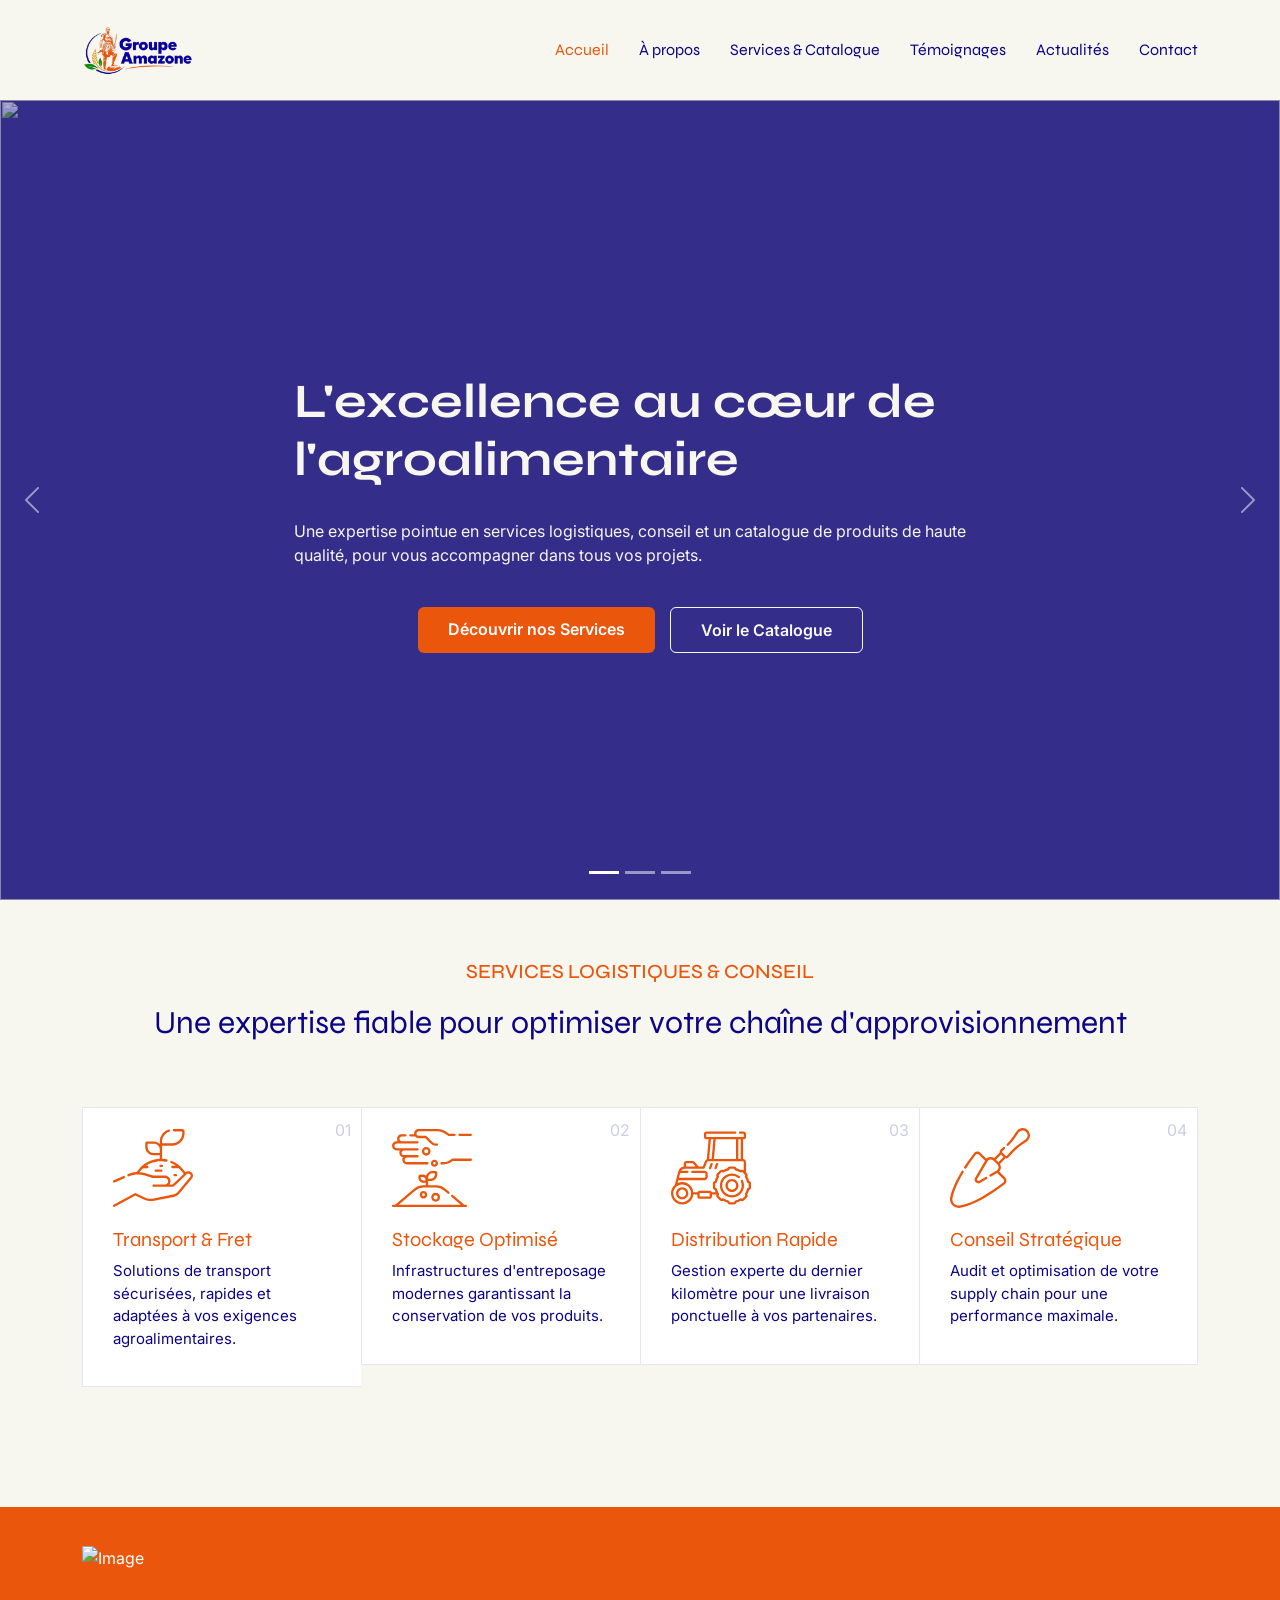
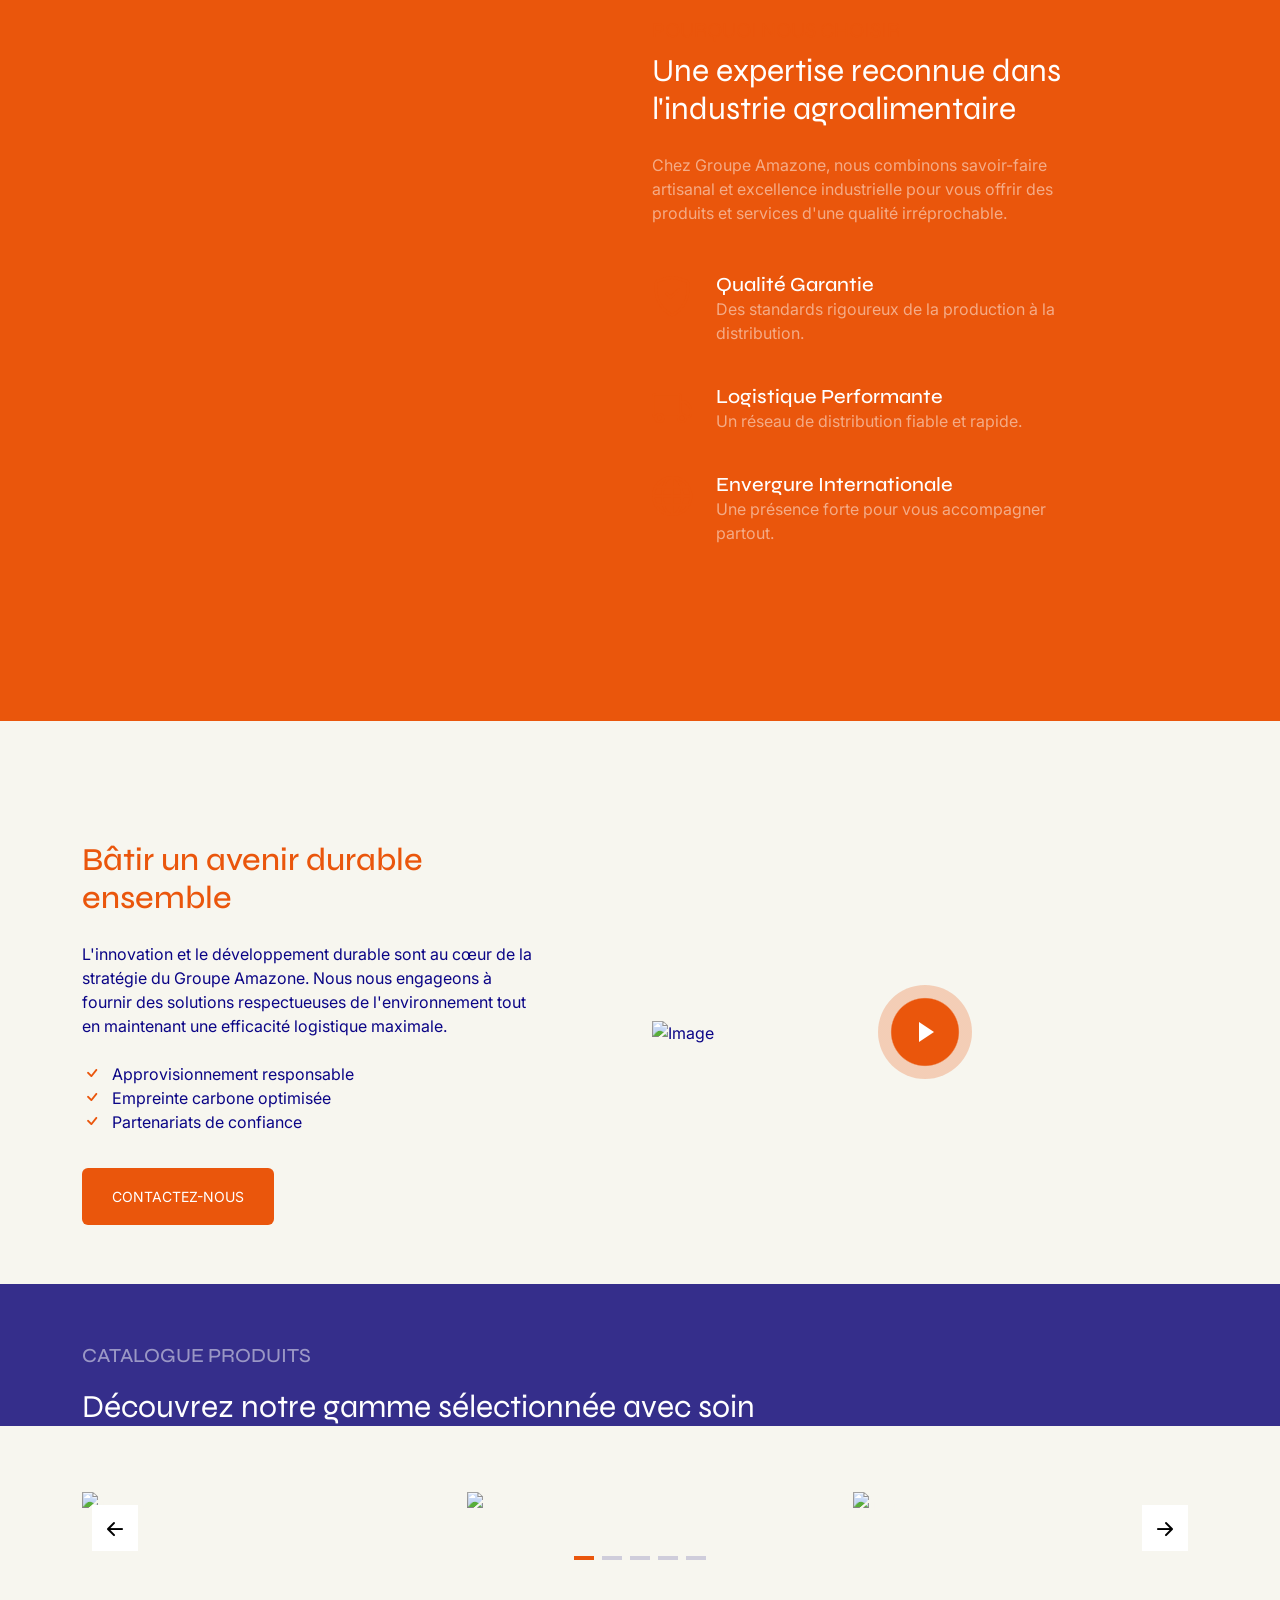
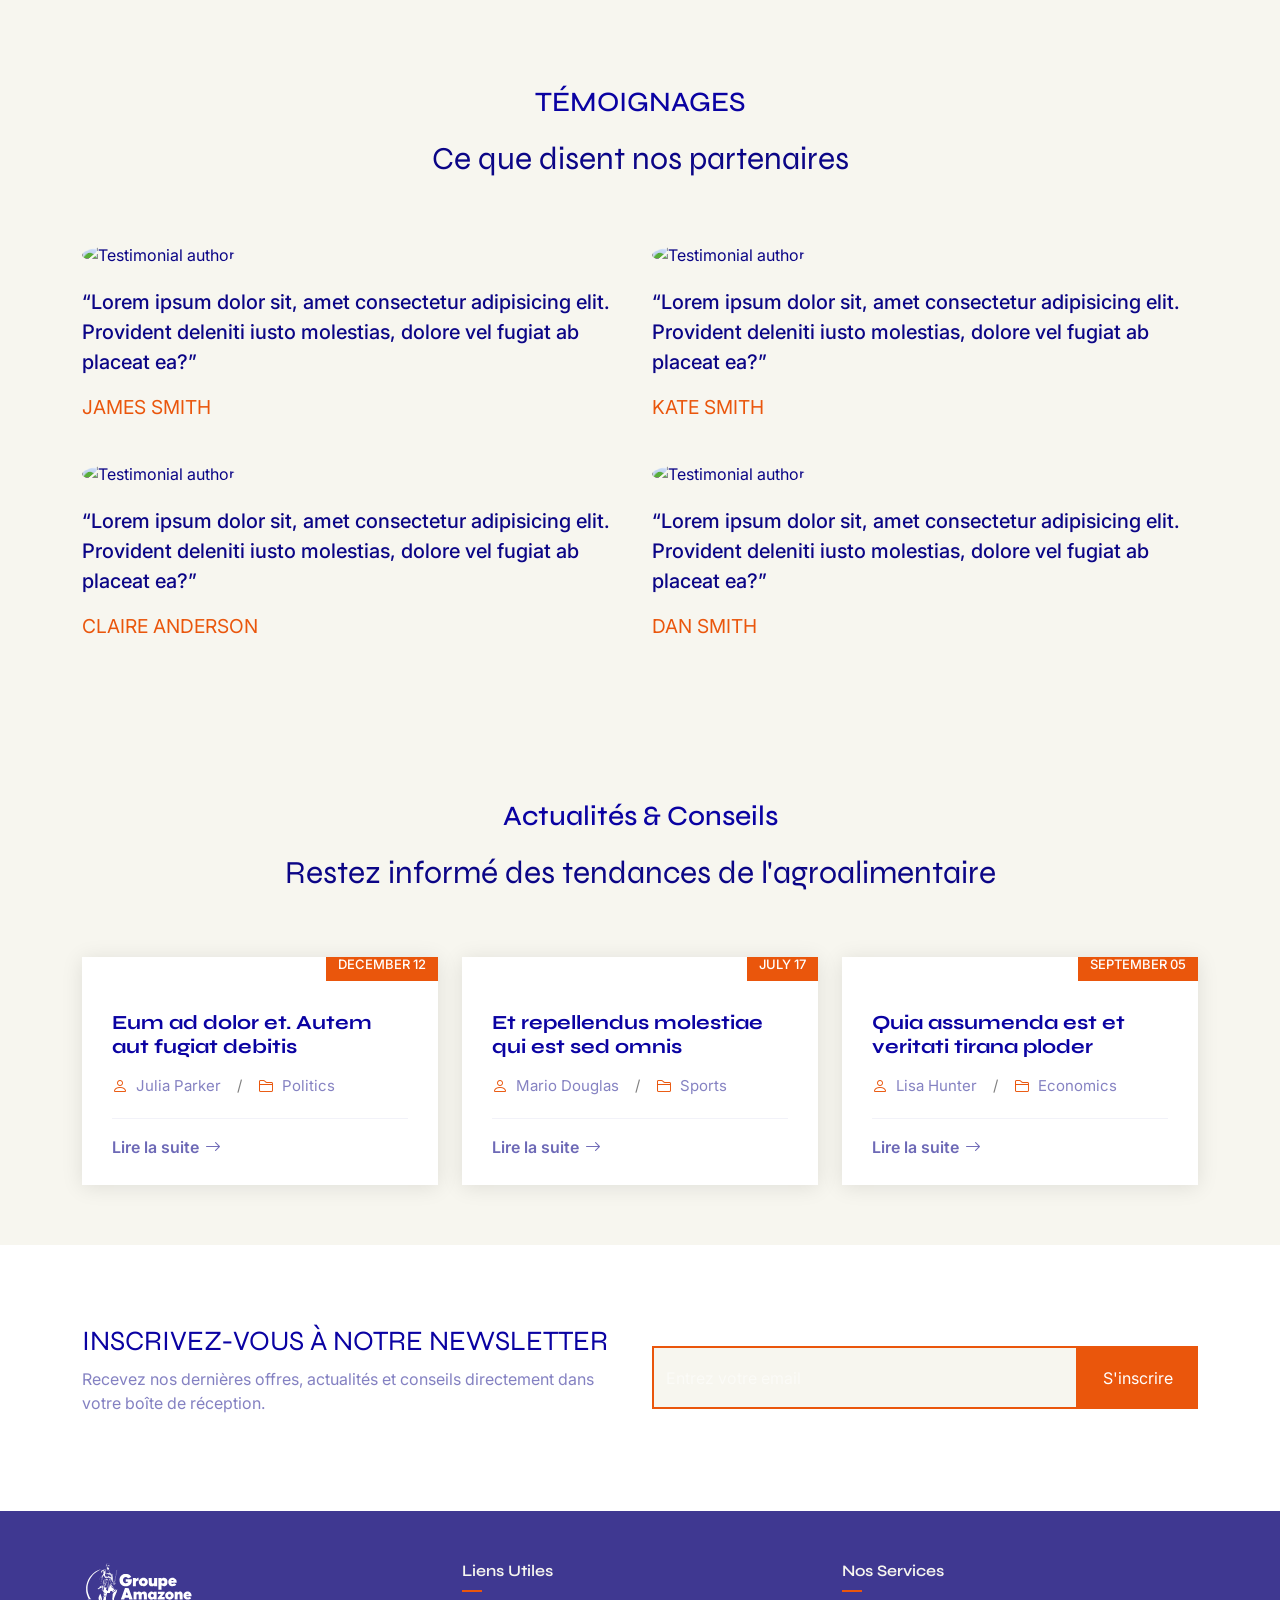
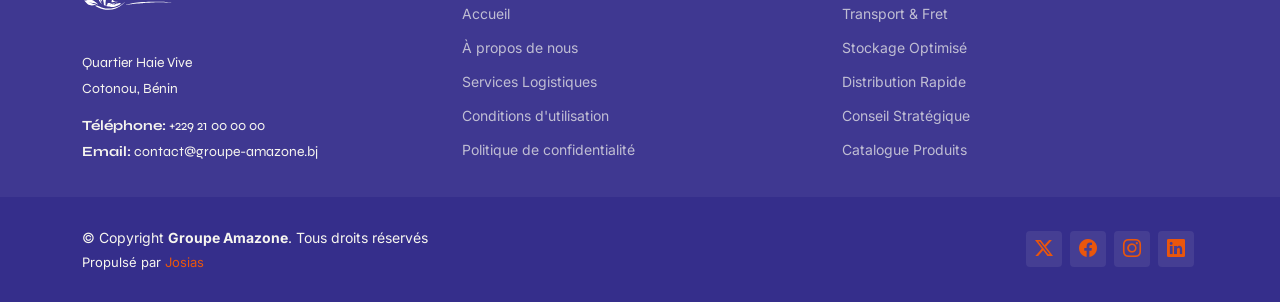
==== index.html @ eada0a4b "Déplacement des fichiers à la racine pour GitHub Pages" ====
<!DOCTYPE html>
<html lang="en">

<head>
  <meta charset="utf-8">
  <meta content="width=device-width, initial-scale=1.0" name="viewport">
  <title>Groupe Amazone</title>
  <meta name="description" content="Groupe Amazone - Vitrine institutionnelle">
  <meta name="keywords" content="agroalimentaire, logistique, conseil, catalogue">

  <!-- Favicons -->
  <link href="logoAmazone.jpeg" rel="icon">
  <link href="logoAmazone.jpeg" rel="apple-touch-icon">

  <!-- Fonts -->
  <link href="https://fonts.googleapis.com" rel="preconnect">
  <link href="https://fonts.gstatic.com" rel="preconnect" crossorigin>
  <link href="https://fonts.googleapis.com/css2?family=Inter:wght@300;400;500;600;700&family=Syne:wght@400;500;600;700;800&display=swap" rel="stylesheet">

  <!-- Vendor CSS Files -->
  <link href="assets/vendor/bootstrap/css/bootstrap.min.css" rel="stylesheet">
  <link href="assets/vendor/bootstrap-icons/bootstrap-icons.css" rel="stylesheet">
  <link href="assets/vendor/aos/aos.css" rel="stylesheet">
  <link href="assets/vendor/swiper/swiper-bundle.min.css" rel="stylesheet">
  <link href="assets/vendor/glightbox/css/glightbox.min.css" rel="stylesheet">

  <!-- Main CSS File -->
  <link href="assets/css/main.css" rel="stylesheet">

  <!-- =======================================================
  * Template Name: AgriCulture
  * Template URL: https://bootstrapmade.com/agriculture-bootstrap-website-template/
  * Updated: Aug 07 2024 with Bootstrap v5.3.3
  * Author: BootstrapMade.com
  * License: https://bootstrapmade.com/license/
  ======================================================== -->
</head>

<body class="index-page">

  <header id="header" class="header d-flex align-items-center position-relative">
    <div class="container-fluid container-xl position-relative d-flex align-items-center justify-content-between">

      <a href="index.html" class="logo d-flex align-items-center">
        <img src="logo.svg" alt="Groupe Amazone" style="max-height: 50px;">
      </a>

      <nav id="navmenu" class="navmenu">
        <ul>
          <li><a href="index.html" class="active">Accueil</a></li>
          <li><a href="about.html">À propos</a></li>
          <li><a href="services.html">Services & Catalogue</a></li>
          <li><a href="testimonials.html">Témoignages</a></li>
          <li><a href="blog.html">Actualités</a></li>
          <li><a href="contact.html">Contact</a></li>
        </ul>
        <i class="mobile-nav-toggle d-xl-none bi bi-list"></i>
      </nav>

    </div>
  </header>

  <main class="main">

    <!-- Hero Section -->
    <section id="hero" class="hero section dark-background">

      <div id="hero-carousel" class="carousel slide carousel-fade" data-bs-ride="carousel" data-bs-interval="5000">

        <div class="carousel-item active">
          <img src="https://loremflickr.com/1920/1080/agriculture,africa,farm?lock=1" alt="">
          <div class="carousel-container">
            <h2>L'excellence au cœur de l'agroalimentaire</h2>
            <p>Une expertise pointue en services logistiques, conseil et un catalogue de produits de haute qualité, pour vous accompagner dans tous vos projets.</p>
            <div class="d-flex mt-4" style="gap: 15px; justify-content: center;">
              <a href="#services" class="btn btn-primary" style="background-color: var(--accent-color); border: none; padding: 10px 30px; font-weight: 600;">Découvrir nos Services</a>
              <a href="#services-2" class="btn btn-outline-light" style="padding: 10px 30px; font-weight: 600;">Voir le Catalogue</a>
            </div>
          </div>
        </div><!-- End Carousel Item -->

        <div class="carousel-item">
          <img src="https://loremflickr.com/1920/1080/agriculture,benin,field?lock=2" alt="">
          <div class="carousel-container">
            <h2>Une logistique robuste et transparente</h2>
            <p>Nous assurons une chaîne logistique sans faille pour garantir la fiabilité de vos approvisionnements et rassurer vos partenaires.</p>
             <div class="d-flex mt-4" style="gap: 15px; justify-content: center;">
              <a href="#services" class="btn btn-primary" style="background-color: var(--accent-color); border: none; padding: 10px 30px; font-weight: 600;">Découvrir nos Services</a>
            </div>
          </div>
        </div><!-- End Carousel Item -->

        <div class="carousel-item">
          <img src="https://loremflickr.com/1920/1080/agriculture,tractor,africa?lock=3" alt="">
          <div class="carousel-container">
            <h2>Des produits certifiés et de qualité</h2>
            <p>Parcourez notre catalogue et découvrez notre gamme de produits industriels et artisanaux, pensés pour répondre à vos exigences.</p>
            <div class="d-flex mt-4" style="gap: 15px; justify-content: center;">
              <a href="#services-2" class="btn btn-outline-light" style="padding: 10px 30px; font-weight: 600;">Voir le Catalogue</a>
            </div>
          </div>
        </div><!-- End Carousel Item -->

        <a class="carousel-control-prev" href="#hero-carousel" role="button" data-bs-slide="prev">
          <span class="carousel-control-prev-icon bi bi-chevron-left" aria-hidden="true"></span>
        </a>

        <a class="carousel-control-next" href="#hero-carousel" role="button" data-bs-slide="next">
          <span class="carousel-control-next-icon bi bi-chevron-right" aria-hidden="true"></span>
        </a>

        <ol class="carousel-indicators"></ol>

      </div>

    </section><!-- /Hero Section -->

    <!-- Services Section -->
    <section id="services" class="services section">

      <!-- Section Title -->
      <div class="container section-title" data-aos="fade-up">
        <h2>SERVICES LOGISTIQUES & CONSEIL</h2>
        <p>Une expertise fiable pour optimiser votre chaîne d'approvisionnement</p>
      </div><!-- End Section Title -->
      <div class="content">
        <div class="container">
          <div class="row g-0">
            <div class="col-lg-3 col-md-6">
              <div class="service-item">
                <span class="number">01</span>
                <div class="service-item-icon">
                  <svg xmlns="http://www.w3.org/2000/svg" version="1.1" xmlns:xlink="http://www.w3.org/1999/xlink" width="80" height="80" x="0" y="0" viewBox="0 0 509.435 509.435" style="enable-background: new 0 0 512 512" xml:space="preserve" class="">
                    <g>
                      <path d="M7.506 347.639c.994 0 2.005-.199 2.976-.619l62.037-26.857a7.5 7.5 0 0 0 3.903-9.862 7.5 7.5 0 0 0-9.862-3.903L4.523 333.255a7.501 7.501 0 0 0 2.983 14.384zM500.883 283.197c-10.953-10.952-28.175-11.423-39.689-1.267l-10.034-13.307c-19.783-26.239-46.1-46.623-76.103-58.948a7.5 7.5 0 0 0-5.699 13.875c11.136 4.575 21.708 10.382 31.567 17.249h-22.621c-4.143 0-7.5 3.358-7.5 7.5s3.357 7.5 7.5 7.5h41.188a169.382 169.382 0 0 1 19.691 21.855l11.048 14.652-71.171 67.597h-19.48a35.772 35.772 0 0 0 6.775-20.976c0-19.837-16.139-35.975-35.976-35.975h-75.023l-48.33-15.005a160.871 160.871 0 0 0-37.992-6.934l2.533-3.359a169.852 169.852 0 0 1 19.67-21.855h27.398c4.143 0 7.5-3.358 7.5-7.5s-3.357-7.5-7.5-7.5h-8.848a165.125 165.125 0 0 1 38.01-19.73c28.992-10.532 60.376-12.89 90.754-6.821a7.498 7.498 0 0 0 8.824-5.885 7.5 7.5 0 0 0-5.885-8.824 184.517 184.517 0 0 0-28.616-3.4v-83.727h64.189c43.49 0 78.872-35.382 78.872-78.872V22.488c0-8.712-7.088-15.801-15.801-15.801h-51.729c-4.143 0-7.5 3.358-7.5 7.5s3.357 7.5 7.5 7.5h51.729c.441 0 .801.359.801.801v11.051c0 35.219-28.653 63.872-63.872 63.872h-64.189V85.559c0-28.082 18.793-53.262 45.701-61.234a7.5 7.5 0 1 0-4.261-14.382c-15.972 4.732-30.338 14.681-40.451 28.015-10.46 13.79-15.988 30.25-15.988 47.601v16.416c-9.59-9.839-22.97-15.965-37.762-15.965h-43.432c-6.193 0-11.232 5.039-11.232 11.232v23.629c0 29.093 23.669 52.762 52.763 52.762h39.663v22.475a183.375 183.375 0 0 0-55.199 10.86c-32.974 11.978-61.705 33.297-83.085 61.653l-9.313 12.351a161.07 161.07 0 0 0-54.289 12.692 7.5 7.5 0 0 0-3.949 9.844 7.498 7.498 0 0 0 9.844 3.949c31.858-13.616 67.62-15.458 100.696-5.188l49.416 15.343c.72.224 1.47.337 2.224.337h76.161c11.566 0 20.976 9.409 20.976 20.975s-9.409 20.976-20.976 20.976h-71.803c-4.143 0-7.5 3.358-7.5 7.5s3.357 7.5 7.5 7.5h123.477a7.5 7.5 0 0 0 5.165-2.062l83.48-79.289c5.56-5.279 14.158-5.167 19.577.252a13.957 13.957 0 0 1 .853 18.9l-80.942 97.046a37.161 37.161 0 0 1-21.112 12.581L259.57 448.474c-20.377 4.113-41.89 1.365-60.575-7.739l-53.332-25.982a7.507 7.507 0 0 0-6.884.162L3.903 488.665a7.5 7.5 0 0 0 7.197 13.161l131.475-71.888 49.849 24.285c21.631 10.538 46.53 13.72 70.114 8.957l129.506-26.146a52.209 52.209 0 0 0 29.663-17.677l80.942-97.046c9.682-11.61 8.923-28.426-1.766-39.114zM258.212 158.634c-20.822 0-37.763-16.94-37.763-37.762V101.01h39.664c20.822 0 37.762 16.94 37.762 37.762v19.861h-39.663z" fill="currentColor" opacity="1" data-original="currentColor"></path>
                      <path d="M319.171 240.778a7.5 7.5 0 0 0-7.5-7.5h-9.43c-4.143 0-7.5 3.358-7.5 7.5s3.357 7.5 7.5 7.5h9.43a7.5 7.5 0 0 0 7.5-7.5zM272.068 264.08c-4.143 0-7.5 3.358-7.5 7.5s3.357 7.5 7.5 7.5h34.888c4.143 0 7.5-3.358 7.5-7.5s-3.357-7.5-7.5-7.5zM400.305 307.996c4.143 0 7.5-3.358 7.5-7.5s-3.357-7.5-7.5-7.5h-8.172c-4.143 0-7.5 3.358-7.5 7.5s3.357 7.5 7.5 7.5z" fill="currentColor" opacity="1" data-original="currentColor"></path>
                    </g>
                  </svg>
                </div>
                <div class="service-item-content">
                  <h3 class="service-heading" style="color: var(--accent-color);">Transport & Fret</h3>
                  <p>
                    Solutions de transport sécurisées, rapides et adaptées à vos exigences agroalimentaires.
                  </p>
                </div>
              </div>
            </div>
            <div class="col-lg-3 col-md-6">
              <div class="service-item">
                <span class="number">02</span>
                <div class="service-item-icon">
                  <svg xmlns="http://www.w3.org/2000/svg" version="1.1" xmlns:xlink="http://www.w3.org/1999/xlink" width="80" height="80" x="0" y="0" viewBox="0 0 514.314 514.314" style="enable-background: new 0 0 512 512" xml:space="preserve" class="">
                    <g>
                      <path d="M434.176 51.297h72.639c4.143 0 7.5-3.358 7.5-7.5s-3.357-7.5-7.5-7.5h-72.639c-4.143 0-7.5 3.358-7.5 7.5s3.357 7.5 7.5 7.5zM117.994 54.791h30.852c5.47 6.605 13.729 10.82 22.955 10.82h42.865l35.886 35.886c8.246 8.246 19.209 12.787 30.869 12.787h8.32c4.143 0 7.5-3.358 7.5-7.5s-3.357-7.5-7.5-7.5h-8.32c-7.654 0-14.85-2.981-20.262-8.393l-38.083-38.083a7.5 7.5 0 0 0-5.304-2.197H171.8c-8.159 0-14.797-6.638-14.797-14.797s6.638-14.797 14.797-14.797h123.757a66.756 66.756 0 0 1 35.416 10.157l30.374 18.983a7.497 7.497 0 0 0 3.975 1.14h36.891c4.143 0 7.5-3.358 7.5-7.5s-3.357-7.5-7.5-7.5h-34.739l-28.551-17.843a81.742 81.742 0 0 0-43.365-12.437H171.801c-16.43 0-29.797 13.367-29.797 29.798 0 1.349.099 2.675.273 3.977h-24.283a7.5 7.5 0 1 0 0 14.999zM30.38 144.476h20.344a29.724 29.724 0 0 0-4.003 14.921c0 14.399 10.225 26.453 23.795 29.288a29.746 29.746 0 0 0-4.371 15.555c0 16.499 13.423 29.921 29.921 29.921h131.637a7.5 7.5 0 0 0 7.498-7.688 7.5 7.5 0 0 0-8.307-7.311H96.065c-8.228 0-14.921-6.694-14.921-14.921s6.693-14.921 14.921-14.921H163.9c4.143 0 7.5-3.358 7.5-7.5s-3.357-7.5-7.5-7.5H76.643c-8.228 0-14.922-6.694-14.922-14.921s6.694-14.921 14.922-14.921H163.9c4.143 0 7.5-3.358 7.5-7.5s-3.357-7.5-7.5-7.5H30.38c-8.228 0-14.921-6.694-14.921-14.921s6.693-14.921 14.921-14.921H163.9c4.143 0 7.5-3.358 7.5-7.5s-3.357-7.5-7.5-7.5H62.547c-8.228 0-14.921-6.694-14.921-14.921s6.693-14.921 14.921-14.921h23.485c4.143 0 7.5-3.358 7.5-7.5s-3.357-7.5-7.5-7.5H62.547c-16.498 0-29.921 13.423-29.921 29.921a29.719 29.719 0 0 0 4.003 14.921H30.38C13.882 84.636.459 98.059.459 114.557s13.423 29.919 29.921 29.919zM506.814 196.74H389.248a7.497 7.497 0 0 0-4.629 1.599l-5.613 4.403c-13.495 10.588-30.375 16.42-47.529 16.42h-12.272a7.5 7.5 0 0 0-8.309 7.5 7.5 7.5 0 0 0 7.5 7.5h13.081c20.496 0 40.664-6.967 56.788-19.618l3.574-2.804h114.976a7.5 7.5 0 1 0-.001-15z" fill="currentColor" opacity="1" data-original="currentColor" class=""></path>
                      <path d="M192.215 150.164c0 15.372 12.506 27.878 27.878 27.878s27.879-12.506 27.879-27.878-12.507-27.878-27.879-27.878-27.878 12.506-27.878 27.878zm40.757 0c0 7.101-5.777 12.878-12.879 12.878-7.101 0-12.878-5.777-12.878-12.878s5.777-12.878 12.878-12.878c7.101-.001 12.879 5.777 12.879 12.878zM273.049 203.771c-12.599 0-22.848 10.25-22.848 22.848s10.249 22.847 22.848 22.847 22.848-10.249 22.848-22.847-10.25-22.848-22.848-22.848zm0 30.695c-4.327 0-7.848-3.52-7.848-7.847s3.521-7.848 7.848-7.848 7.848 3.521 7.848 7.848-3.521 7.847-7.848 7.847zM474.178 493.298h-9.202l-73.199-62.323c-3.155-2.686-7.888-2.305-10.573.849s-2.305 7.887.849 10.572l59.785 50.902H43.105l108.164-92.092a77.855 77.855 0 0 1 50.423-18.558h81.558a77.851 77.851 0 0 1 50.423 18.558l24.029 20.458a7.498 7.498 0 0 0 10.573-.849 7.5 7.5 0 0 0-.849-10.572l-24.029-20.458a92.867 92.867 0 0 0-60.147-22.137h-51.158v-26.806h15.44c24.205 0 43.896-19.692 43.896-43.897v-8.808c0-6.785-5.52-12.305-12.305-12.305h-18.135c-19.99 0-36.891 13.437-42.174 31.749-5.716-4.945-13.156-7.947-21.29-7.947h-15.061c-6.942 0-12.591 5.648-12.591 12.592v7.399c0 17.97 14.619 32.589 32.589 32.589h14.629v15.433h-15.399a92.867 92.867 0 0 0-60.147 22.137L19.967 493.298H7.5c-4.143 0-7.5 3.358-7.5 7.5s3.357 7.5 7.5 7.5h466.678a7.5 7.5 0 0 0 0-15zM232.092 319.73c0-15.934 12.963-28.897 28.897-28.897h15.439v6.112c0 15.934-12.963 28.897-28.896 28.897h-15.44zm-16.978 17.485h-12.651c-9.698 0-17.589-7.89-17.589-17.589v-4.991h12.651c9.698 0 17.589 7.89 17.589 17.589z" fill="currentColor" opacity="1" data-original="currentColor" class=""></path>
                      <path d="M178.358 429.065c0 13.218 10.754 23.972 23.972 23.972s23.972-10.753 23.972-23.972-10.754-23.972-23.972-23.972-23.972 10.753-23.972 23.972zm32.944 0c0 4.947-4.024 8.972-8.972 8.972s-8.972-4.025-8.972-8.972 4.024-8.972 8.972-8.972 8.972 4.024 8.972 8.972zM252.23 445.536c0 15.706 12.777 28.484 28.483 28.484s28.484-12.778 28.484-28.484-12.778-28.484-28.484-28.484-28.483 12.778-28.483 28.484zm41.968 0c0 7.435-6.049 13.484-13.484 13.484s-13.483-6.049-13.483-13.484 6.049-13.484 13.483-13.484c7.435 0 13.484 6.049 13.484 13.484z" fill="currentColor" opacity="1" data-original="currentColor" class=""></path>
                    </g>
                  </svg>
                </div>
                <div class="service-item-content">
                  <h3 class="service-heading" style="color: var(--accent-color);">Stockage Optimisé</h3>
                  <p>
                    Infrastructures d'entreposage modernes garantissant la conservation de vos produits.
                  </p>
                </div>
              </div>
            </div>
            <div class="col-lg-3 col-md-6">
              <div class="service-item">
                <span class="number">03</span>
                <div class="service-item-icon">
                  <svg xmlns="http://www.w3.org/2000/svg" version="1.1" xmlns:xlink="http://www.w3.org/1999/xlink" width="80" height="80" x="0" y="0" viewBox="0 0 516.53 516.53" style="enable-background: new 0 0 512 512" xml:space="preserve" class="">
                    <g>
                      <path d="M504.085 341.447a113.617 113.617 0 0 0-11.524-27.805c3.866-6.212 3.104-14.506-2.288-19.897l-5.804-5.804v-67.388c0-10.907-8.398-19.878-19.066-20.817V73.099h4.012c8.301 0 15.054-6.753 15.054-15.054V37.599c0-8.301-6.753-15.054-15.054-15.054h-23.242a7.5 7.5 0 0 0 0 15l23.296.054-.054 20.5-241.554-.054.054-20.5H414.21a7.5 7.5 0 0 0 0-15H227.916c-8.301 0-15.054 6.753-15.054 15.054v20.446c0 8.301 6.753 15.054 15.054 15.054h14.719L231.27 201.13c-5.215 2.077-9.463 6.215-11.642 11.675l-14.014 35.128h-27.323l-24.417-28.857a16.73 16.73 0 0 0-12.795-5.936H99.071c-9.242 0-16.761 7.519-16.761 16.761v18.66a44.759 44.759 0 0 0-35.97 33.278L24.937 367.09C9.676 380.359 0 399.894 0 421.658c0 39.881 32.446 72.327 72.328 72.327 37.349 0 68.174-28.457 71.938-64.827h25.905v12.546c0 8.282 6.738 15.02 15.02 15.02h64.364c8.282 0 15.02-6.738 15.02-15.02v-12.546h29.374c-3.278 6.098-2.356 13.875 2.785 19.016l19.555 19.554a16 16 0 0 0 11.388 4.718c3.045 0 5.961-.839 8.506-2.431a113.556 113.556 0 0 0 27.808 11.525c1.662 7.123 8.064 12.445 15.686 12.445h27.655c7.602 0 13.99-5.293 15.672-12.441a113.582 113.582 0 0 0 27.814-11.525 15.986 15.986 0 0 0 8.514 2.427c4.302 0 8.346-1.675 11.388-4.717l19.555-19.555c5.396-5.396 6.156-13.7 2.29-19.901a113.607 113.607 0 0 0 11.522-27.801c7.123-1.662 12.445-8.064 12.445-15.686v-27.655c-.002-7.621-5.324-14.023-12.447-15.684zm-53.681-141.805h-15.681V73.099h15.681zM419.723 73.099v126.543h-142.46l11.233-126.543zm-146.286 0-11.233 126.543h-15.743l11.234-126.543zM99.071 228.14h42.008c.519 0 1.008.227 1.344.624l16.219 19.169H97.311v-18.032c0-.971.79-1.761 1.76-1.761zm-51.11 108.845h167.157c12.315 0 22.334-10.019 22.334-22.334v-16.152c0-12.315-10.019-22.334-22.334-22.334h-77.364a7.5 7.5 0 0 0 0 15h77.364c4.044 0 7.334 3.29 7.334 7.334v16.152c0 4.044-3.29 7.334-7.334 7.334H51.727l7.738-30.821h46.327a7.5 7.5 0 0 0 0-15h-40.76a29.774 29.774 0 0 1 24.779-13.231h120.886a7.5 7.5 0 0 0 6.966-4.721l15.897-39.849a5.883 5.883 0 0 1 5.49-3.721h224.51a5.916 5.916 0 0 1 5.91 5.91v52.522c-5.348-4.343-12.853-4.747-18.636-1.165a113.598 113.598 0 0 0-27.818-11.532c-1.662-7.123-8.063-12.445-15.685-12.445h-27.655c-7.602 0-13.99 5.294-15.672 12.441a113.583 113.583 0 0 0-27.818 11.527c-6.213-3.868-14.506-3.104-19.897 2.288l-19.555 19.555c-5.375 5.375-6.149 13.637-2.28 19.884a113.572 113.572 0 0 0-11.531 27.818c-7.123 1.662-12.445 8.063-12.445 15.685v27.655c0 7.602 5.293 13.99 12.441 15.672 1.242 4.67 2.784 9.24 4.603 13.699h-24.12c-2.277-5.402-7.626-9.204-13.847-9.204h-64.364c-6.221 0-11.569 3.802-13.847 9.204h-27.078c-3.764-36.371-34.589-64.828-71.938-64.828a71.896 71.896 0 0 0-28.994 6.086zm24.367 142c-31.61 0-57.328-25.717-57.328-57.327s25.717-57.328 57.328-57.328 57.327 25.717 57.327 57.328-25.717 57.327-57.327 57.327zm177.24-37.262h-.013l-64.384-.02.02-21.75 64.384.02zm251.962-56.937c0 .609-.496 1.105-1.189 1.105-4.816 0-8.956 3.287-10.065 7.992a98.695 98.695 0 0 1-12.139 29.288c-2.543 4.113-1.939 9.365 1.447 12.75l.084.084a1.105 1.105 0 0 1 0 1.562l-19.555 19.555a1.085 1.085 0 0 1-.781.323c-.208 0-.514-.056-.761-.303a3.326 3.326 0 0 0-.084-.084c-3.406-3.407-8.658-4.01-12.77-1.467a98.657 98.657 0 0 1-29.288 12.138c-4.706 1.11-7.992 5.25-7.992 10.15 0 .609-.496 1.105-1.104 1.105h-27.655c-.609 0-1.105-.496-1.105-1.189 0-4.816-3.287-8.956-7.992-10.066a98.69 98.69 0 0 1-29.287-12.137 10.35 10.35 0 0 0-5.455-1.561c-2.68 0-5.338 1.049-7.38 3.091a1.085 1.085 0 0 1-.781.323c-.208 0-.513-.056-.781-.324l-19.555-19.555c-.431-.431-.431-1.132.064-1.627 3.406-3.406 4.009-8.657 1.466-12.77a98.66 98.66 0 0 1-12.138-29.287c-1.11-4.706-5.25-7.992-10.15-7.992a1.107 1.107 0 0 1-1.105-1.105V357.13c0-.609.496-1.104 1.189-1.104 4.816 0 8.956-3.287 10.066-7.992a98.661 98.661 0 0 1 12.138-29.288c2.542-4.112 1.939-9.364-1.531-12.833a1.106 1.106 0 0 1 0-1.563l19.555-19.555c.431-.431 1.132-.431 1.626.064 3.407 3.408 8.658 4.011 12.77 1.467a98.666 98.666 0 0 1 29.288-12.138c4.706-1.11 7.992-5.25 7.992-10.15 0-.609.496-1.105 1.105-1.105h27.655c.609 0 1.104.496 1.104 1.189 0 4.816 3.287 8.956 7.992 10.066a98.664 98.664 0 0 1 29.288 12.139c4.113 2.543 9.365 1.939 12.833-1.531a1.107 1.107 0 0 1 1.563 0l19.555 19.555c.431.431.431 1.132-.062 1.625-3.408 3.406-4.012 8.658-1.468 12.771a98.666 98.666 0 0 1 12.138 29.288c1.11 4.706 5.25 7.992 10.066 7.992h.084c.609 0 1.105.496 1.105 1.104z" fill="currentColor" opacity="1" data-original="currentColor" class=""></path>
                      <path d="M454.895 335.721a7.5 7.5 0 0 0-3.834 9.889 62.412 62.412 0 0 1 5.335 25.349c0 34.678-28.213 62.891-62.891 62.891s-62.891-28.213-62.891-62.891c0-34.679 28.213-62.892 62.891-62.892a62.934 62.934 0 0 1 40.397 14.703 7.5 7.5 0 0 0 10.566-.923 7.5 7.5 0 0 0-.923-10.566 77.96 77.96 0 0 0-50.041-18.213c-42.949 0-77.891 34.942-77.891 77.892 0 42.949 34.942 77.891 77.891 77.891s77.891-34.942 77.891-77.891c0-10.895-2.224-21.46-6.611-31.403a7.5 7.5 0 0 0-9.889-3.836zM72.328 381.807c-21.974 0-39.851 17.877-39.851 39.851s17.877 39.851 39.851 39.851 39.851-17.877 39.851-39.851-17.878-39.851-39.851-39.851zm0 64.702c-13.703 0-24.851-11.148-24.851-24.851s11.148-24.851 24.851-24.851 24.851 11.148 24.851 24.851-11.149 24.851-24.851 24.851z" fill="currentColor" opacity="1" data-original="currentColor" class=""></path>
                      <path d="M393.504 328.829c-23.23 0-42.13 18.899-42.13 42.13 0 23.23 18.899 42.129 42.13 42.129s42.13-18.899 42.13-42.129-18.9-42.13-42.13-42.13zm0 69.26c-14.959 0-27.13-12.17-27.13-27.129s12.17-27.13 27.13-27.13 27.13 12.17 27.13 27.13c0 14.958-12.171 27.129-27.13 27.129zM249.861 265.585a7.487 7.487 0 0 0 2.663.491 7.503 7.503 0 0 0 7.013-4.838l9.438-24.841a7.5 7.5 0 0 0-14.022-5.328l-9.438 24.841a7.499 7.499 0 0 0 4.346 9.675zM285.384 265.585a7.487 7.487 0 0 0 2.663.491 7.502 7.502 0 0 0 7.012-4.838l9.439-24.841a7.5 7.5 0 0 0-4.347-9.675 7.5 7.5 0 0 0-9.675 4.347l-9.439 24.841a7.5 7.5 0 0 0 4.347 9.675z" fill="currentColor" opacity="1" data-original="currentColor" class=""></path>
                    </g>
                  </svg>
                </div>
                <div class="service-item-content">
                  <h3 class="service-heading" style="color: var(--accent-color);">Distribution Rapide</h3>
                  <p>
                    Gestion experte du dernier kilomètre pour une livraison ponctuelle à vos partenaires.
                  </p>
                </div>
              </div>
            </div>
            <div class="col-lg-3 col-md-6">
              <div class="service-item">
                <span class="number">04</span>
                <div class="service-item-icon">
                  <svg xmlns="http://www.w3.org/2000/svg" version="1.1" xmlns:xlink="http://www.w3.org/1999/xlink" width="80" height="80" x="0" y="0" viewBox="0 0 509.389 509.389" style="enable-background: new 0 0 512 512" xml:space="preserve" class="">
                    <g>
                      <path d="M495.69 14.267A46.636 46.636 0 0 0 458.364.766a46.637 46.637 0 0 0-34.257 20.05l-24.614 35.749a309.594 309.594 0 0 1-37.289 44.521 7.5 7.5 0 0 0 10.544 10.668 324.596 324.596 0 0 0 39.1-46.684l24.614-35.749a31.674 31.674 0 0 1 23.268-13.618 31.66 31.66 0 0 1 25.354 9.17 31.681 31.681 0 0 1 9.171 25.355 31.679 31.679 0 0 1-13.618 23.267l-35.75 24.615a324.066 324.066 0 0 0-59.859 53.246l-22.502 25.667a5.412 5.412 0 0 1-3.933 1.86c-1.518.071-2.966-.518-4.047-1.599l-21.873-21.872c-1.081-1.082-1.649-2.52-1.599-4.048s.711-2.925 1.86-3.933l15.802-13.854a7.5 7.5 0 0 0-9.889-11.279l-15.802 13.854a20.546 20.546 0 0 0-6.964 14.719 20.37 20.37 0 0 0 .64 5.69l-35.241 35.241c-7.726-5.323-17.119-7.656-26.65-6.449-8.734 1.104-16.614 5.058-22.612 11.157l-37.903-37.903a28.552 28.552 0 0 0-22.3-8.292 28.547 28.547 0 0 0-20.847 11.457c-23.749 31.972-43.447 60.009-60.222 85.713a7.5 7.5 0 0 0 6.275 11.6 7.495 7.495 0 0 0 6.288-3.402c16.606-25.447 36.135-53.239 59.7-84.966a13.562 13.562 0 0 1 9.903-5.441 13.585 13.585 0 0 1 10.595 3.939l39.789 39.789-63.489 107.398c-5.606 9.484-4.179 21.121 3.554 28.957 4.724 4.785 10.89 7.271 17.211 7.271 4.233-.001 8.536-1.115 12.519-3.399l40.792-24.114a7.499 7.499 0 1 0-7.632-12.912l-40.706 24.064c-4.745 2.723-9.055 1.038-11.506-1.446-1.129-1.144-4.561-5.302-1.318-10.787L239.37 211.63c3.736-6.32 10.058-10.474 17.342-11.395 7.292-.918 14.44 1.529 19.633 6.722l25.938 25.938c5.187 5.186 7.654 12.36 6.771 19.686-.878 7.28-4.911 13.598-10.99 17.288l-44.019 26.021a7.5 7.5 0 0 0 7.632 12.912l38.725-22.893 40.397 40.396a13.558 13.558 0 0 1 3.938 10.564 13.606 13.606 0 0 1-5.428 9.926c-54.818 40.993-97.27 69.301-137.646 91.785-50.099 27.898-95.647 45.713-139.25 54.462-13.202 2.648-26.235-1.337-35.759-10.935a40.033 40.033 0 0 1-10.799-36.472c10.129-48.517 33.232-101.845 70.63-163.033a7.501 7.501 0 0 0-12.799-7.823c-38.309 62.679-62.028 117.563-72.515 167.79-3.796 18.186 1.75 36.916 14.835 50.103 10.368 10.45 24.27 16.146 38.625 16.145 3.564 0 7.159-.352 10.732-1.068 45.149-9.06 92.12-27.398 143.597-56.063 40.984-22.823 83.956-51.469 139.331-92.878a28.597 28.597 0 0 0 11.407-20.864 28.554 28.554 0 0 0-8.292-22.245l-38.525-38.525c6.079-6.031 10.002-13.987 11.063-22.799 1.106-9.18-1.037-18.215-5.937-25.753l35.39-35.39a20.4 20.4 0 0 0 5.022.654 20.546 20.546 0 0 0 15.384-6.975l22.502-25.667a309.032 309.032 0 0 1 57.086-50.779l35.749-24.614a46.635 46.635 0 0 0 20.05-34.256 46.63 46.63 0 0 0-13.5-37.328zM340.732 184.685l-32.723 32.723-15.459-15.459 32.723-32.723z" fill="currentColor" opacity="1" data-original="currentColor"></path>
                    </g>
                  </svg>
                </div>
                <div class="service-item-content">
                  <h3 class="service-heading" style="color: var(--accent-color);">Conseil Stratégique</h3>
                  <p>
                    Audit et optimisation de votre supply chain pour une performance maximale.
                  </p>
                </div>
              </div>
            </div>
          </div>
        </div>
      </div>
    </section><!-- /Services Section -->

    <!-- About Section -->
    <section id="about" class="about section">

      <div class="content">
        <div class="container">
          <div class="row">
            <div class="col-lg-6 mb-4 mb-lg-0">
              <img src="https://loremflickr.com/600/800/agriculture,harvest,africa?lock=4" alt="Image " class="img-fluid img-overlap" data-aos="zoom-out">
            </div>
            <div class="col-lg-5 ml-auto" data-aos="fade-up" data-aos-delay="100">
              <h3 class="content-subtitle opacity-50" style="color: var(--accent-color);">Pourquoi Nous Choisir</h3>
              <h2 class="content-title mb-4">
                Une expertise reconnue dans l'industrie agroalimentaire
              </h2>
              <p class="opacity-50">
                Chez Groupe Amazone, nous combinons savoir-faire artisanal et excellence industrielle pour vous offrir des produits et services d'une qualité irréprochable.
              </p>

              <div class="row my-5">
                <div class="col-lg-12 d-flex align-items-start mb-4">
                  <i class="bi bi-shield-check me-4 display-6" style="color: var(--accent-color);"></i>
                  <div>
                    <h4 class="m-0 h5">Qualité Garantie</h4>
                    <p class="opacity-50">Des standards rigoureux de la production à la distribution.</p>
                  </div>
                </div>
                <div class="col-lg-12 d-flex align-items-start mb-4">
                  <i class="bi bi-truck me-4 display-6" style="color: var(--accent-color);"></i>
                  <div>
                    <h4 class="m-0 h5">Logistique Performante</h4>
                    <p class="opacity-50">Un réseau de distribution fiable et rapide.</p>
                  </div>
                </div>
                <div class="col-lg-12 d-flex align-items-start">
                  <i class="bi bi-globe me-4 display-6" style="color: var(--accent-color);"></i>
                  <div>
                    <h4 class="m-0 h5">Envergure Internationale</h4>
                    <p class="opacity-50">Une présence forte pour vous accompagner partout.</p>
                  </div>
                </div>
              </div>
            </div>
          </div>
        </div>
      </div>
    </section><!-- /About Section -->

    <!-- About 3 Section -->
    <section id="about-3" class="about-3 section">

      <div class="container">
        <div class="row gy-4 justify-content-between align-items-center">
          <div class="col-lg-6 order-lg-2 position-relative" data-aos="zoom-out">
            <img src="https://loremflickr.com/800/800/farmer,africa?lock=5" alt="Image" class="img-fluid">
            <a href="https://www.youtube.com/watch?v=Y7f98aduVJ8" class="glightbox pulsating-play-btn">
              <span class="play"><i class="bi bi-play-fill"></i></span>
            </a>
          </div>
          <div class="col-lg-5 order-lg-1" data-aos="fade-up" data-aos-delay="100">
            <h2 class="content-title mb-4">Bâtir un avenir durable ensemble</h2>
            <p class="mb-4">
              L'innovation et le développement durable sont au cœur de la stratégie du Groupe Amazone. Nous nous engageons à fournir des solutions respectueuses de l'environnement tout en maintenant une efficacité logistique maximale.
            </p>
            <ul class="list-unstyled list-check" style="color: var(--accent-color);">
              <li><span style="color: var(--default-color);">Approvisionnement responsable</span></li>
              <li><span style="color: var(--default-color);">Empreinte carbone optimisée</span></li>
              <li><span style="color: var(--default-color);">Partenariats de confiance</span></li>
            </ul>

            <p><a href="#" class="btn-cta">Contactez-nous</a></p>
          </div>
        </div>
      </div>
    </section><!-- /About 3 Section -->

    <!-- Services 2 Section -->
    <section id="services-2" class="services-2 section dark-background">
      <!-- Section Title -->
      <div class="container section-title" data-aos="fade-up">
        <h2>Catalogue Produits</h2>
        <p>Découvrez notre gamme sélectionnée avec soin</p>
      </div><!-- End Section Title -->

      <div class="services-carousel-wrap">
        <div class="container">
          <div class="swiper init-swiper">
            <script type="application/json" class="swiper-config">
              {
                "loop": true,
                "speed": 600,
                "autoplay": {
                  "delay": 5000
                },
                "slidesPerView": "auto",
                "pagination": {
                  "el": ".swiper-pagination",
                  "type": "bullets",
                  "clickable": true
                },
                "navigation": {
                  "nextEl": ".js-custom-next",
                  "prevEl": ".js-custom-prev"
                },
                "breakpoints": {
                  "320": {
                    "slidesPerView": 1,
                    "spaceBetween": 40
                  },
                  "1200": {
                    "slidesPerView": 3,
                    "spaceBetween": 40
                  }
                }
              }
            </script>
            <button class="navigation-prev js-custom-prev">
              <i class="bi bi-arrow-left-short"></i>
            </button>
            <button class="navigation-next js-custom-next">
              <i class="bi bi-arrow-right-short"></i>
            </button>
            <div class="swiper-wrapper">
              <div class="swiper-slide">
                <div class="service-item">
                  <div class="service-item-contents">
                    <a href="#">
                      <span class="service-item-category">Produit</span>
                      <h2 class="service-item-title">Céréales & Grains</h2>
                    </a>
                  </div>
                  <img src="https://loremflickr.com/800/800/agriculture,africa?lock=6" alt="Image" class="img-fluid">
                </div>
              </div>
              <div class="swiper-slide">
                <div class="service-item">
                  <div class="service-item-contents">
                    <a href="#">
                      <span class="service-item-category">Produit</span>
                      <h2 class="service-item-title">Légumes Frais</h2>
                    </a>
                  </div>
                  <img src="https://loremflickr.com/800/800/crops,africa?lock=7" alt="Image" class="img-fluid">
                </div>
              </div>
              <div class="swiper-slide">
                <div class="service-item">
                  <div class="service-item-contents">
                    <a href="#">
                      <span class="service-item-category">Produit</span>
                      <h2 class="service-item-title">Fruits de Saison</h2>
                    </a>
                  </div>
                  <img src="https://loremflickr.com/800/800/farm,benin?lock=8" alt="Image" class="img-fluid">
                </div>
              </div>

              <div class="swiper-slide">
                <div class="service-item">
                  <div class="service-item-contents">
                    <a href="#">
                      <span class="service-item-category">Produit</span>
                      <h2 class="service-item-title">Produits Laitiers</h2>
                    </a>
                  </div>
                  <img src="https://loremflickr.com/800/800/tractor,africa?lock=9" alt="Image" class="img-fluid">
                </div>
              </div>
              <div class="swiper-slide">
                <div class="service-item">
                  <div class="service-item-contents">
                    <a href="#">
                      <span class="service-item-category">Produit</span>
                      <h2 class="service-item-title">Produits Artisanaux</h2>
                    </a>
                  </div>
                  <img src="https://loremflickr.com/800/800/agriculture,benin?lock=10" alt="Image" class="img-fluid">
                </div>
              </div>
            </div>
            <div class="swiper-pagination"></div>
          </div>
        </div>
      </div>
    </section><!-- /Services 2 Section -->

    <!-- Testimonials Section -->
    <section class="testimonials-12 testimonials section" id="testimonials">
      <!-- Section Title -->
      <div class="container section-title" data-aos="fade-up">
        <h2>TÉMOIGNAGES</h2>
        <p>Ce que disent nos partenaires</p>
      </div><!-- End Section Title -->

      <div class="testimonial-wrap">
        <div class="container">
          <div class="row">
            <div class="col-md-6 mb-4 mb-md-4">
              <div class="testimonial">
                <img src="https://loremflickr.com/150/150/person,africa?lock=1" alt="Testimonial author">
                <blockquote>
                  <p>
                    “Lorem ipsum dolor sit, amet consectetur adipisicing
                    elit. Provident deleniti iusto molestias, dolore vel fugiat
                    ab placeat ea?”
                  </p>
                </blockquote>
                <p class="client-name">James Smith</p>
              </div>
            </div>
            <div class="col-md-6 mb-4 mb-md-4">
              <div class="testimonial">
                <img src="https://loremflickr.com/150/150/person,africa?lock=2" alt="Testimonial author">
                <blockquote>
                  <p>
                    “Lorem ipsum dolor sit, amet consectetur adipisicing
                    elit. Provident deleniti iusto molestias, dolore vel fugiat
                    ab placeat ea?”
                  </p>
                </blockquote>
                <p class="client-name">Kate Smith</p>
              </div>
            </div>
            <div class="col-md-6 mb-4 mb-md-4">
              <div class="testimonial">
                <img src="https://loremflickr.com/150/150/person,africa?lock=3" alt="Testimonial author">
                <blockquote>
                  <p>
                    “Lorem ipsum dolor sit, amet consectetur adipisicing
                    elit. Provident deleniti iusto molestias, dolore vel fugiat
                    ab placeat ea?”
                  </p>
                </blockquote>
                <p class="client-name">Claire Anderson</p>
              </div>
            </div>
            <div class="col-md-6 mb-4 mb-md-4">
              <div class="testimonial">
                <img src="https://loremflickr.com/150/150/person,africa?lock=4" alt="Testimonial author">
                <blockquote>
                  <p>
                    “Lorem ipsum dolor sit, amet consectetur adipisicing
                    elit. Provident deleniti iusto molestias, dolore vel fugiat
                    ab placeat ea?”
                  </p>
                </blockquote>
                <p class="client-name">Dan Smith</p>
              </div>
            </div>
          </div>
        </div>
      </div>
    </section><!-- /Testimonials Section -->

    <!-- Recent Posts Section -->
    <section id="recent-posts" class="recent-posts section">

      <!-- Section Title -->
      <div class="container section-title" data-aos="fade-up">
        <h2>Actualités & Conseils</h2>
        <p>Restez informé des tendances de l'agroalimentaire</p>
      </div><!-- End Section Title -->

      <div class="container">

        <div class="row gy-5">

          <div class="col-xl-4 col-md-6">
            <div class="post-item position-relative h-100" data-aos="fade-up" data-aos-delay="100">

              <div class="post-img position-relative overflow-hidden">
                <img src="https://loremflickr.com/800/600/agriculture,news,africa?lock=11" class="img-fluid" alt="">
                <span class="post-date">December 12</span>
              </div>

              <div class="post-content d-flex flex-column">

                <h3 class="post-title">Eum ad dolor et. Autem aut fugiat debitis</h3>

                <div class="meta d-flex align-items-center">
                  <div class="d-flex align-items-center">
                    <i class="bi bi-person"></i> <span class="ps-2">Julia Parker</span>
                  </div>
                  <span class="px-3 text-black-50">/</span>
                  <div class="d-flex align-items-center">
                    <i class="bi bi-folder2"></i> <span class="ps-2">Politics</span>
                  </div>
                </div>

                <hr>

                <a href="blog-details.html" class="readmore stretched-link"><span>Lire la suite</span><i class="bi bi-arrow-right"></i></a>

              </div>

            </div>
          </div><!-- End post item -->

          <div class="col-xl-4 col-md-6">
            <div class="post-item position-relative h-100" data-aos="fade-up" data-aos-delay="200">

              <div class="post-img position-relative overflow-hidden">
                <img src="https://loremflickr.com/800/600/farm,news,africa?lock=12" class="img-fluid" alt="">
                <span class="post-date">July 17</span>
              </div>

              <div class="post-content d-flex flex-column">

                <h3 class="post-title">Et repellendus molestiae qui est sed omnis</h3>

                <div class="meta d-flex align-items-center">
                  <div class="d-flex align-items-center">
                    <i class="bi bi-person"></i> <span class="ps-2">Mario Douglas</span>
                  </div>
                  <span class="px-3 text-black-50">/</span>
                  <div class="d-flex align-items-center">
                    <i class="bi bi-folder2"></i> <span class="ps-2">Sports</span>
                  </div>
                </div>

                <hr>

                <a href="blog-details.html" class="readmore stretched-link"><span>Lire la suite</span><i class="bi bi-arrow-right"></i></a>

              </div>

            </div>
          </div><!-- End post item -->

          <div class="col-xl-4 col-md-6" data-aos="fade-up" data-aos-delay="300">
            <div class="post-item position-relative h-100">

              <div class="post-img position-relative overflow-hidden">
                <img src="https://loremflickr.com/800/600/crops,news,africa?lock=13" class="img-fluid" alt="">
                <span class="post-date">September 05</span>
              </div>

              <div class="post-content d-flex flex-column">

                <h3 class="post-title">Quia assumenda est et veritati tirana ploder</h3>

                <div class="meta d-flex align-items-center">
                  <div class="d-flex align-items-center">
                    <i class="bi bi-person"></i> <span class="ps-2">Lisa Hunter</span>
                  </div>
                  <span class="px-3 text-black-50">/</span>
                  <div class="d-flex align-items-center">
                    <i class="bi bi-folder2"></i> <span class="ps-2">Economics</span>
                  </div>
                </div>

                <hr>

                <a href="blog-details.html" class="readmore stretched-link"><span>Lire la suite</span><i class="bi bi-arrow-right"></i></a>

              </div>

            </div>
          </div><!-- End post item -->

        </div>

      </div>

    </section><!-- /Recent Posts Section -->

    <!-- Call To Action Section -->
    <section id="call-to-action" class="call-to-action section light-background">

      <div class="content">
        <div class="container">
          <div class="row align-items-center">
            <div class="col-lg-6">
              <h3>Inscrivez-vous à notre Newsletter</h3>
              <p class="opacity-50">
                Recevez nos dernières offres, actualités et conseils directement dans votre boîte de réception.
              </p>
            </div>
            <div class="col-lg-6">
              <form action="forms/newsletter.php" class="form-subscribe php-email-form">
                <div class="form-group d-flex align-items-stretch">
                  <input type="email" name="email" class="form-control h-100" placeholder="Entrez votre email">
                  <input type="submit" class="btn btn-secondary px-4" value="S'inscrire">
                </div>
                <div class="loading">Chargement</div>
                <div class="error-message"></div>
                <div class="sent-message">
                  Message envoyé. Merci!
                </div>
              </form>
            </div>
          </div>
        </div>
      </div>
    </section><!-- /Call To Action Section -->

  </main>

  <footer id="footer" class="footer dark-background">

    <div class="footer-top">
      <div class="container">
        <div class="row gy-4">
          <div class="col-lg-4 col-md-6 footer-about">
            <a href="index.html" class="logo d-flex align-items-center">
              <img src="logo_white.svg" alt="Groupe Amazone" style="max-height: 50px;">
            </a>
            <div class="footer-contact pt-3">
              <p>Quartier Haie Vive</p>
              <p>Cotonou, Bénin</p>
              <p class="mt-3"><strong>Téléphone:</strong> <span>+229 21 00 00 00</span></p>
              <p><strong>Email:</strong> <span>contact@groupe-amazone.bj</span></p>
            </div>
          </div>

          <div class="col-lg-4 col-md-12 footer-links">
            <h4>Liens Utiles</h4>
            <ul>
              <li><a href="index.html">Accueil</a></li>
              <li><a href="about.html">À propos de nous</a></li>
              <li><a href="services.html">Services Logistiques</a></li>
              <li><a href="#">Conditions d'utilisation</a></li>
              <li><a href="#">Politique de confidentialité</a></li>
            </ul>
          </div>

          <div class="col-lg-4 col-md-12 footer-links">
            <h4>Nos Services</h4>
            <ul>
              <li><a href="services.html#services">Transport & Fret</a></li>
              <li><a href="services.html#services">Stockage Optimisé</a></li>
              <li><a href="services.html#services">Distribution Rapide</a></li>
              <li><a href="services.html#services">Conseil Stratégique</a></li>
              <li><a href="services.html#services-2">Catalogue Produits</a></li>
            </ul>
          </div>

        </div>
      </div>
    </div>

    <div class="copyright text-center">
      <div class="container d-flex flex-column flex-lg-row justify-content-center justify-content-lg-between align-items-center">

        <div class="d-flex flex-column align-items-center align-items-lg-start">
          <div>
            © Copyright <strong><span>Groupe Amazone</span></strong>. Tous droits réservés
          </div>
          <div class="credits">
            Propulsé par <a href="https://github.com/josias229/my-Portfolio-Josias">Josias</a>
          </div>
        </div>

        <div class="social-links order-first order-lg-last mb-3 mb-lg-0">
          <a href=""><i class="bi bi-twitter-x"></i></a>
          <a href=""><i class="bi bi-facebook"></i></a>
          <a href=""><i class="bi bi-instagram"></i></a>
          <a href=""><i class="bi bi-linkedin"></i></a>
        </div>

      </div>
    </div>

  </footer>

  <!-- Scroll Top -->
  <a href="#" id="scroll-top" class="scroll-top d-flex align-items-center justify-content-center"><i class="bi bi-arrow-up-short"></i></a>

  <!-- Preloader -->
  <div id="preloader"></div>

  <!-- Vendor JS Files -->
  <script src="assets/vendor/bootstrap/js/bootstrap.bundle.min.js"></script>
  <script src="assets/vendor/php-email-form/validate.js"></script>
  <script src="assets/vendor/aos/aos.js"></script>
  <script src="assets/vendor/swiper/swiper-bundle.min.js"></script>
  <script src="assets/vendor/glightbox/js/glightbox.min.js"></script>

  <!-- Main JS File -->
  <script src="assets/js/main.js"></script>

</body>

</html>
---- assets/css/main.css ----
/**
* Template Name: AgriCulture
* Template URL: https://bootstrapmade.com/agriculture-bootstrap-website-template/
* Updated: Aug 07 2024 with Bootstrap v5.3.3
* Author: BootstrapMade.com
* License: https://bootstrapmade.com/license/
*/

/*--------------------------------------------------------------
# Font & Color Variables
# Help: https://bootstrapmade.com/color-system/
--------------------------------------------------------------*/
/* Fonts */
:root {
  --default-font: "Inter", system-ui, -apple-system, "Segoe UI", Roboto, "Helvetica Neue", Arial, sans-serif;
  --heading-font: "Syne", sans-serif;
  --nav-font: "Syne", sans-serif;
}

/* Global Colors - The following color variables are used throughout the website. Updating them here will change the color scheme of the entire website */
:root { 
  --background-color: #f7f6ef; /* Crème */
  --default-color: #0b0586; /* Bleu profond */
  --heading-color: #0a02a2; /* Bleu profond */
  --accent-color: #ea560c; /* Orange vif */
  --surface-color: #ffffff; /* White for cards/boxes to stand out slightly from crème */
  --contrast-color: #ffffff; /* Contrast color for text */
}

/* Nav Menu Colors - The following color variables are used specifically for the navigation menu. They are separate from the global colors to allow for more customization options */
:root {
  --nav-color: #0b0586;  /* The default color of the main navmenu links */
  --nav-hover-color: #ea560c; /* Applied to main navmenu links when they are hovered over or active */
  --nav-mobile-background-color: #f7f6ef; /* Used as the background color for mobile navigation menu */
  --nav-dropdown-background-color: #ffffff; /* Used as the background color for dropdown items that appear when hovering over primary navigation items */
  --nav-dropdown-color: #0b0586; /* Used for navigation links of the dropdown items in the navigation menu. */
  --nav-dropdown-hover-color: #ea560c; /* Similar to --nav-hover-color, this color is applied to dropdown navigation links when they are hovered over. */
}

/* Color Presets - These classes override global colors when applied to any section or element, providing reuse of the sam color scheme. */

.light-background {
  --background-color: #ffffff;
  --surface-color: #f7f6ef;
}

.dark-background {
  --background-color: #352e8b; /* Indigo */
  --default-color: #f7f6ef; /* Crème */
  --heading-color: #f7f6ef; /* Crème */
  --accent-color: #ea560c; /* Orange */
  --surface-color: #0a02a2; /* Bleu très sombre */
  --contrast-color: #ffffff;
}

/* Smooth scroll */
:root {
  scroll-behavior: smooth;
}

/*--------------------------------------------------------------
# General Styling & Shared Classes
--------------------------------------------------------------*/
body {
  color: var(--default-color);
  background-color: var(--background-color);
  font-family: var(--default-font);
}

a {
  color: var(--accent-color);
  text-decoration: none;
  transition: 0.3s;
}

a:hover {
  color: color-mix(in srgb, var(--accent-color), transparent 25%);
  text-decoration: none;
}

h1,
h2,
h3,
h4,
h5,
h6 {
  color: var(--heading-color);
  font-family: var(--heading-font);
}

/* PHP Email Form Messages
------------------------------*/
.php-email-form .error-message {
  display: none;
  background: #df1529;
  color: #ffffff;
  text-align: left;
  padding: 15px;
  margin-bottom: 24px;
  font-weight: 600;
}

.php-email-form .sent-message {
  display: none;
  color: #ffffff;
  background: #059652;
  text-align: center;
  padding: 15px;
  margin-bottom: 24px;
  font-weight: 600;
}

.php-email-form .loading {
  display: none;
  background: var(--surface-color);
  text-align: center;
  padding: 15px;
  margin-bottom: 24px;
}

.php-email-form .loading:before {
  content: "";
  display: inline-block;
  border-radius: 50%;
  width: 24px;
  height: 24px;
  margin: 0 10px -6px 0;
  border: 3px solid var(--accent-color);
  border-top-color: var(--surface-color);
  animation: php-email-form-loading 1s linear infinite;
}

@keyframes php-email-form-loading {
  0% {
    transform: rotate(0deg);
  }

  100% {
    transform: rotate(360deg);
  }
}

/* Pulsating Play Button
------------------------------*/
.pulsating-play-btn {
  width: 94px;
  height: 94px;
  background: radial-gradient(var(--accent-color) 50%, color-mix(in srgb, var(--accent-color), transparent 75%) 52%);
  border-radius: 50%;
  display: block;
  position: relative;
  overflow: hidden;
}

.pulsating-play-btn:before {
  content: "";
  position: absolute;
  width: 120px;
  height: 120px;
  animation-delay: 0s;
  animation: pulsate-play-btn 2s;
  animation-direction: forwards;
  animation-iteration-count: infinite;
  animation-timing-function: steps;
  opacity: 1;
  border-radius: 50%;
  border: 5px solid color-mix(in srgb, var(--accent-color), transparent 30%);
  top: -15%;
  left: -15%;
  background: rgba(198, 16, 0, 0);
}

.pulsating-play-btn:after {
  content: "";
  position: absolute;
  left: 50%;
  top: 50%;
  transform: translateX(-40%) translateY(-50%);
  width: 0;
  height: 0;
  border-top: 10px solid transparent;
  border-bottom: 10px solid transparent;
  border-left: 15px solid #fff;
  z-index: 100;
  transition: all 400ms cubic-bezier(0.55, 0.055, 0.675, 0.19);
}

.pulsating-play-btn:hover:before {
  content: "";
  position: absolute;
  left: 50%;
  top: 50%;
  transform: translateX(-40%) translateY(-50%);
  width: 0;
  height: 0;
  border: none;
  border-top: 10px solid transparent;
  border-bottom: 10px solid transparent;
  border-left: 15px solid #fff;
  z-index: 200;
  animation: none;
  border-radius: 0;
}

.pulsating-play-btn:hover:after {
  border-left: 15px solid var(--accent-color);
  transform: scale(20);
}

@keyframes pulsate-play-btn {
  0% {
    transform: scale(0.6, 0.6);
    opacity: 1;
  }

  100% {
    transform: scale(1, 1);
    opacity: 0;
  }
}

/*--------------------------------------------------------------
# Global Header
--------------------------------------------------------------*/
.header {
  color: var(--default-color);
  background-color: var(--background-color);
  padding: 20px 0;
  transition: all 0.5s;
  z-index: 997;
}

.header .logo {
  line-height: 1;
}

.header .logo img {
  max-height: 32px;
  margin-right: 8px;
}

.header .logo h1 {
  font-size: 30px;
  margin: 0;
  font-weight: 700;
  color: var(--heading-color);
}

.scrolled .header {
  box-shadow: 0px 0 18px color-mix(in srgb, var(--default-color), transparent 85%);
}

/*--------------------------------------------------------------
# Navigation Menu
--------------------------------------------------------------*/
/* Navmenu - Desktop */
@media (min-width: 1200px) {
  .navmenu {
    padding: 0;
  }

  .navmenu ul {
    margin: 0;
    padding: 0;
    display: flex;
    list-style: none;
    align-items: center;
  }

  .navmenu li {
    position: relative;
  }

  .navmenu a,
  .navmenu a:focus {
    color: var(--nav-color);
    padding: 18px 15px;
    font-size: 16px;
    font-family: var(--nav-font);
    font-weight: 400;
    display: flex;
    align-items: center;
    justify-content: space-between;
    white-space: nowrap;
    transition: 0.3s;
  }

  .navmenu a i,
  .navmenu a:focus i {
    font-size: 12px;
    line-height: 0;
    margin-left: 5px;
    transition: 0.3s;
  }

  .navmenu li:last-child a {
    padding-right: 0;
  }

  .navmenu li:hover>a,
  .navmenu .active,
  .navmenu .active:focus {
    color: var(--nav-hover-color);
  }

  .navmenu .dropdown ul {
    margin: 0;
    padding: 10px 0;
    background: var(--nav-dropdown-background-color);
    display: block;
    position: absolute;
    visibility: hidden;
    left: 14px;
    top: 130%;
    opacity: 0;
    transition: 0.3s;
    border-radius: 4px;
    z-index: 99;
    box-shadow: 0px 0px 30px color-mix(in srgb, var(--default-color), transparent 85%);
  }

  .navmenu .dropdown ul li {
    min-width: 200px;
  }

  .navmenu .dropdown ul a {
    padding: 10px 20px;
    font-size: 15px;
    text-transform: none;
    color: var(--nav-dropdown-color);
  }

  .navmenu .dropdown ul a i {
    font-size: 12px;
  }

  .navmenu .dropdown ul a:hover,
  .navmenu .dropdown ul .active:hover,
  .navmenu .dropdown ul li:hover>a {
    color: var(--nav-dropdown-hover-color);
  }

  .navmenu .dropdown:hover>ul {
    opacity: 1;
    top: 100%;
    visibility: visible;
  }

  .navmenu .dropdown .dropdown ul {
    top: 0;
    left: -90%;
    visibility: hidden;
  }

  .navmenu .dropdown .dropdown:hover>ul {
    opacity: 1;
    top: 0;
    left: -100%;
    visibility: visible;
  }
}

/* Navmenu - Mobile */
@media (max-width: 1199px) {
  .mobile-nav-toggle {
    color: var(--nav-color);
    font-size: 28px;
    line-height: 0;
    margin-right: 10px;
    cursor: pointer;
    transition: color 0.3s;
  }

  .navmenu {
    padding: 0;
    z-index: 9997;
  }

  .navmenu ul {
    display: none;
    list-style: none;
    position: absolute;
    inset: 60px 20px 20px 20px;
    padding: 10px 0;
    margin: 0;
    border-radius: 6px;
    background-color: var(--nav-mobile-background-color);
    overflow-y: auto;
    transition: 0.3s;
    z-index: 9998;
    box-shadow: 0px 0px 30px color-mix(in srgb, var(--default-color), transparent 90%);
  }

  .navmenu a,
  .navmenu a:focus {
    color: var(--nav-dropdown-color);
    padding: 10px 20px;
    font-family: var(--nav-font);
    font-size: 17px;
    font-weight: 500;
    display: flex;
    align-items: center;
    justify-content: space-between;
    white-space: nowrap;
    transition: 0.3s;
  }

  .navmenu a i,
  .navmenu a:focus i {
    font-size: 12px;
    line-height: 0;
    margin-left: 5px;
    width: 30px;
    height: 30px;
    display: flex;
    align-items: center;
    justify-content: center;
    border-radius: 50%;
    transition: 0.3s;
    background-color: color-mix(in srgb, var(--accent-color), transparent 90%);
  }

  .navmenu a i:hover,
  .navmenu a:focus i:hover {
    background-color: var(--accent-color);
    color: var(--contrast-color);
  }

  .navmenu a:hover,
  .navmenu .active,
  .navmenu .active:focus {
    color: var(--nav-dropdown-hover-color);
  }

  .navmenu .active i,
  .navmenu .active:focus i {
    background-color: var(--accent-color);
    color: var(--contrast-color);
    transform: rotate(180deg);
  }

  .navmenu .dropdown ul {
    position: static;
    display: none;
    z-index: 99;
    padding: 10px 0;
    margin: 10px 20px;
    background-color: var(--nav-dropdown-background-color);
    border: 1px solid color-mix(in srgb, var(--default-color), transparent 90%);
    box-shadow: none;
    transition: all 0.5s ease-in-out;
  }

  .navmenu .dropdown ul ul {
    background-color: rgba(33, 37, 41, 0.1);
  }

  .navmenu .dropdown>.dropdown-active {
    display: block;
    background-color: rgba(33, 37, 41, 0.03);
  }

  .mobile-nav-active {
    overflow: hidden;
  }

  .mobile-nav-active .mobile-nav-toggle {
    color: #fff;
    position: absolute;
    font-size: 32px;
    top: 15px;
    right: 15px;
    margin-right: 0;
    z-index: 9999;
  }

  .mobile-nav-active .navmenu {
    position: fixed;
    overflow: hidden;
    inset: 0;
    background: rgba(33, 37, 41, 0.8);
    transition: 0.3s;
  }

  .mobile-nav-active .navmenu>ul {
    display: block;
  }
}

/*--------------------------------------------------------------
# Global Footer
--------------------------------------------------------------*/
.footer {
  color: var(--default-color);
  background-color: var(--background-color);
  font-size: 14px;
  position: relative;
}

.footer .footer-top {
  background-color: color-mix(in srgb, var(--background-color), white 5%);
  padding-top: 50px;
}

.footer .footer-about .logo {
  line-height: 1;
  margin-bottom: 25px;
}

.footer .footer-about .logo img {
  max-height: 40px;
  margin-right: 6px;
}

.footer .footer-about .logo span {
  color: var(--heading-color);
  font-family: var(--heading-font);
  font-size: 26px;
  font-weight: 700;
  letter-spacing: 1px;
}

.footer .footer-about p {
  font-size: 14px;
  font-family: var(--heading-font);
}

.footer h4 {
  font-size: 16px;
  font-weight: 600;
  position: relative;
  padding-bottom: 12px;
  margin-bottom: 15px;
}

.footer h4::after {
  content: "";
  position: absolute;
  display: block;
  width: 20px;
  height: 2px;
  background: var(--accent-color);
  bottom: 0;
  left: 0;
}

.footer .footer-links {
  margin-bottom: 30px;
}

.footer .footer-links ul {
  list-style: none;
  padding: 0;
  margin: 0;
}

.footer .footer-links ul i {
  padding-right: 2px;
  font-size: 12px;
  line-height: 0;
}

.footer .footer-links ul li {
  padding: 10px 0;
  display: flex;
  align-items: center;
}

.footer .footer-links ul li:first-child {
  padding-top: 0;
}

.footer .footer-links ul a {
  color: color-mix(in srgb, var(--default-color), transparent 30%);
  display: inline-block;
  line-height: 1;
}

.footer .footer-links ul a:hover {
  color: var(--accent-color);
}

.footer .footer-contact p {
  margin-bottom: 5px;
}

.footer .copyright {
  padding: 30px 0;
}

.footer .copyright p {
  margin-bottom: 0;
}

.footer .credits {
  margin-top: 5px;
  font-size: 13px;
}

.footer .social-links a {
  font-size: 18px;
  display: inline-block;
  background: color-mix(in srgb, var(--default-color), transparent 92%);
  color: var(--accent-color);
  line-height: 1;
  padding: 8px 0;
  margin-right: 4px;
  border-radius: 4px;
  text-align: center;
  width: 36px;
  height: 36px;
  transition: 0.3s;
}

.footer .social-links a:hover {
  color: var(--contrast-color);
  background: var(--accent-color);
  text-decoration: none;
}

/*--------------------------------------------------------------
# Preloader
--------------------------------------------------------------*/
#preloader {
  position: fixed;
  inset: 0;
  z-index: 999999;
  overflow: hidden;
  background: var(--background-color);
  transition: all 0.6s ease-out;
}

#preloader:before {
  content: "";
  position: fixed;
  top: calc(50% - 30px);
  left: calc(50% - 30px);
  border: 6px solid #ffffff;
  border-color: var(--accent-color) transparent var(--accent-color) transparent;
  border-radius: 50%;
  width: 60px;
  height: 60px;
  animation: animate-preloader 1.5s linear infinite;
}

@keyframes animate-preloader {
  0% {
    transform: rotate(0deg);
  }

  100% {
    transform: rotate(360deg);
  }
}

/*--------------------------------------------------------------
# Scroll Top Button
--------------------------------------------------------------*/
.scroll-top {
  position: fixed;
  visibility: hidden;
  opacity: 0;
  right: 15px;
  bottom: 15px;
  z-index: 99999;
  background-color: var(--accent-color);
  width: 40px;
  height: 40px;
  border-radius: 4px;
  transition: all 0.4s;
}

.scroll-top i {
  font-size: 24px;
  color: var(--contrast-color);
  line-height: 0;
}

.scroll-top:hover {
  background-color: color-mix(in srgb, var(--accent-color), transparent 20%);
  color: var(--contrast-color);
}

.scroll-top.active {
  visibility: visible;
  opacity: 1;
}

/*--------------------------------------------------------------
# Disable aos animation delay on mobile devices
--------------------------------------------------------------*/
@media screen and (max-width: 768px) {
  [data-aos-delay] {
    transition-delay: 0 !important;
  }
}

/*--------------------------------------------------------------
# Global Page Titles & Breadcrumbs
--------------------------------------------------------------*/
.page-title {
  color: var(--default-color);
  background-color: var(--background-color);
  background-size: cover;
  background-position: center;
  background-repeat: no-repeat;
  padding: 80px 0;
  text-align: center;
  position: relative;
}

.page-title:before {
  content: "";
  background-color: color-mix(in srgb, var(--background-color), transparent 50%);
  position: absolute;
  inset: 0;
}

.page-title h1 {
  font-size: 42px;
  font-weight: 700;
  margin-bottom: 10px;
}

.page-title .breadcrumbs ol {
  display: flex;
  flex-wrap: wrap;
  list-style: none;
  justify-content: center;
  padding: 0;
  margin: 0;
  font-size: 16px;
  font-weight: 400;
}

.page-title .breadcrumbs ol li+li {
  padding-left: 10px;
}

.page-title .breadcrumbs ol li+li::before {
  content: "/";
  display: inline-block;
  padding-right: 10px;
  color: color-mix(in srgb, var(--default-color), transparent 50%);
}

/*--------------------------------------------------------------
# Global Sections
--------------------------------------------------------------*/
section,
.section {
  color: var(--default-color);
  background-color: var(--background-color);
  padding: 60px 0;
  scroll-margin-top: 100px;
  overflow: clip;
}

@media (max-width: 1199px) {

  section,
  .section {
    scroll-margin-top: 66px;
  }
}

/*--------------------------------------------------------------
# Global Section Titles
--------------------------------------------------------------*/
.section-title {
  text-align: center;
  padding-bottom: 60px;
  position: relative;
}

.section-title h2 {
  font-size: 28px;
  font-weight: 500;
  margin-bottom: 15px;
}

.section-title p {
  margin-bottom: 0;
  font-family: var(--heading-font);
  font-size: 32px;
}

/*--------------------------------------------------------------
# Hero Section
--------------------------------------------------------------*/
.hero {
  padding: 0;
}

.hero .carousel {
  width: 100%;
  min-height: calc(100vh - 100px);
  padding: 0;
  margin: 0;
  background-color: var(--background-color);
  position: relative;
}

.hero img {
  position: absolute;
  inset: 0;
  display: block;
  width: 100%;
  height: 100%;
  object-fit: cover;
  z-index: 1;
}

.hero .carousel-item {
  position: absolute;
  inset: 0;
  background-size: cover;
  background-position: center;
  background-repeat: no-repeat;
  overflow: hidden;
}

.hero .carousel-item:before {
  content: "";
  background: color-mix(in srgb, var(--background-color), transparent 60%);
  position: absolute;
  inset: 0;
  z-index: 2;
}

.hero .carousel-container {
  position: absolute;
  inset: 90px 64px 64px 64px;
  display: flex;
  justify-content: center;
  align-items: center;
  flex-direction: column;
  z-index: 3;
}

.hero h2 {
  margin-bottom: 30px;
  font-size: 48px;
  font-weight: 700;
  animation: fadeInDown 1s both;
}

@media (max-width: 768px) {
  .hero h2 {
    font-size: 30px;
  }
}

.hero p {
  animation: fadeInDown 1s both 0.2s;
}

@media (min-width: 1024px) {

  .hero h2,
  .hero p {
    max-width: 60%;
  }
}

.hero .btn-get-started {
  color: var(--contrast-color);
  background: var(--accent-color);
  font-family: var(--heading-font);
  font-weight: 500;
  font-size: 15px;
  letter-spacing: 1px;
  display: inline-block;
  padding: 8px 32px;
  border-radius: 50px;
  transition: 0.5s;
  margin: 10px;
  animation: fadeInUp 1s both 0.4s;
}

.hero .btn-get-started:hover {
  background: color-mix(in srgb, var(--accent-color), transparent 20%);
}

.hero .carousel-control-prev,
.hero .carousel-control-next {
  width: 10%;
  transition: 0.3s;
  opacity: 0.5;
}

.hero .carousel-control-prev:focus,
.hero .carousel-control-next:focus {
  opacity: 0.5;
}

.hero .carousel-control-prev:hover,
.hero .carousel-control-next:hover {
  opacity: 0.9;
}

@media (min-width: 1024px) {

  .hero .carousel-control-prev,
  .hero .carousel-control-next {
    width: 5%;
  }
}

.hero .carousel-control-next-icon,
.hero .carousel-control-prev-icon {
  background: none;
  font-size: 32px;
  line-height: 1;
}

.hero .carousel-indicators {
  list-style: none;
}

.hero .carousel-indicators li {
  cursor: pointer;
}

@keyframes fadeInUp {
  from {
    opacity: 0;
    transform: translate3d(0, 100%, 0);
  }

  to {
    opacity: 1;
    transform: translate3d(0, 0, 0);
  }
}

@keyframes fadeInDown {
  from {
    opacity: 0;
    transform: translate3d(0, -100%, 0);
  }

  to {
    opacity: 1;
    transform: translate3d(0, 0, 0);
  }
}

/*--------------------------------------------------------------
# Services Section
--------------------------------------------------------------*/
.services .section-title h2 {
  color: var(--accent-color);
  font-size: 20px;
}

.services .content .service-item {
  background-color: var(--surface-color);
  padding: 20px 30px;
  border-top: 1px solid color-mix(in srgb, var(--default-color), transparent 90%);
  border-left: 1px solid color-mix(in srgb, var(--default-color), transparent 90%);
  position: relative;
}

.services .content .service-item .number {
  position: absolute;
  right: 10px;
  top: 10px;
  font-weight: 400;
  color: color-mix(in srgb, var(--default-color), transparent 80%);
}

.services .content .service-item .service-item-icon {
  position: relative;
  margin-bottom: 20px;
  color: var(--accent-color);
}

.services .content .service-item .service-item-icon img {
  width: 50px;
}

.services .content .service-item .service-item-icon:before {
  position: absolute;
  content: "";
  transform: rotate(45deg);
  z-index: -1;
  left: -20px;
  border-top: 40px solid transparent;
  border-bottom: 40px solid transparent;
  border-right: 40px solid var(--accent-color);
  display: none;
}

.services .content .service-item .service-item-icon>span {
  color: var(--default-color);
  font-size: 4rem;
}

.services .content .service-item .service-item-content .service-heading {
  font-size: 20px;
  color: var(--default-color);
  font-weight: 400;
}

.services .content .service-item .service-item-content p {
  font-size: 15px;
}

@media (min-width: 769px) {
  .services .content [class^=col-]:nth-child(4n+4) .service-item {
    border-right: 1px solid color-mix(in srgb, var(--default-color), transparent 90%);
  }

  .services .content [class^=col-]:nth-last-child(-n+4) .service-item {
    border-bottom: 1px solid color-mix(in srgb, var(--default-color), transparent 90%);
  }
}

@media (max-width: 768px) {
  .services .content [class^=col-]:nth-child(2n+2) .service-item {
    border-right: 1px solid color-mix(in srgb, var(--default-color), transparent 90%);
  }

  .services .content [class^=col-]:last-child .service-item,
  .services .content [class^=col-]:nth-last-child(2) .service-item {
    border-bottom: 1px solid color-mix(in srgb, var(--default-color), transparent 90%);
  }
}

@media (max-width: 576px) {
  .services .content [class^=col-] .service-item {
    border: 1px solid color-mix(in srgb, var(--default-color), transparent 90%);
    margin-bottom: 10px;
  }
}

/*--------------------------------------------------------------
# About Section
--------------------------------------------------------------*/
.about .section-title {
  margin-bottom: 60px;
}

.about .content {
  background: var(--accent-color);
  color: var(--contrast-color);
  padding: 7rem 0;
}

.about .content .img-overlap {
  margin-top: -150px;
}

.about p {
  color: var(--contrast-color);
}

.about .content-title {
  color: var(--contrast-color);
  font-weight: 300;
  text-align: left;
}

.about .content-title strong {
  font-weight: 700;
}

.about .content-subtitle {
  font-weight: 300;
  color: var(--contrast-color);
  text-transform: uppercase;
  font-size: 1.3rem;
}

/*--------------------------------------------------------------
# Services 2 Section
--------------------------------------------------------------*/
.services-2 {
  overflow: visible;
  margin-bottom: 200px;
}

.services-2 .section-title {
  text-align: left;
}

.services-2 .section-title h2 {
  color: color-mix(in srgb, var(--contrast-color), transparent 50%);
  text-transform: uppercase;
  font-size: 20px;
}

.services-2 .section-title p {
  color: var(--contrast-color);
}

.services-2 .services-carousel-wrap {
  position: relative;
  margin-bottom: -200px;
}

.services-2 .swiper-wrapper {
  height: auto;
}

.services-2 .service-item {
  position: relative;
  overflow: hidden;
}

.services-2 .service-item:before {
  content: "";
  background-color: color-mix(in srgb, var(--background-color), transparent 50%);
  top: 0;
  left: 0;
  right: 0;
  bottom: 0;
  position: absolute;
  opacity: 0;
  visibility: hidden;
  z-index: 1;
  transition: 0.3s all ease;
}

.services-2 .service-item img {
  transition: 0.5s all ease;
  transform: scale(1);
}

.services-2 .service-item .service-item-contents {
  z-index: 9;
  position: absolute;
  bottom: 20px;
  left: 20px;
  right: 20px;
  transition: 0.3s all ease;
  transform: translateY(100%);
  opacity: 0;
  visibility: hidden;
}

.services-2 .service-item .service-item-contents .service-item-category {
  color: var(--accent-color);
  text-transform: uppercase;
}

.services-2 .service-item .service-item-contents .service-item-title {
  color: var(--contrast-color);
  margin-bottom: 0;
}

.services-2 .service-item:hover:before {
  opacity: 1;
  visibility: visible;
}

.services-2 .service-item:hover .service-item-contents {
  transform: translateY(0%);
  opacity: 1;
  visibility: visible;
}

.services-2 .service-item:hover img {
  transform: scale(1.2);
}

.services-2 .navigation-prev,
.services-2 .navigation-next {
  position: absolute;
  top: 50%;
  transform: translateY(-50%);
  z-index: 9;
  width: 46px;
  height: 46px;
  background: var(--contrast-color);
  background-color: none;
  border: none;
  transition: 0.3s all ease;
}

.services-2 .navigation-prev i,
.services-2 .navigation-next i {
  font-size: 2rem;
}

.services-2 .navigation-prev:hover,
.services-2 .navigation-next:hover {
  background-color: var(--accent-color);
  color: var(--contrast-color);
}

.services-2 .navigation-prev {
  left: 10px;
}

.services-2 .navigation-next {
  right: 10px;
}

.services-2 .swiper {
  padding-bottom: 50px;
}

.services-2 .swiper-pagination {
  bottom: 0px;
}

.services-2 .swiper-pagination .swiper-pagination-bullet {
  border-radius: 0;
  width: 20px;
  height: 4px;
  background-color: color-mix(in srgb, var(--background-color), transparent 80%) !important;
  opacity: 1;
}

.services-2 .swiper-pagination .swiper-pagination-bullet-active {
  background-color: var(--accent-color) !important;
}

/*--------------------------------------------------------------
# Testimonials Section
--------------------------------------------------------------*/
.testimonials .testimonial img {
  width: 100px;
  height: 100px;
  border-radius: 50%;
  margin-bottom: 20px;
}

.testimonials .testimonial blockquote p {
  font-size: 20px;
  color: var(--default-color);
  font-weight: 500;
}

.testimonials .testimonial .client-name {
  text-transform: uppercase;
  font-size: 1.2rem;
  color: var(--accent-color);
}

/*--------------------------------------------------------------
# Recent Posts Section
--------------------------------------------------------------*/
.recent-posts .post-item {
  background: var(--surface-color);
  box-shadow: 0px 2px 20px rgba(0, 0, 0, 0.1);
  transition: 0.3s;
}

.recent-posts .post-item .post-img img {
  transition: 0.5s;
}

.recent-posts .post-item .post-date {
  position: absolute;
  right: 0;
  bottom: 0;
  background-color: var(--accent-color);
  color: var(--contrast-color);
  text-transform: uppercase;
  font-size: 13px;
  padding: 6px 12px;
  font-weight: 500;
}

.recent-posts .post-item .post-content {
  padding: 30px;
}

.recent-posts .post-item .post-title {
  color: var(--heading-color);
  font-size: 20px;
  font-weight: 700;
  transition: 0.3s;
  margin-bottom: 15px;
}

.recent-posts .post-item .meta i {
  font-size: 16px;
  color: var(--accent-color);
}

.recent-posts .post-item .meta span {
  font-size: 15px;
  color: color-mix(in srgb, var(--default-color), transparent 50%);
}

.recent-posts .post-item hr {
  color: color-mix(in srgb, var(--default-color), transparent 80%);
  margin: 20px 0;
}

.recent-posts .post-item .readmore {
  display: flex;
  align-items: center;
  font-weight: 600;
  line-height: 1;
  transition: 0.3s;
  color: color-mix(in srgb, var(--default-color), transparent 40%);
}

.recent-posts .post-item .readmore i {
  line-height: 0;
  margin-left: 6px;
  font-size: 16px;
}

.recent-posts .post-item:hover .post-title,
.recent-posts .post-item:hover .readmore {
  color: var(--accent-color);
}

.recent-posts .post-item:hover .post-img img {
  transform: scale(1.1);
}

/*--------------------------------------------------------------
# Call To Action Section
--------------------------------------------------------------*/
.call-to-action .content {
  padding: 20px 0;
}

.call-to-action .content h3 {
  font-weight: 300;
  text-transform: uppercase;
}

.call-to-action .content .form-subscribe .form-control {
  border: 2px solid var(--accent-color);
  background: var(--surface-color);
  border-radius: 0;
}

.call-to-action .content .form-subscribe input[type=email] {
  height: 63px !important;
  color: var(--default-color);
}

.call-to-action .content .form-subscribe input[type=email]:focus {
  box-shadow: none;
}

.call-to-action .content .form-subscribe input[type=email]::placeholder {
  color: color-mix(in srgb, var(--contrast-color), transparent 50%);
}

.call-to-action .content .loading,
.call-to-action .content .error-message,
.call-to-action .content .sent-message {
  margin-top: 15px;
}

.call-to-action .content .btn {
  color: var(--contrast-color);
  background-color: var(--accent-color);
  border: 1px solid var(--accent-color);
  border-radius: 0;
}

.call-to-action .content .btn:hover,
.call-to-action .content .btn:active,
.call-to-action .content .btn:focus {
  box-shadow: none;
  outline: none;
  background-color: var(--contrast-color);
  border: 1px solid var(--contrrast-color);
}

/*--------------------------------------------------------------
# About 3 Section
--------------------------------------------------------------*/
.about-3 .content-title {
  color: var(--accent-color);
  margin-bottom: 30px;
}

.about-3 .btn-cta {
  text-transform: uppercase;
  font-size: 14px;
  padding-top: 20px;
  padding-bottom: 20px;
  padding-left: 30px;
  padding-right: 30px;
  background-color: var(--accent-color);
  color: var(--contrast-color);
  border-radius: 6px;
}

.about-3 .list-check {
  margin-bottom: 50px;
}

.about-3 .list-check li {
  display: block;
  padding-left: 30px;
  position: relative;
}

.about-3 .list-check li:before {
  content: "\f26e";
  display: inline-block;
  font-family: "bootstrap-icons" !important;
  font-style: normal;
  font-weight: normal !important;
  font-variant: normal;
  text-transform: none;
  line-height: 1;
  vertical-align: -0.125em;
  -webkit-font-smoothing: antialiased;
  position: absolute;
  top: 0.1rem;
  font-size: 20px;
  left: 0;
  color: var(--accent-color);
}

.about-3 .pulsating-play-btn {
  position: absolute;
  left: calc(50% - 47px);
  top: calc(50% - 47px);
}

/*--------------------------------------------------------------
# Team Section
--------------------------------------------------------------*/
.team .person {
  position: relative;
}

.team .person figure {
  margin-bottom: 0;
  padding-bottom: 0;
  position: relative;
  overflow: hidden;
  margin-bottom: 30px;
}

.team .person img {
  transition: 0.3s all ease;
}

.team .person .person-contents {
  text-align: center;
}

.team .person .person-contents h3 {
  color: var(--heading-color);
  font-size: 24px;
}

.team .person .person-contents .position {
  color: var(--accent-color);
}

.team .person:hover img {
  transform: scale(1.05);
}

.team .person .social {
  position: absolute;
  bottom: 10px;
  left: 10px;
  z-index: 2;
}

.team .person .social a {
  display: block;
  margin-bottom: 10px;
  width: 40px;
  height: 40px;
  background: var(--contrast-color);
  position: relative;
}

.team .person .social a>span {
  position: absolute;
  top: 50%;
  left: 50%;
  transform: translate(-50%, -50%);
}

.team .person .social a:hover {
  background: var(--accent-color);
  color: var(--contrast-color);
}

/*--------------------------------------------------------------
# Blog Posts 2 Section
--------------------------------------------------------------*/
.blog-posts-2 article {
  background-color: var(--surface-color);
  box-shadow: 0px 2px 20px rgba(0, 0, 0, 0.1);
  transition: 0.3s;
  border-radius: 8px;
  overflow: hidden;
}

.blog-posts-2 .post-img img {
  transition: 0.5s;
}

.blog-posts-2 .post-content {
  padding: 30px;
}

.blog-posts-2 .post-title {
  font-size: 20px;
  line-height: 24px;
  color: var(--heading-color);
  font-weight: 600;
  transition: 0.3s;
  margin-bottom: 20px;
}

.blog-posts-2 .meta {
  position: relative;
  margin-top: -20px;
  padding: 0 30px;
}

.blog-posts-2 .meta i {
  font-size: 16px;
  color: var(--accent-color);
}

.blog-posts-2 .meta span {
  font-size: 15px;
  color: color-mix(in srgb, var(--default-color), transparent 40%);
}

.blog-posts-2 .meta .post-date {
  background-color: var(--accent-color);
  color: var(--contrast-color);
  font-size: 13px;
  padding: 6px 12px;
  text-align: center;
  margin-right: 15px;
  border-radius: 4px;
}

.blog-posts-2 .meta .post-date span {
  display: block;
  color: var(--contrast-color);
  font-weight: 700;
  font-size: 20px;
}

.blog-posts-2 .readmore {
  display: flex;
  align-items: center;
  font-weight: 400;
  line-height: 1;
  transition: 0.3s;
  color: color-mix(in srgb, var(--heading-color), transparent 20%);
}

.blog-posts-2 .readmore i {
  line-height: 0;
  margin-left: 6px;
  font-size: 16px;
}

.blog-posts-2 article:hover .post-title,
.blog-posts-2 article:hover .readmore {
  color: var(--accent-color);
}

.blog-posts-2 article:hover .post-img img {
  transform: scale(1.1);
}

/*--------------------------------------------------------------
# Blog Pagination Section
--------------------------------------------------------------*/
.blog-pagination {
  padding-top: 0;
  color: color-mix(in srgb, var(--default-color), transparent 40%);
}

.blog-pagination ul {
  display: flex;
  padding: 0;
  margin: 0;
  list-style: none;
}

.blog-pagination li {
  margin: 0 5px;
  transition: 0.3s;
}

.blog-pagination li a {
  color: color-mix(in srgb, var(--default-color), transparent 40%);
  padding: 7px 16px;
  display: flex;
  align-items: center;
  justify-content: center;
}

.blog-pagination li a.active,
.blog-pagination li a:hover {
  background: var(--accent-color);
  color: var(--contrast-color);
}

.blog-pagination li a.active a,
.blog-pagination li a:hover a {
  color: var(--contrast-color);
}

/*--------------------------------------------------------------
# Blog Details Section
--------------------------------------------------------------*/
.blog-details {
  padding-bottom: 30px;
}

.blog-details .article {
  background-color: var(--surface-color);
  padding: 30px;
  box-shadow: 0 4px 16px rgba(0, 0, 0, 0.1);
}

.blog-details .post-img {
  margin: -30px -30px 20px -30px;
  overflow: hidden;
}

.blog-details .title {
  color: var(--heading-color);
  font-size: 28px;
  font-weight: 700;
  padding: 0;
  margin: 30px 0;
}

.blog-details .content {
  margin-top: 20px;
}

.blog-details .content h3 {
  font-size: 22px;
  margin-top: 30px;
  font-weight: bold;
}

.blog-details .content blockquote {
  overflow: hidden;
  background-color: color-mix(in srgb, var(--default-color), transparent 95%);
  padding: 60px;
  position: relative;
  text-align: center;
  margin: 20px 0;
}

.blog-details .content blockquote p {
  color: var(--default-color);
  line-height: 1.6;
  margin-bottom: 0;
  font-style: italic;
  font-weight: 500;
  font-size: 22px;
}

.blog-details .content blockquote:after {
  content: "";
  position: absolute;
  left: 0;
  top: 0;
  bottom: 0;
  width: 3px;
  background-color: var(--accent-color);
  margin-top: 20px;
  margin-bottom: 20px;
}

.blog-details .meta-top {
  margin-top: 20px;
  color: color-mix(in srgb, var(--default-color), transparent 40%);
}

.blog-details .meta-top ul {
  display: flex;
  flex-wrap: wrap;
  list-style: none;
  align-items: center;
  padding: 0;
  margin: 0;
}

.blog-details .meta-top ul li+li {
  padding-left: 20px;
}

.blog-details .meta-top i {
  font-size: 16px;
  margin-right: 8px;
  line-height: 0;
  color: color-mix(in srgb, var(--default-color), transparent 40%);
}

.blog-details .meta-top a {
  color: color-mix(in srgb, var(--default-color), transparent 40%);
  font-size: 14px;
  display: inline-block;
  line-height: 1;
}

.blog-details .meta-bottom {
  padding-top: 10px;
  border-top: 1px solid color-mix(in srgb, var(--default-color), transparent 90%);
}

.blog-details .meta-bottom i {
  color: color-mix(in srgb, var(--default-color), transparent 40%);
  display: inline;
}

.blog-details .meta-bottom a {
  color: color-mix(in srgb, var(--default-color), transparent 40%);
  transition: 0.3s;
}

.blog-details .meta-bottom a:hover {
  color: var(--accent-color);
}

.blog-details .meta-bottom .cats {
  list-style: none;
  display: inline;
  padding: 0 20px 0 0;
  font-size: 14px;
}

.blog-details .meta-bottom .cats li {
  display: inline-block;
}

.blog-details .meta-bottom .tags {
  list-style: none;
  display: inline;
  padding: 0;
  font-size: 14px;
}

.blog-details .meta-bottom .tags li {
  display: inline-block;
}

.blog-details .meta-bottom .tags li+li::before {
  padding-right: 6px;
  color: var(--default-color);
  content: ",";
}

.blog-details .meta-bottom .share {
  font-size: 16px;
}

.blog-details .meta-bottom .share i {
  padding-left: 5px;
}

/*--------------------------------------------------------------
# Blog Comments Section
--------------------------------------------------------------*/
.blog-comments {
  padding: 10px 0;
}

.blog-comments .comments-count {
  font-weight: bold;
}

.blog-comments .comment {
  margin-top: 30px;
  position: relative;
}

.blog-comments .comment .comment-img {
  margin-right: 14px;
}

.blog-comments .comment .comment-img img {
  width: 60px;
}

.blog-comments .comment h5 {
  font-size: 16px;
  margin-bottom: 2px;
}

.blog-comments .comment h5 a {
  font-weight: bold;
  color: var(--default-color);
  transition: 0.3s;
}

.blog-comments .comment h5 a:hover {
  color: var(--accent-color);
}

.blog-comments .comment h5 .reply {
  padding-left: 10px;
  color: color-mix(in srgb, var(--default-color), transparent 20%);
}

.blog-comments .comment h5 .reply i {
  font-size: 20px;
}

.blog-comments .comment time {
  display: block;
  font-size: 14px;
  color: color-mix(in srgb, var(--default-color), transparent 40%);
  margin-bottom: 5px;
}

.blog-comments .comment.comment-reply {
  padding-left: 40px;
}

/*--------------------------------------------------------------
# Comment Form Section
--------------------------------------------------------------*/
.comment-form {
  padding-top: 10px;
}

.comment-form form {
  background-color: var(--surface-color);
  margin-top: 30px;
  padding: 30px;
  box-shadow: 0 4px 16px rgba(0, 0, 0, 0.1);
}

.comment-form form h4 {
  font-weight: bold;
  font-size: 22px;
}

.comment-form form p {
  font-size: 14px;
}

.comment-form form input {
  background-color: var(--surface-color);
  color: var(--default-color);
  border: 1px solid color-mix(in srgb, var(--default-color), transparent 70%);
  font-size: 14px;
  border-radius: 4px;
  padding: 10px 10px;
}

.comment-form form input:focus {
  color: var(--default-color);
  background-color: var(--surface-color);
  box-shadow: none;
  border-color: var(--accent-color);
}

.comment-form form input::placeholder {
  color: color-mix(in srgb, var(--default-color), transparent 50%);
}

.comment-form form textarea {
  background-color: var(--surface-color);
  color: var(--default-color);
  border: 1px solid color-mix(in srgb, var(--default-color), transparent 70%);
  border-radius: 4px;
  padding: 10px 10px;
  font-size: 14px;
  height: 120px;
}

.comment-form form textarea:focus {
  color: var(--default-color);
  box-shadow: none;
  border-color: var(--accent-color);
  background-color: var(--surface-color);
}

.comment-form form textarea::placeholder {
  color: color-mix(in srgb, var(--default-color), transparent 50%);
}

.comment-form form .form-group {
  margin-bottom: 25px;
}

.comment-form form .btn-primary {
  border-radius: 4px;
  padding: 10px 20px;
  border: 0;
  background-color: var(--accent-color);
  color: var(--contrast-color);
}

.comment-form form .btn-primary:hover {
  color: var(--contrast-color);
  background-color: color-mix(in srgb, var(--accent-color), transparent 20%);
}

/*--------------------------------------------------------------
# Contact Section
--------------------------------------------------------------*/
.contact {
  padding-top: 10px;
}

.contact .info {
  background-color: var(--surface-color);
  padding: 40px;
  box-shadow: 0px 2px 15px rgba(0, 0, 0, 0.1);
  overflow: hidden;
}

.contact .info h3 {
  font-weight: 600;
  font-size: 24px;
}

.contact .info p {
  color: color-mix(in srgb, var(--default-color), transparent 40%);
  margin-bottom: 30px;
  font-size: 15px;
}

.contact .info-item+.info-item {
  padding-top: 20px;
  margin-top: 20px;
  border-top: 1px solid color-mix(in srgb, var(--default-color), transparent 90%);
}

.contact .info-item i {
  font-size: 24px;
  color: var(--accent-color);
  transition: all 0.3s ease-in-out;
  margin-right: 20px;
}

.contact .info-item h4 {
  padding: 0;
  font-size: 18px;
  line-height: 24px;
  font-weight: 600;
  margin-bottom: 5px;
}

.contact .info-item p {
  padding: 0;
  margin-bottom: 0;
  font-size: 14px;
  color: color-mix(in srgb, var(--default-color), transparent 40%);
}

.contact .php-email-form {
  width: 100%;
}

.contact .php-email-form .form-group {
  padding-bottom: 8px;
}

.contact .php-email-form input[type=text],
.contact .php-email-form input[type=email],
.contact .php-email-form textarea {
  color: var(--default-color);
  background-color: var(--surface-color);
  border-radius: 0px;
  box-shadow: none;
  font-size: 14px;
  border-color: color-mix(in srgb, var(--default-color), transparent 80%);
}

.contact .php-email-form input[type=text]:focus,
.contact .php-email-form input[type=email]:focus,
.contact .php-email-form textarea:focus {
  border-color: var(--accent-color);
}

.contact .php-email-form input[type=text]::placeholder,
.contact .php-email-form input[type=email]::placeholder,
.contact .php-email-form textarea::placeholder {
  color: color-mix(in srgb, var(--default-color), transparent 70%);
}

.contact .php-email-form input[type=text],
.contact .php-email-form input[type=email] {
  height: 48px;
  padding: 10px 15px;
}

.contact .php-email-form textarea {
  padding: 10px 12px;
  height: 290px;
}

.contact .php-email-form button[type=submit] {
  background: var(--accent-color);
  color: var(--contrast-color);
  border: 0;
  padding: 13px 50px;
  transition: 0.4s;
  border-radius: 4px;
}

.contact .php-email-form button[type=submit]:hover {
  background: color-mix(in srgb, var(--accent-color) 90%, black 15%);
}

/*--------------------------------------------------------------
# Widgets
--------------------------------------------------------------*/
.widgets-container {
  margin: 60px 0 30px 0;
}

.widget-title {
  color: var(--heading-color);
  font-size: 20px;
  font-weight: 600;
  padding: 0 0 10px 0;
  margin: 0 0 20px 0;
  position: relative;
}

.widget-title:before {
  content: "";
  position: absolute;
  display: block;
  height: 2px;
  background: color-mix(in srgb, var(--default-color), transparent 90%);
  left: 0;
  right: 0;
  bottom: 1px;
}

.widget-title:after {
  content: "";
  position: absolute;
  display: block;
  width: 40px;
  height: 2px;
  background: var(--accent-color);
  left: 0;
  bottom: 1px;
}

.widget-item {
  margin-bottom: 40px;
}

.widget-item:last-child {
  margin-bottom: 0;
}

.recent-posts-widget .post-item {
  display: flex;
  margin-bottom: 15px;
}

.recent-posts-widget .post-item:last-child {
  margin-bottom: 0;
}

.recent-posts-widget .post-item img {
  width: 80px;
  margin-right: 15px;
}

.recent-posts-widget .post-item h4 {
  font-size: 15px;
  font-weight: bold;
  margin-bottom: 5px;
}

.recent-posts-widget .post-item h4 a {
  color: var(--default-color);
  transition: 0.3s;
}

.recent-posts-widget .post-item h4 a:hover {
  color: var(--accent-color);
}

.recent-posts-widget .post-item time {
  display: block;
  font-style: italic;
  font-size: 14px;
  color: color-mix(in srgb, var(--default-color), transparent 50%);
}

.categories-widget ul {
  list-style: none;
  padding: 0;
  margin: 0;
}

.categories-widget ul li {
  padding-bottom: 10px;
}

.categories-widget ul li:last-child {
  padding-bottom: 0;
}

.categories-widget ul a {
  color: color-mix(in srgb, var(--default-color), transparent 20%);
  transition: 0.3s;
}

.categories-widget ul a:hover {
  color: var(--accent-color);
}

.categories-widget ul a span {
  padding-left: 5px;
  color: color-mix(in srgb, var(--default-color), transparent 50%);
  font-size: 14px;
}

.blog-author-widget img {
  max-width: 120px;
  margin-right: 20px;
}

.blog-author-widget h4 {
  font-weight: 600;
  font-size: 24px;
  margin-bottom: 0px;
  padding: 0;
  color: color-mix(in srgb, var(--default-color), transparent 20%);
}

.blog-author-widget .social-links {
  margin: 5px 0;
}

.blog-author-widget .social-links a {
  color: color-mix(in srgb, var(--default-color), transparent 60%);
  margin-right: 5px;
  font-size: 18px;
}

.blog-author-widget .social-links a:hover {
  color: var(--accent-color);
}

.blog-author-widget p {
  font-style: italic;
  color: color-mix(in srgb, var(--default-color), transparent 30%);
  margin: 10px 0 0 0;
}

.search-widget form {
  background: var(--background-color);
  border: 1px solid color-mix(in srgb, var(--default-color), transparent 70%);
  padding: 3px 10px;
  position: relative;
  transition: 0.3s;
}

.search-widget form input[type=text] {
  border: 0;
  padding: 4px;
  border-radius: 4px;
  width: calc(100% - 40px);
  background-color: var(--background-color);
  color: var(--default-color);
}

.search-widget form input[type=text]:focus {
  outline: none;
}

.search-widget form button {
  background: var(--accent-color);
  color: var(--contrast-color);
  position: absolute;
  top: 0;
  right: 0;
  bottom: 0;
  border: 0;
  font-size: 16px;
  padding: 0 15px;
  margin: -1px;
  transition: 0.3s;
  border-radius: 0 4px 4px 0;
  line-height: 0;
}

.search-widget form button i {
  line-height: 0;
}

.search-widget form button:hover {
  background: color-mix(in srgb, var(--accent-color), transparent 20%);
}

.search-widget form:is(:focus-within) {
  border-color: var(--accent-color);
}

.recent-posts-widget-2 .post-item {
  display: flex;
  flex-direction: column;
  margin-bottom: 20px;
}

.recent-posts-widget-2 .post-item:last-child {
  margin-bottom: 0;
}

.recent-posts-widget-2 .post-item h4 {
  font-size: 16px;
  font-weight: 600;
  margin-bottom: 5px;
}

.recent-posts-widget-2 .post-item h4 a {
  color: var(--default-color);
  transition: 0.3s;
}

.recent-posts-widget-2 .post-item h4 a:hover {
  color: var(--accent-color);
}

.recent-posts-widget-2 .post-item time {
  display: block;
  font-style: italic;
  font-size: 14px;
  color: color-mix(in srgb, var(--default-color), transparent 50%);
}

.tags-widget ul {
  list-style: none;
  padding: 0;
  margin: 0;
}

.tags-widget ul li {
  display: inline-block;
}

.tags-widget ul a {
  color: color-mix(in srgb, var(--default-color), transparent 30%);
  font-size: 14px;
  padding: 6px 14px;
  margin: 0 6px 8px 0;
  border: 1px solid color-mix(in srgb, var(--default-color), transparent 60%);
  display: inline-block;
  transition: 0.3s;
}

.tags-widget ul a:hover {
  background: var(--accent-color);
  color: var(--contrast-color);
  border: 1px solid var(--accent-color);
}

.tags-widget ul a span {
  padding-left: 5px;
  color: color-mix(in srgb, var(--default-color), transparent 60%);
  font-size: 14px;
}
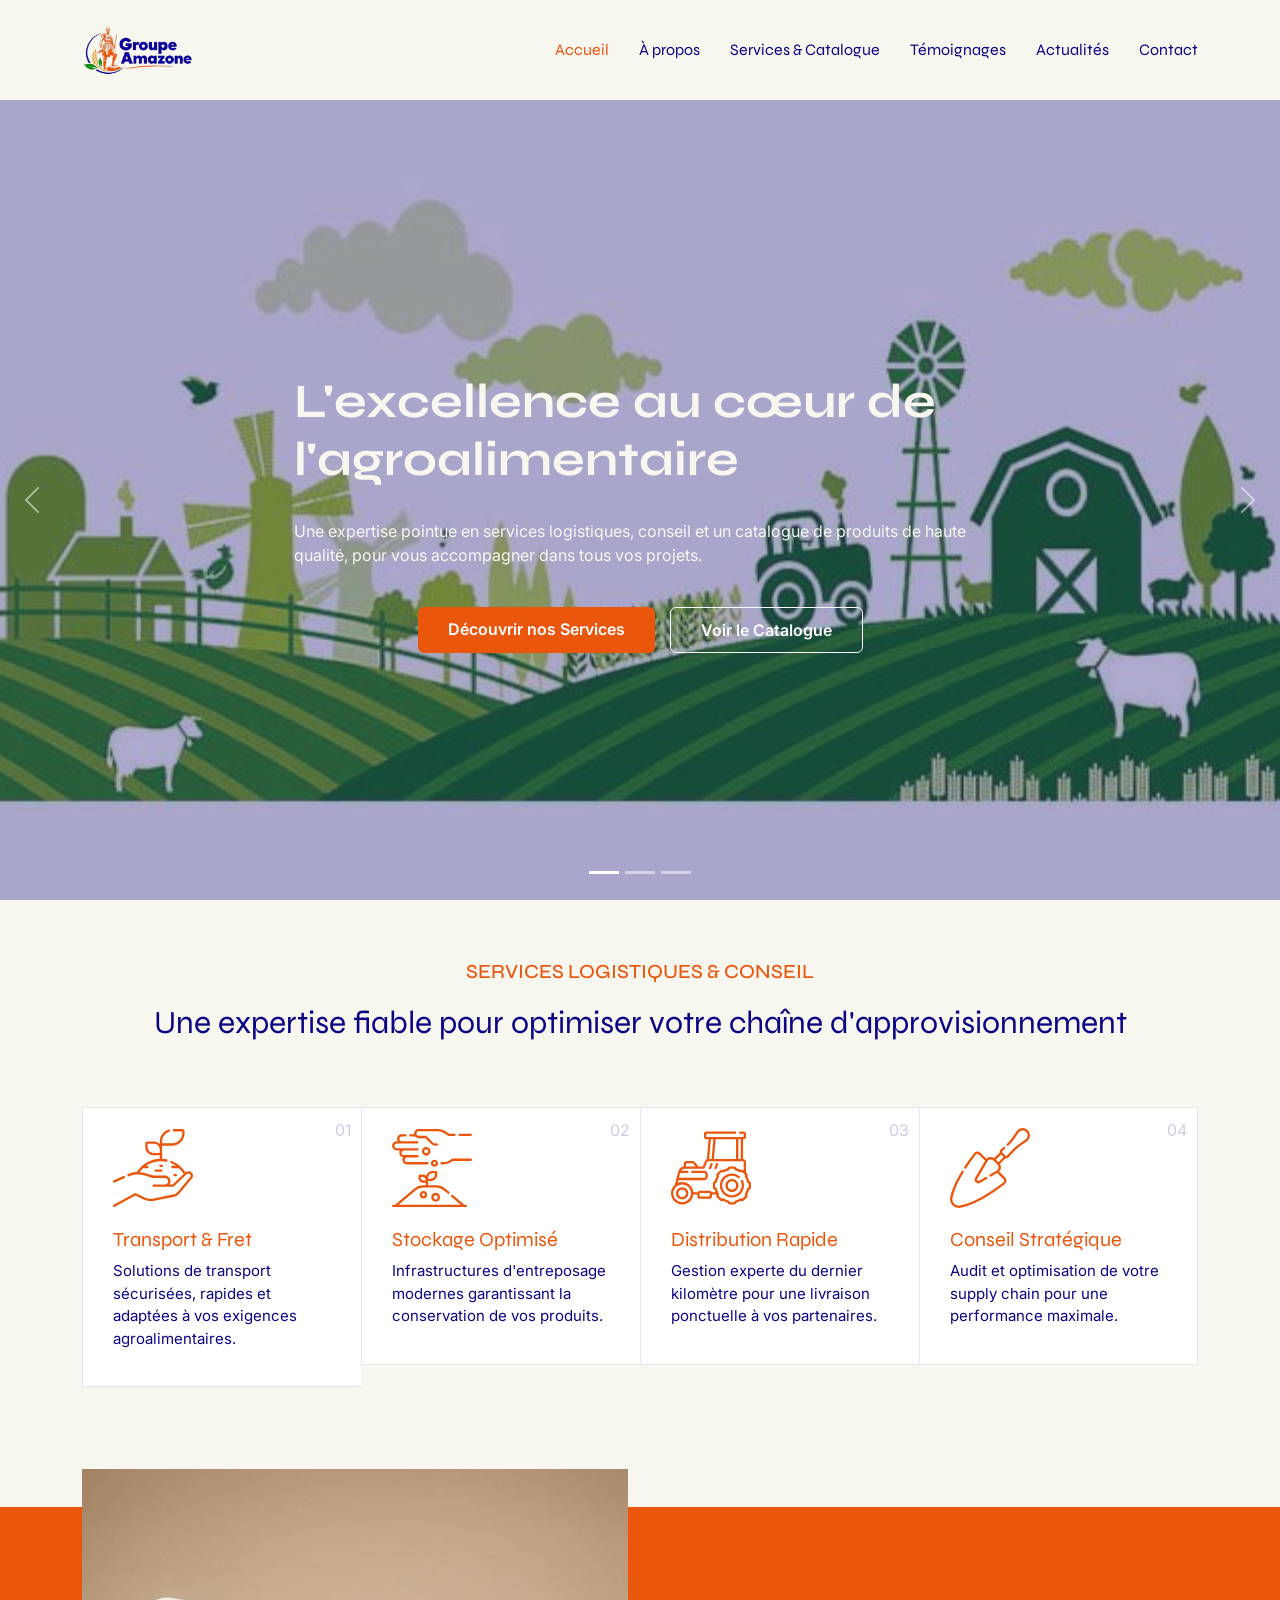
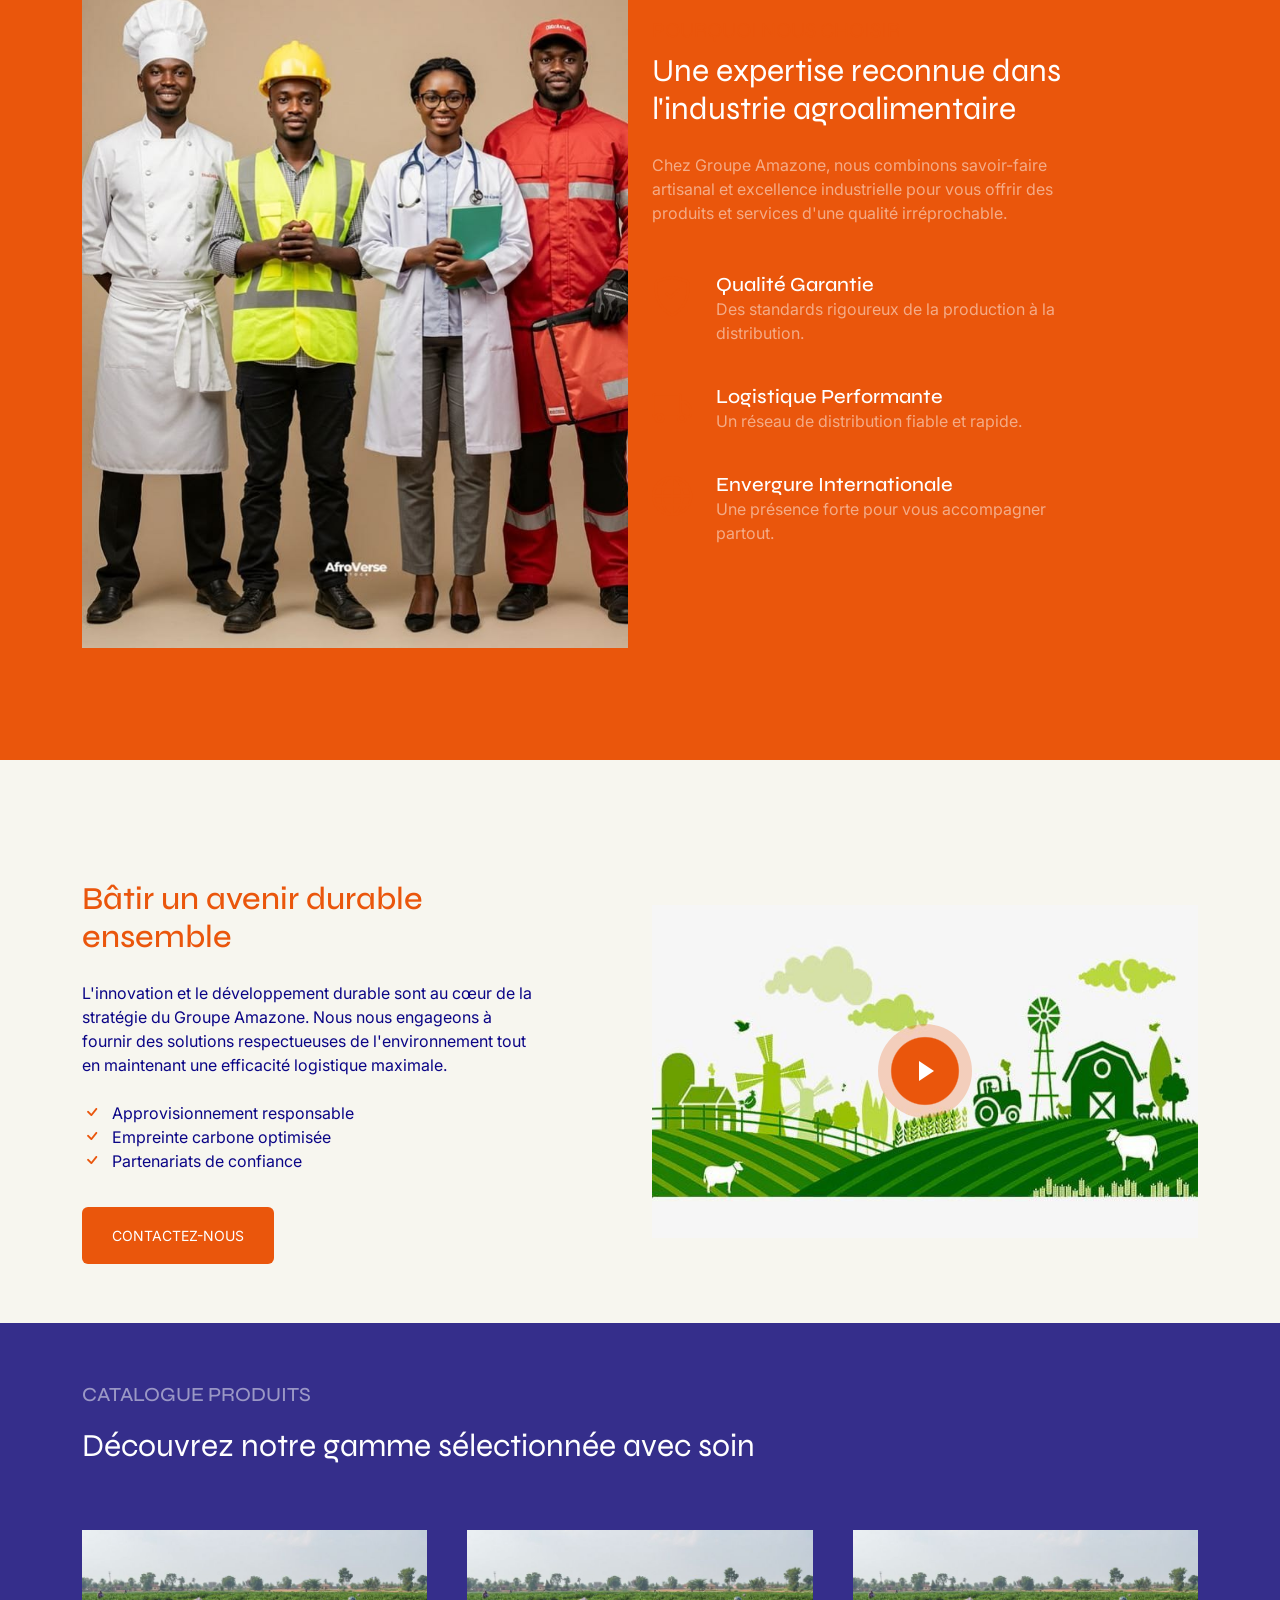
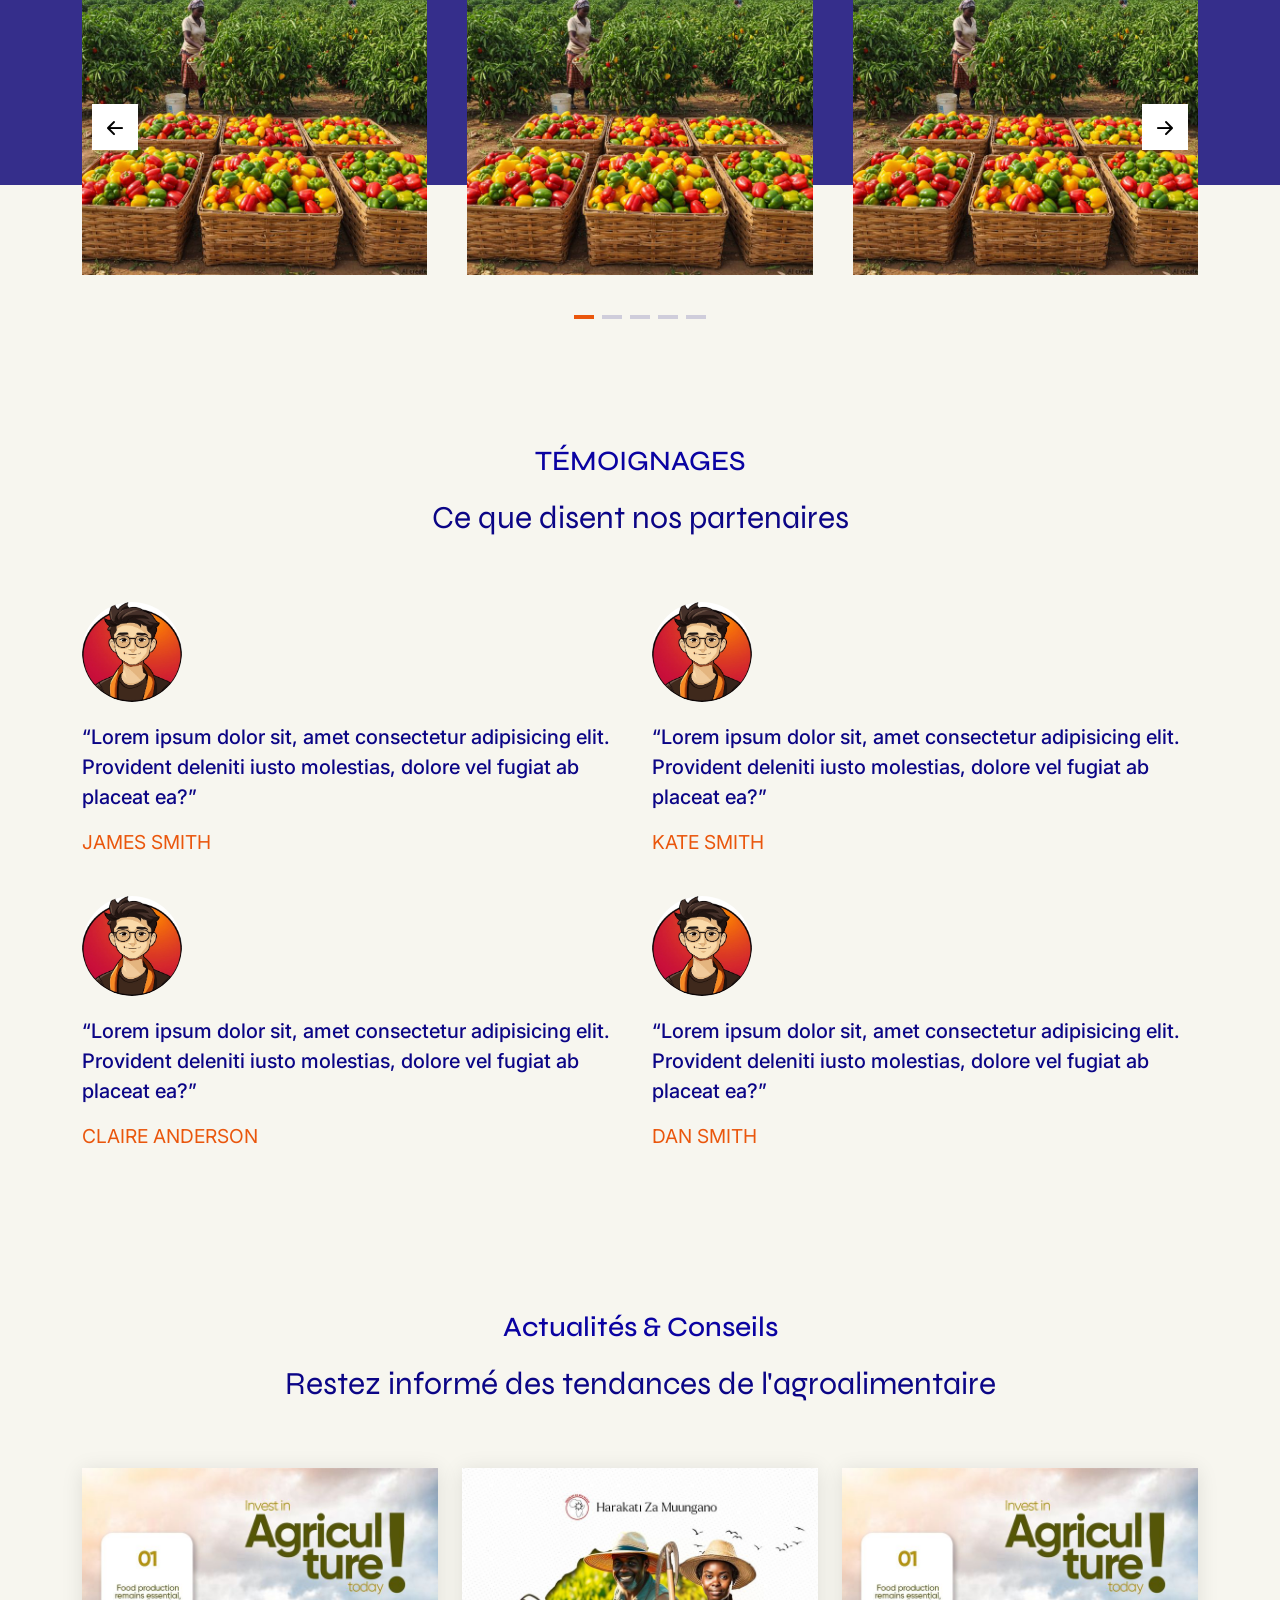
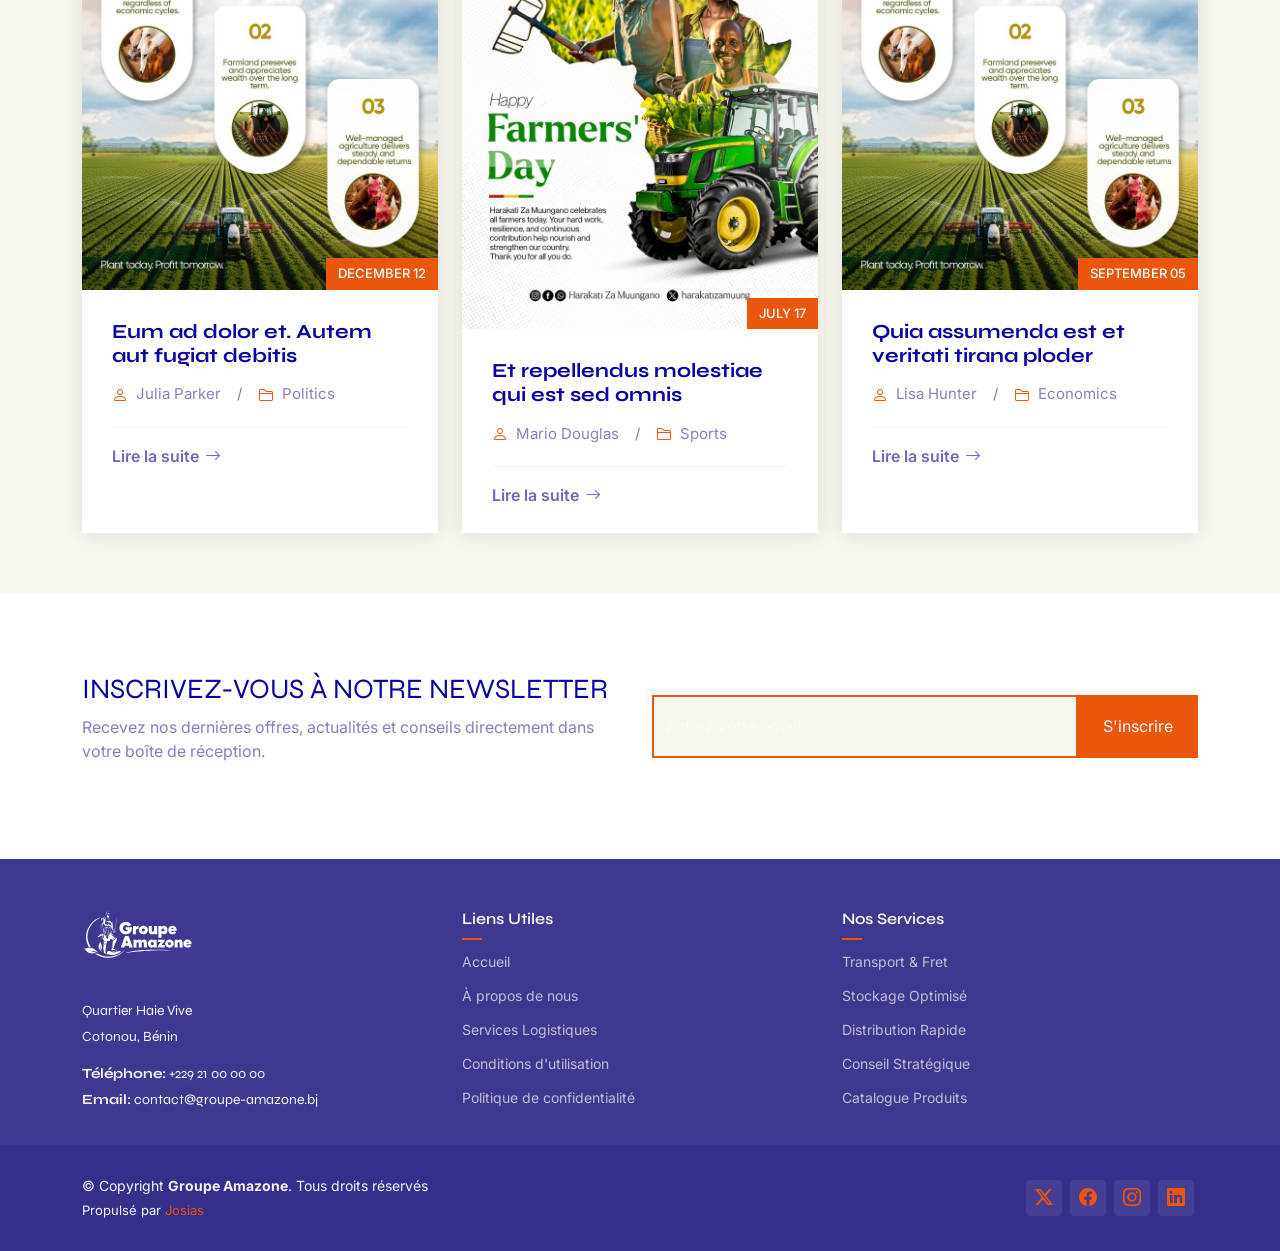
==== commit 3eb17bdc: "Mise à jour visuelle globale : harmonisation de la page services, ajout des assets locaux et personn" ====
--- a/index.html
+++ b/index.html
@@ -68,7 +68,7 @@
       <div id="hero-carousel" class="carousel slide carousel-fade" data-bs-ride="carousel" data-bs-interval="5000">
 
         <div class="carousel-item active">
-          <img src="https://loremflickr.com/1920/1080/agriculture,africa,farm?lock=1" alt="">
+          <img src="excellenceagro.jpg" alt="">
           <div class="carousel-container">
             <h2>L'excellence au cœur de l'agroalimentaire</h2>
             <p>Une expertise pointue en services logistiques, conseil et un catalogue de produits de haute qualité, pour vous accompagner dans tous vos projets.</p>
@@ -80,7 +80,7 @@
         </div><!-- End Carousel Item -->
 
         <div class="carousel-item">
-          <img src="https://loremflickr.com/1920/1080/agriculture,benin,field?lock=2" alt="">
+          <img src="logistique.jpg" alt="">
           <div class="carousel-container">
             <h2>Une logistique robuste et transparente</h2>
             <p>Nous assurons une chaîne logistique sans faille pour garantir la fiabilité de vos approvisionnements et rassurer vos partenaires.</p>
@@ -91,7 +91,7 @@
         </div><!-- End Carousel Item -->
 
         <div class="carousel-item">
-          <img src="https://loremflickr.com/1920/1080/agriculture,tractor,africa?lock=3" alt="">
+          <img src="produuitcertifié.jpg" alt="">
           <div class="carousel-container">
             <h2>Des produits certifiés et de qualité</h2>
             <p>Parcourez notre catalogue et découvrez notre gamme de produits industriels et artisanaux, pensés pour répondre à vos exigences.</p>
@@ -215,7 +215,7 @@
         <div class="container">
           <div class="row">
             <div class="col-lg-6 mb-4 mb-lg-0">
-              <img src="https://loremflickr.com/600/800/agriculture,harvest,africa?lock=4" alt="Image " class="img-fluid img-overlap" data-aos="zoom-out">
+              <img src="expertisereconnu.jpg" alt="Image " class="img-fluid img-overlap" data-aos="zoom-out">
             </div>
             <div class="col-lg-5 ml-auto" data-aos="fade-up" data-aos-delay="100">
               <h3 class="content-subtitle opacity-50" style="color: var(--accent-color);">Pourquoi Nous Choisir</h3>
@@ -261,8 +261,8 @@
       <div class="container">
         <div class="row gy-4 justify-content-between align-items-center">
           <div class="col-lg-6 order-lg-2 position-relative" data-aos="zoom-out">
-            <img src="https://loremflickr.com/800/800/farmer,africa?lock=5" alt="Image" class="img-fluid">
-            <a href="https://www.youtube.com/watch?v=Y7f98aduVJ8" class="glightbox pulsating-play-btn">
+            <img src="excellenceagro.jpg" alt="Image" class="img-fluid">
+            <a href="videobatir.mp4" class="glightbox pulsating-play-btn">
               <span class="play"><i class="bi bi-play-fill"></i></span>
             </a>
           </div>
@@ -338,7 +338,7 @@
                       <h2 class="service-item-title">Céréales & Grains</h2>
                     </a>
                   </div>
-                  <img src="https://loremflickr.com/800/800/agriculture,africa?lock=6" alt="Image" class="img-fluid">
+                  <img src="Produit1.jpg" alt="Image" class="img-fluid">
                 </div>
               </div>
               <div class="swiper-slide">
@@ -349,7 +349,7 @@
                       <h2 class="service-item-title">Légumes Frais</h2>
                     </a>
                   </div>
-                  <img src="https://loremflickr.com/800/800/crops,africa?lock=7" alt="Image" class="img-fluid">
+                  <img src="Produit1.jpg" alt="Image" class="img-fluid">
                 </div>
               </div>
               <div class="swiper-slide">
@@ -360,7 +360,7 @@
                       <h2 class="service-item-title">Fruits de Saison</h2>
                     </a>
                   </div>
-                  <img src="https://loremflickr.com/800/800/farm,benin?lock=8" alt="Image" class="img-fluid">
+                  <img src="Produit1.jpg" alt="Image" class="img-fluid">
                 </div>
               </div>
 
@@ -372,7 +372,7 @@
                       <h2 class="service-item-title">Produits Laitiers</h2>
                     </a>
                   </div>
-                  <img src="https://loremflickr.com/800/800/tractor,africa?lock=9" alt="Image" class="img-fluid">
+                  <img src="Produit1.jpg" alt="Image" class="img-fluid">
                 </div>
               </div>
               <div class="swiper-slide">
@@ -383,7 +383,7 @@
                       <h2 class="service-item-title">Produits Artisanaux</h2>
                     </a>
                   </div>
-                  <img src="https://loremflickr.com/800/800/agriculture,benin?lock=10" alt="Image" class="img-fluid">
+                  <img src="Produit1.jpg" alt="Image" class="img-fluid">
                 </div>
               </div>
             </div>
@@ -406,7 +406,7 @@
           <div class="row">
             <div class="col-md-6 mb-4 mb-md-4">
               <div class="testimonial">
-                <img src="https://loremflickr.com/150/150/person,africa?lock=1" alt="Testimonial author">
+                <img src="userdoe.jpg" alt="Testimonial author">
                 <blockquote>
                   <p>
                     “Lorem ipsum dolor sit, amet consectetur adipisicing
@@ -419,7 +419,7 @@
             </div>
             <div class="col-md-6 mb-4 mb-md-4">
               <div class="testimonial">
-                <img src="https://loremflickr.com/150/150/person,africa?lock=2" alt="Testimonial author">
+                <img src="userdoe.jpg" alt="Testimonial author">
                 <blockquote>
                   <p>
                     “Lorem ipsum dolor sit, amet consectetur adipisicing
@@ -432,7 +432,7 @@
             </div>
             <div class="col-md-6 mb-4 mb-md-4">
               <div class="testimonial">
-                <img src="https://loremflickr.com/150/150/person,africa?lock=3" alt="Testimonial author">
+                <img src="userdoe.jpg" alt="Testimonial author">
                 <blockquote>
                   <p>
                     “Lorem ipsum dolor sit, amet consectetur adipisicing
@@ -445,7 +445,7 @@
             </div>
             <div class="col-md-6 mb-4 mb-md-4">
               <div class="testimonial">
-                <img src="https://loremflickr.com/150/150/person,africa?lock=4" alt="Testimonial author">
+                <img src="userdoe.jpg" alt="Testimonial author">
                 <blockquote>
                   <p>
                     “Lorem ipsum dolor sit, amet consectetur adipisicing
@@ -478,7 +478,7 @@
             <div class="post-item position-relative h-100" data-aos="fade-up" data-aos-delay="100">
 
               <div class="post-img position-relative overflow-hidden">
-                <img src="https://loremflickr.com/800/600/agriculture,news,africa?lock=11" class="img-fluid" alt="">
+                <img src="blog.jpg" class="img-fluid" alt="">
                 <span class="post-date">December 12</span>
               </div>
 
@@ -509,7 +509,7 @@
             <div class="post-item position-relative h-100" data-aos="fade-up" data-aos-delay="200">
 
               <div class="post-img position-relative overflow-hidden">
-                <img src="https://loremflickr.com/800/600/farm,news,africa?lock=12" class="img-fluid" alt="">
+                <img src="blog2.jpg" class="img-fluid" alt="">
                 <span class="post-date">July 17</span>
               </div>
 
@@ -540,7 +540,7 @@
             <div class="post-item position-relative h-100">
 
               <div class="post-img position-relative overflow-hidden">
-                <img src="https://loremflickr.com/800/600/crops,news,africa?lock=13" class="img-fluid" alt="">
+                <img src="blog.jpg" class="img-fluid" alt="">
                 <span class="post-date">September 05</span>
               </div>
 
--- a/assets/css/main.css
+++ b/assets/css/main.css
@@ -633,23 +633,23 @@
 #preloader:before {
   content: "";
   position: fixed;
-  top: calc(50% - 30px);
-  left: calc(50% - 30px);
-  border: 6px solid #ffffff;
-  border-color: var(--accent-color) transparent var(--accent-color) transparent;
-  border-radius: 50%;
-  width: 60px;
-  height: 60px;
-  animation: animate-preloader 1.5s linear infinite;
+  top: calc(50% - 40px);
+  left: calc(50% - 40px);
+  width: 80px;
+  height: 80px;
+  background: url('../../logo.svg') no-repeat center center;
+  background-size: contain;
+  animation: animate-preloader 1.2s ease-in-out infinite alternate;
 }
 
 @keyframes animate-preloader {
   0% {
-    transform: rotate(0deg);
-  }
-
+    transform: scale(0.8);
+    opacity: 0.6;
+  }
   100% {
-    transform: rotate(360deg);
+    transform: scale(1.1);
+    opacity: 1;
   }
 }
 
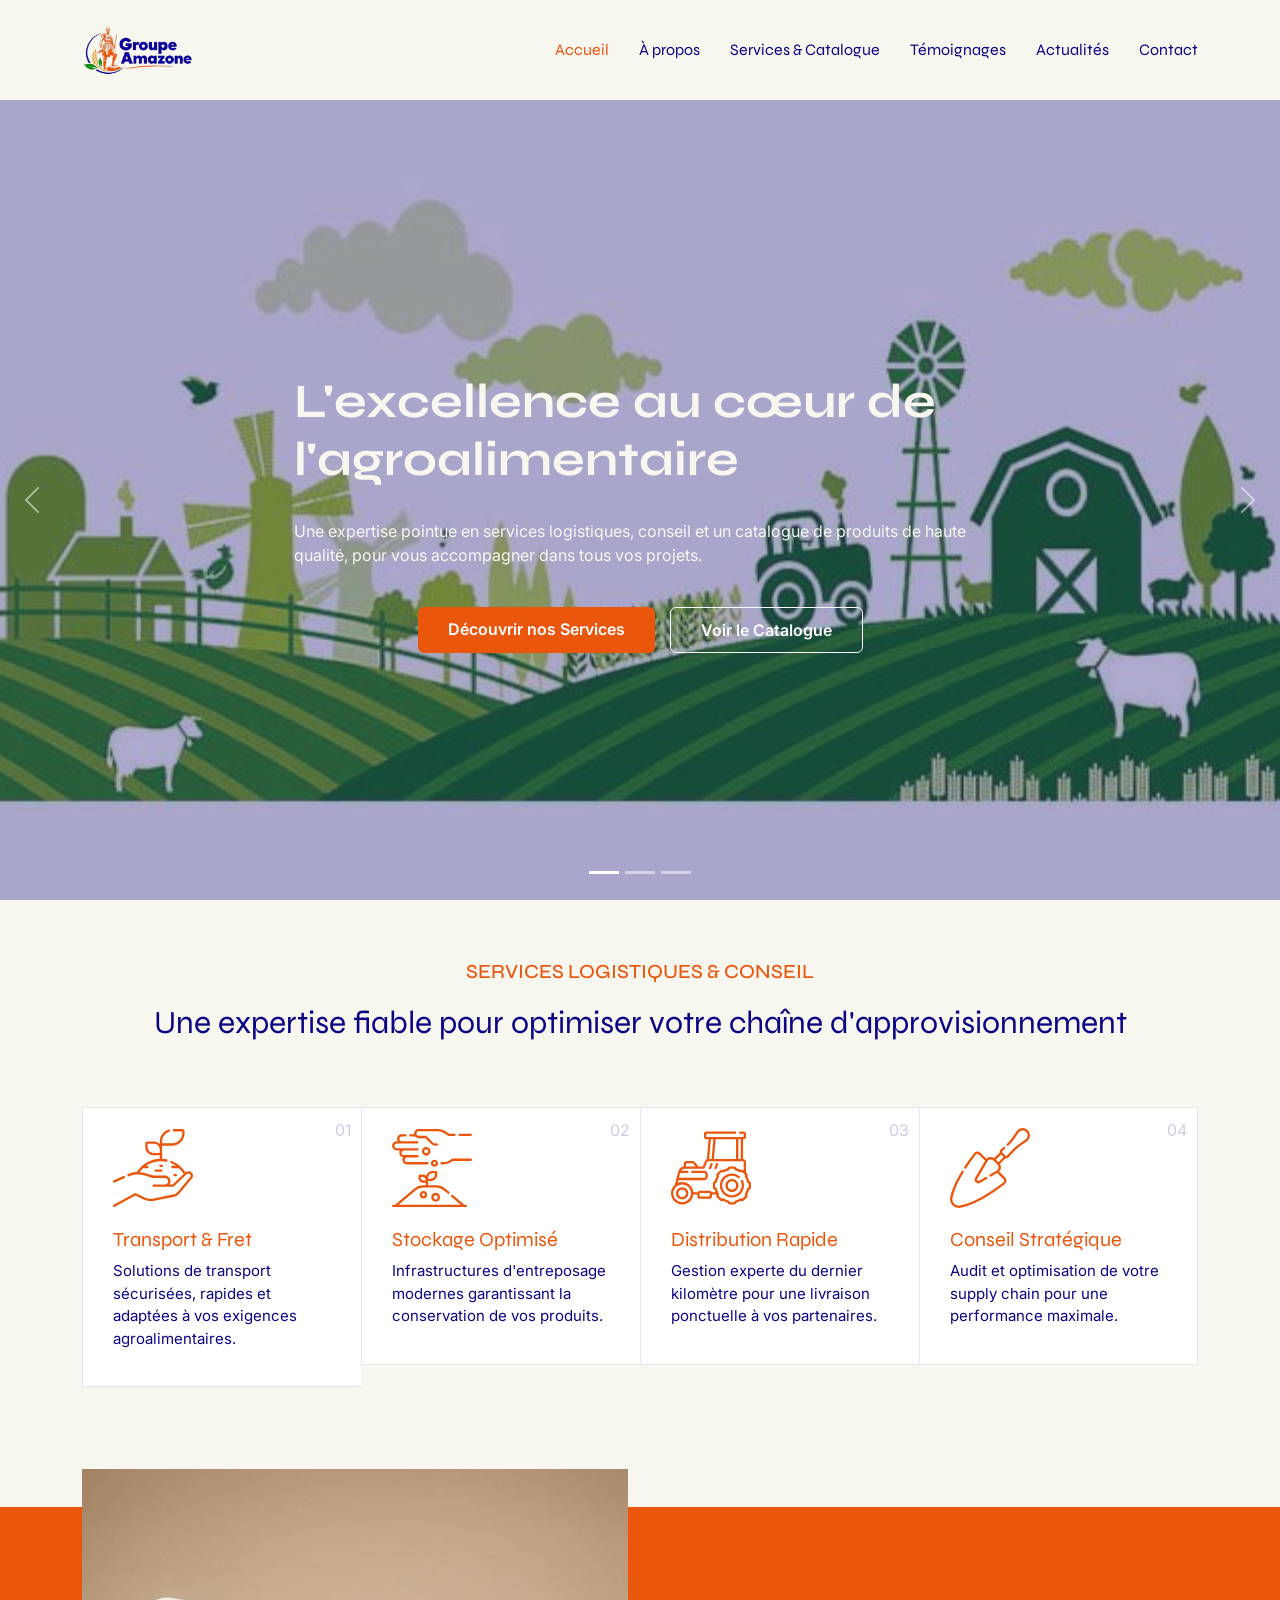
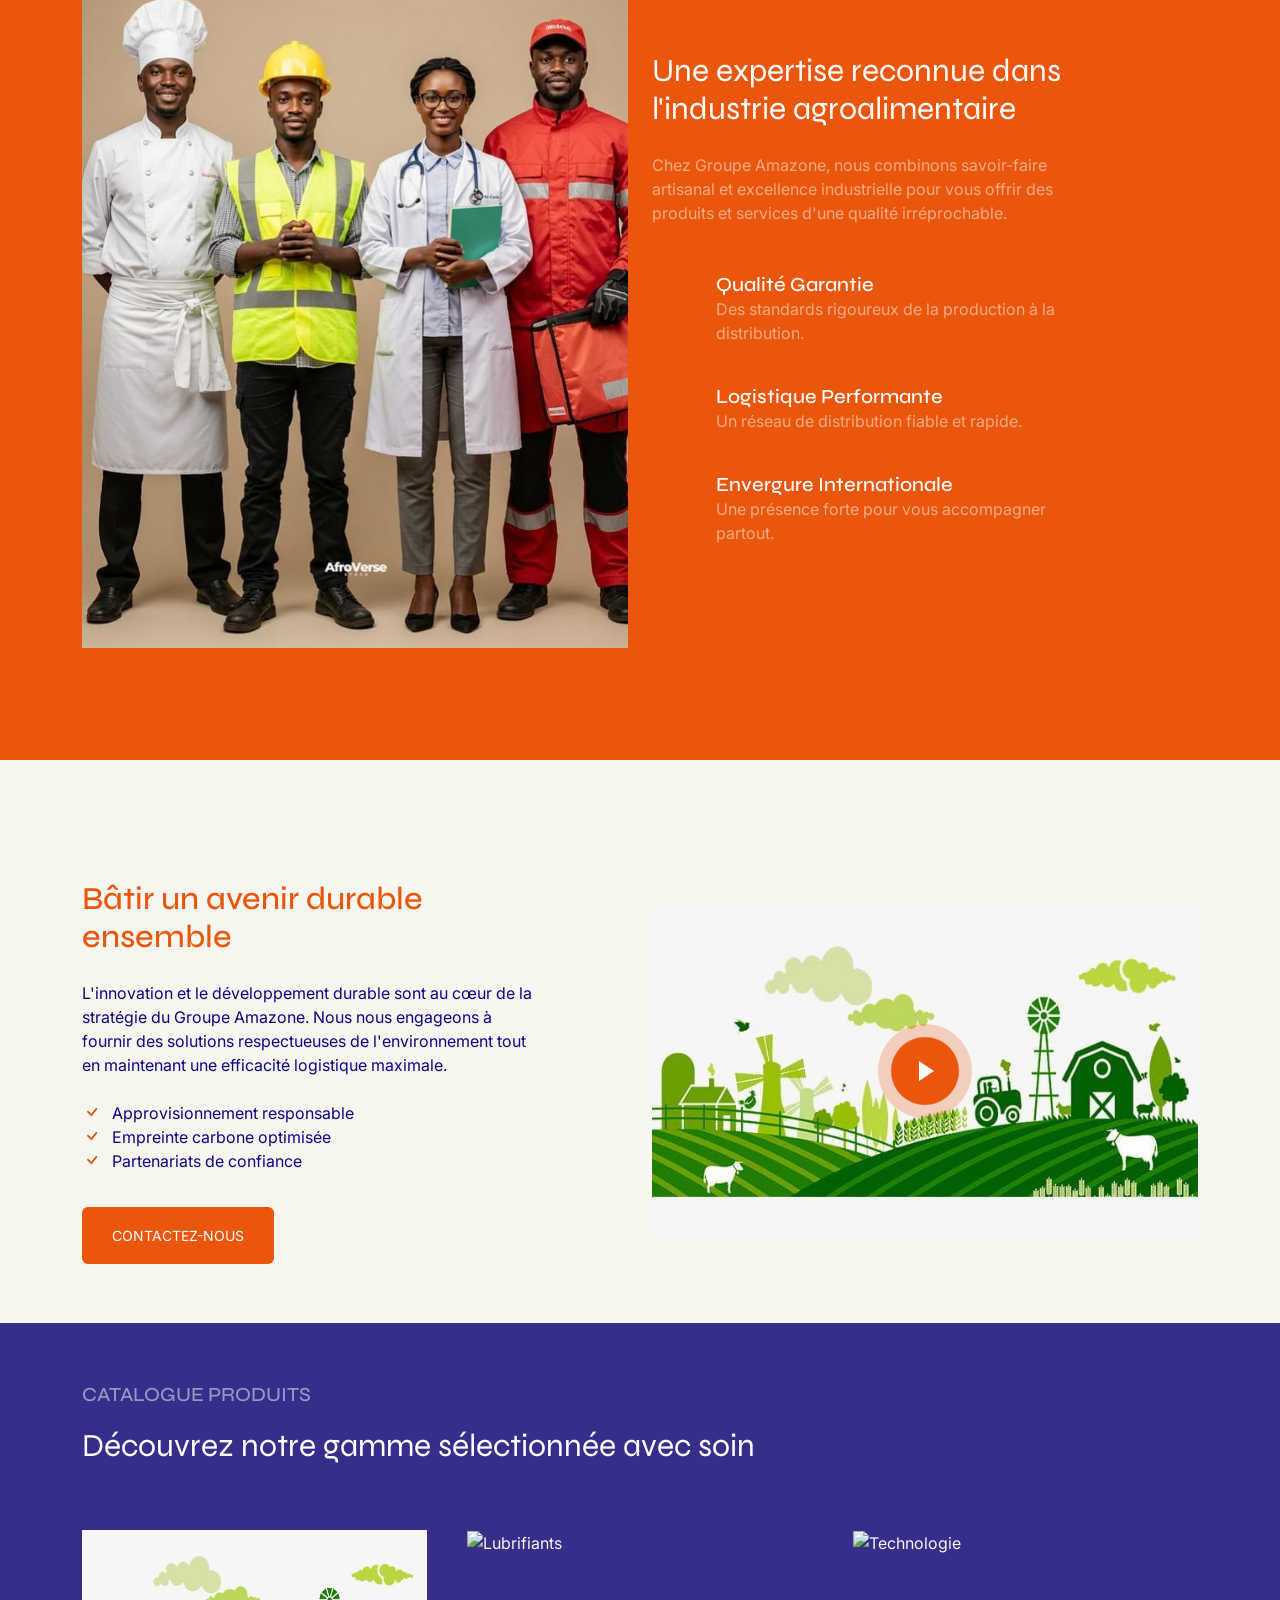
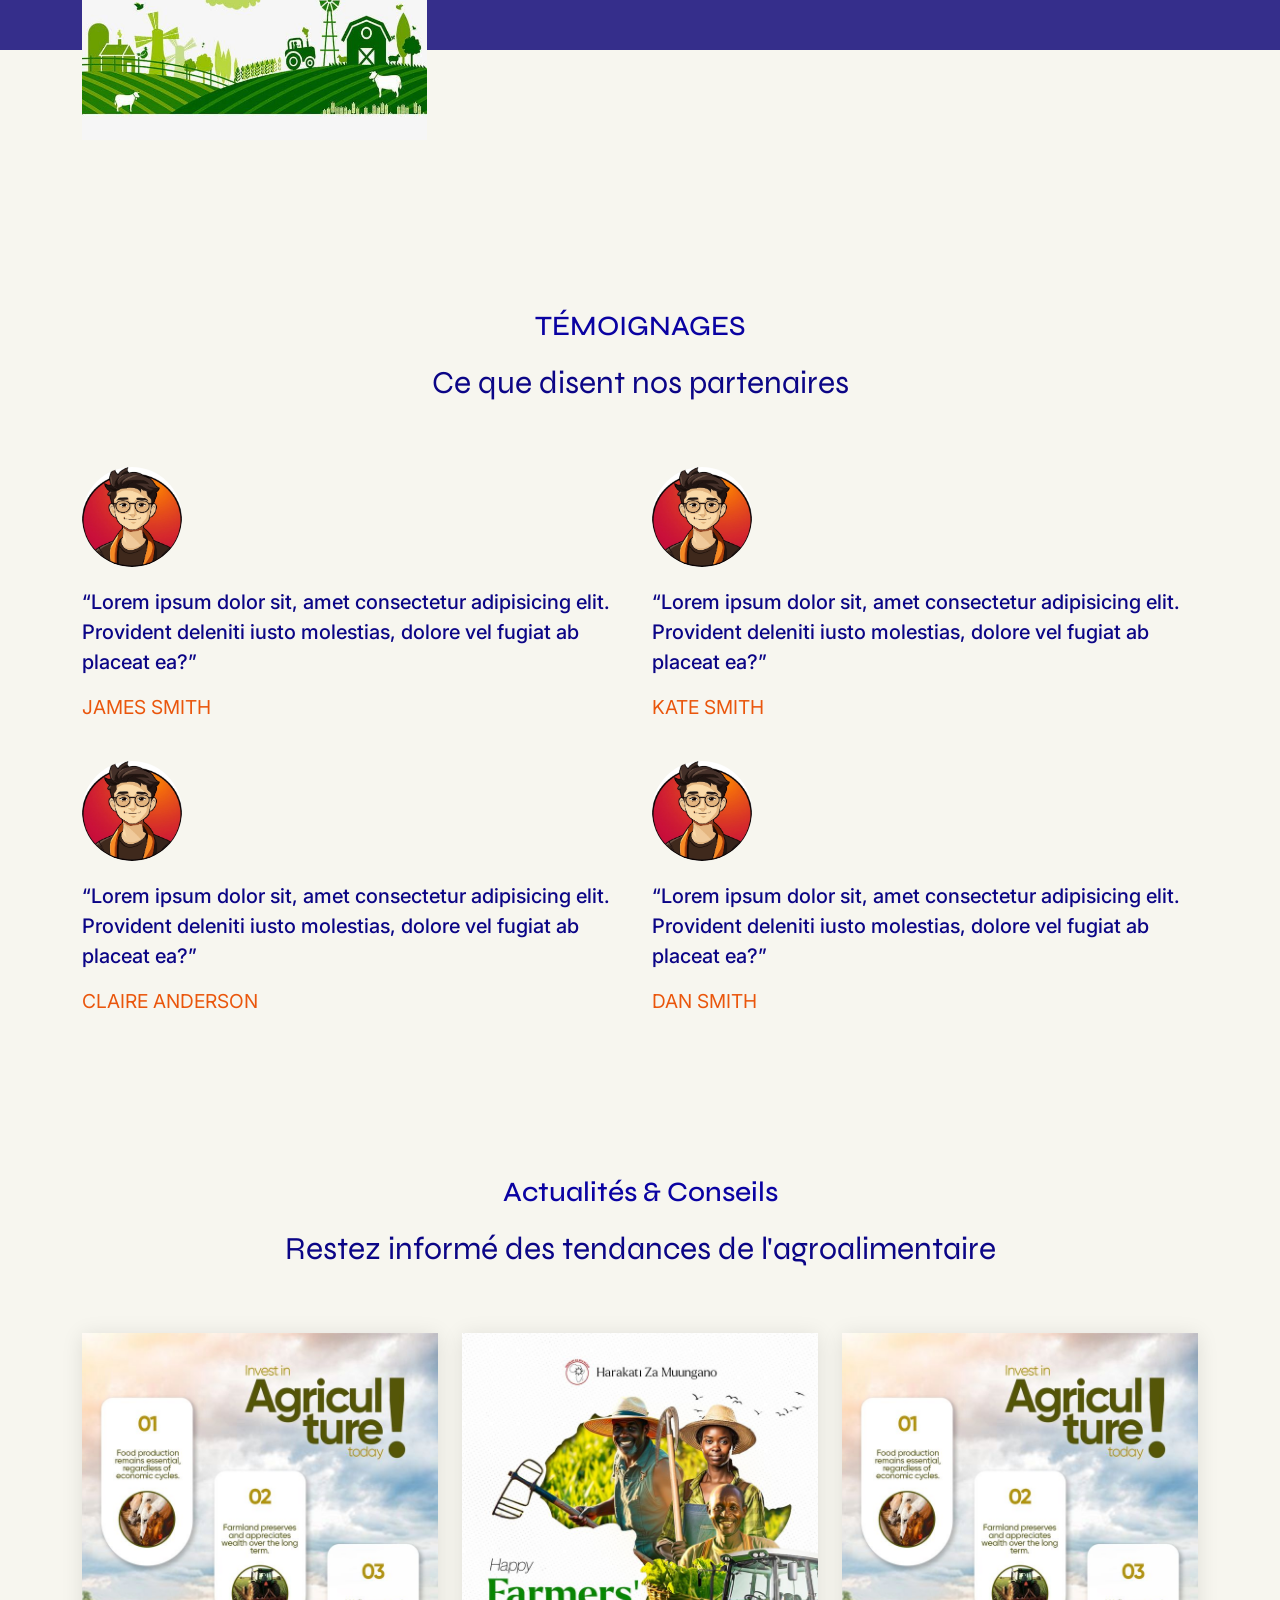
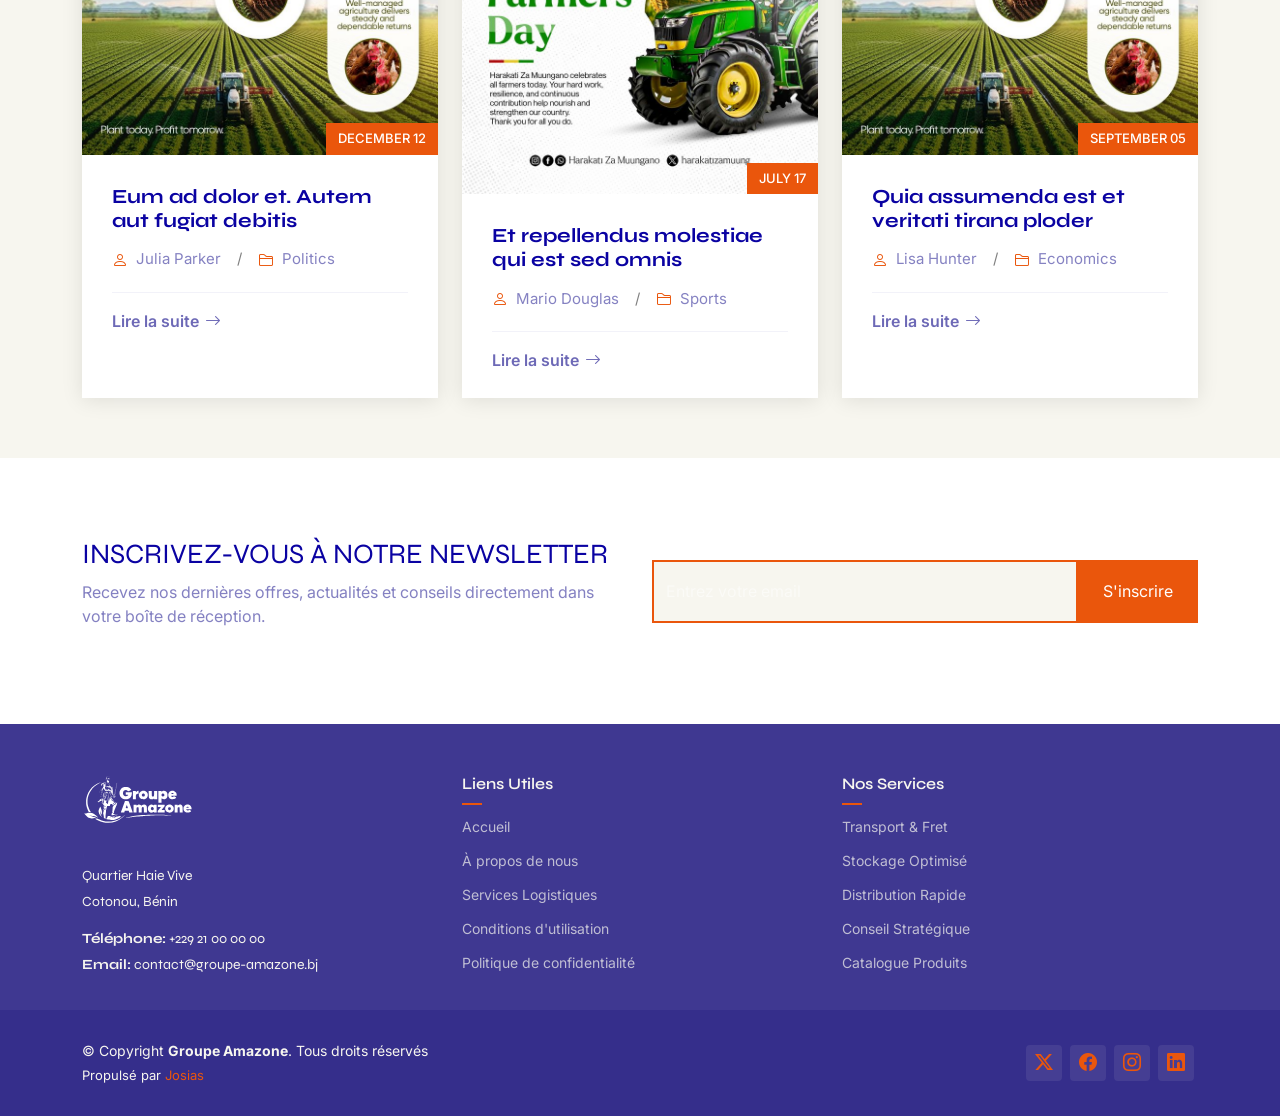
==== commit d4adb76a: "Mise à jour du carrousel et de la section catalogue avec les 3 domaines (Agroalimentaire, Lubrifiant" ====
--- a/index.html
+++ b/index.html
@@ -68,7 +68,7 @@
       <div id="hero-carousel" class="carousel slide carousel-fade" data-bs-ride="carousel" data-bs-interval="5000">
 
         <div class="carousel-item active">
-          <img src="excellenceagro.jpg" alt="">
+          <img src="excellenceagro.jpg" alt="Agroalimentaire">
           <div class="carousel-container">
             <h2>L'excellence au cœur de l'agroalimentaire</h2>
             <p>Une expertise pointue en services logistiques, conseil et un catalogue de produits de haute qualité, pour vous accompagner dans tous vos projets.</p>
@@ -80,21 +80,21 @@
         </div><!-- End Carousel Item -->
 
         <div class="carousel-item">
-          <img src="logistique.jpg" alt="">
+          <img src="https://images.unsplash.com/photo-1581091226825-a6a2a5aee158?q=80&w=1200&auto=format&fit=crop" alt="Lubrifiants">
           <div class="carousel-container">
-            <h2>Une logistique robuste et transparente</h2>
-            <p>Nous assurons une chaîne logistique sans faille pour garantir la fiabilité de vos approvisionnements et rassurer vos partenaires.</p>
+            <h2>Commercialisation de lubrifiants de qualité</h2>
+            <p>Des huiles et lubrifiants performants pour répondre aux exigences de vos moteurs et équipements industriels.</p>
              <div class="d-flex mt-4" style="gap: 15px; justify-content: center;">
-              <a href="#services" class="btn btn-primary" style="background-color: var(--accent-color); border: none; padding: 10px 30px; font-weight: 600;">Découvrir nos Services</a>
+              <a href="#services-2" class="btn btn-primary" style="background-color: var(--accent-color); border: none; padding: 10px 30px; font-weight: 600;">Voir le Catalogue</a>
             </div>
           </div>
         </div><!-- End Carousel Item -->
 
         <div class="carousel-item">
-          <img src="produuitcertifié.jpg" alt="">
+          <img src="https://images.unsplash.com/photo-1451187580459-43490279c0fa?q=80&w=1200&auto=format&fit=crop" alt="Technologie">
           <div class="carousel-container">
-            <h2>Des produits certifiés et de qualité</h2>
-            <p>Parcourez notre catalogue et découvrez notre gamme de produits industriels et artisanaux, pensés pour répondre à vos exigences.</p>
+            <h2>Solutions technologiques innovantes</h2>
+            <p>Des équipements et des solutions à la pointe de la technologie pour optimiser vos processus et accompagner votre croissance.</p>
             <div class="d-flex mt-4" style="gap: 15px; justify-content: center;">
               <a href="#services-2" class="btn btn-outline-light" style="padding: 10px 30px; font-weight: 600;">Voir le Catalogue</a>
             </div>
@@ -334,56 +334,33 @@
                 <div class="service-item">
                   <div class="service-item-contents">
                     <a href="#">
-                      <span class="service-item-category">Produit</span>
-                      <h2 class="service-item-title">Céréales & Grains</h2>
+                      <span class="service-item-category">Domaine</span>
+                      <h2 class="service-item-title">Agroalimentaire</h2>
                     </a>
                   </div>
-                  <img src="Produit1.jpg" alt="Image" class="img-fluid">
+                  <img src="excellenceagro.jpg" alt="Agroalimentaire" class="img-fluid">
                 </div>
               </div>
               <div class="swiper-slide">
                 <div class="service-item">
                   <div class="service-item-contents">
                     <a href="#">
-                      <span class="service-item-category">Produit</span>
-                      <h2 class="service-item-title">Légumes Frais</h2>
+                      <span class="service-item-category">Domaine</span>
+                      <h2 class="service-item-title">Lubrifiants</h2>
                     </a>
                   </div>
-                  <img src="Produit1.jpg" alt="Image" class="img-fluid">
+                  <img src="https://images.unsplash.com/photo-1581091226825-a6a2a5aee158?q=80&w=1200&auto=format&fit=crop" alt="Lubrifiants" class="img-fluid">
                 </div>
               </div>
               <div class="swiper-slide">
                 <div class="service-item">
                   <div class="service-item-contents">
                     <a href="#">
-                      <span class="service-item-category">Produit</span>
-                      <h2 class="service-item-title">Fruits de Saison</h2>
+                      <span class="service-item-category">Domaine</span>
+                      <h2 class="service-item-title">Technologie</h2>
                     </a>
                   </div>
-                  <img src="Produit1.jpg" alt="Image" class="img-fluid">
-                </div>
-              </div>
-
-              <div class="swiper-slide">
-                <div class="service-item">
-                  <div class="service-item-contents">
-                    <a href="#">
-                      <span class="service-item-category">Produit</span>
-                      <h2 class="service-item-title">Produits Laitiers</h2>
-                    </a>
-                  </div>
-                  <img src="Produit1.jpg" alt="Image" class="img-fluid">
-                </div>
-              </div>
-              <div class="swiper-slide">
-                <div class="service-item">
-                  <div class="service-item-contents">
-                    <a href="#">
-                      <span class="service-item-category">Produit</span>
-                      <h2 class="service-item-title">Produits Artisanaux</h2>
-                    </a>
-                  </div>
-                  <img src="Produit1.jpg" alt="Image" class="img-fluid">
+                  <img src="https://images.unsplash.com/photo-1451187580459-43490279c0fa?q=80&w=1200&auto=format&fit=crop" alt="Technologie" class="img-fluid">
                 </div>
               </div>
             </div>
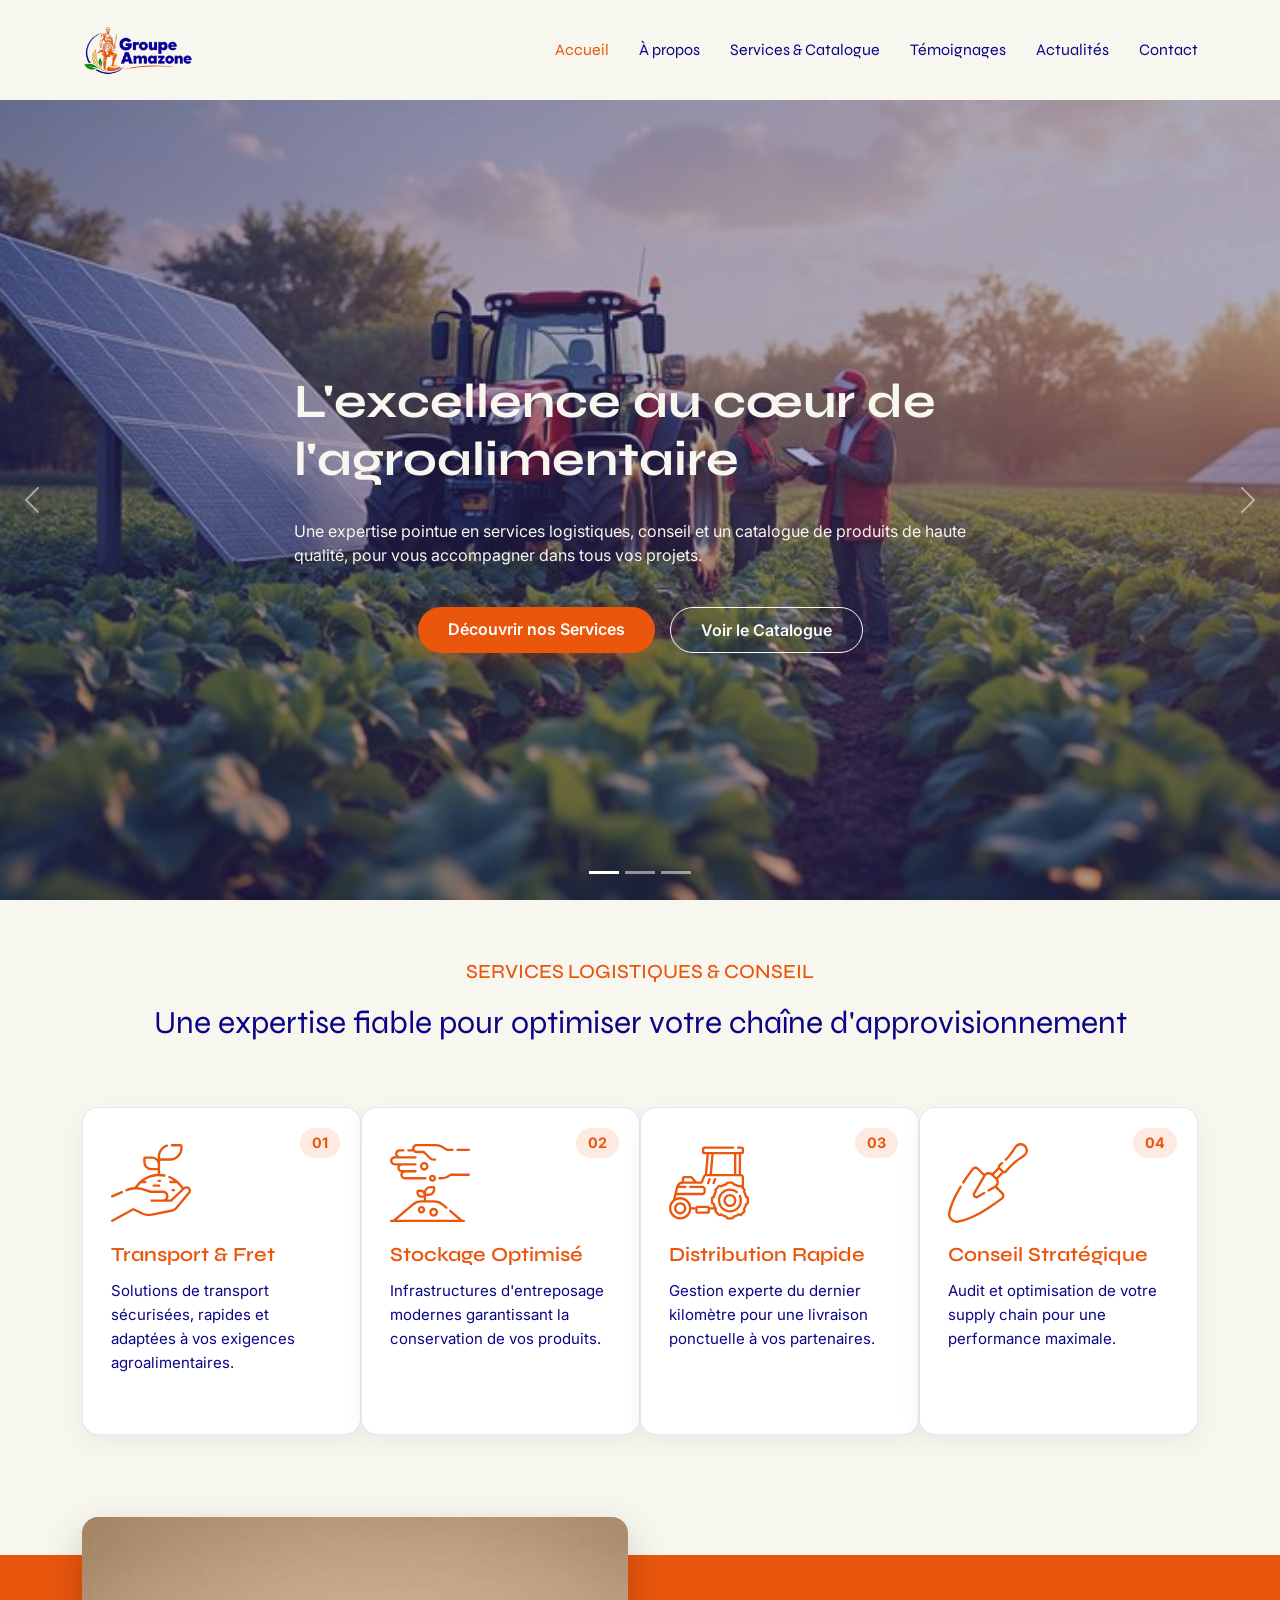
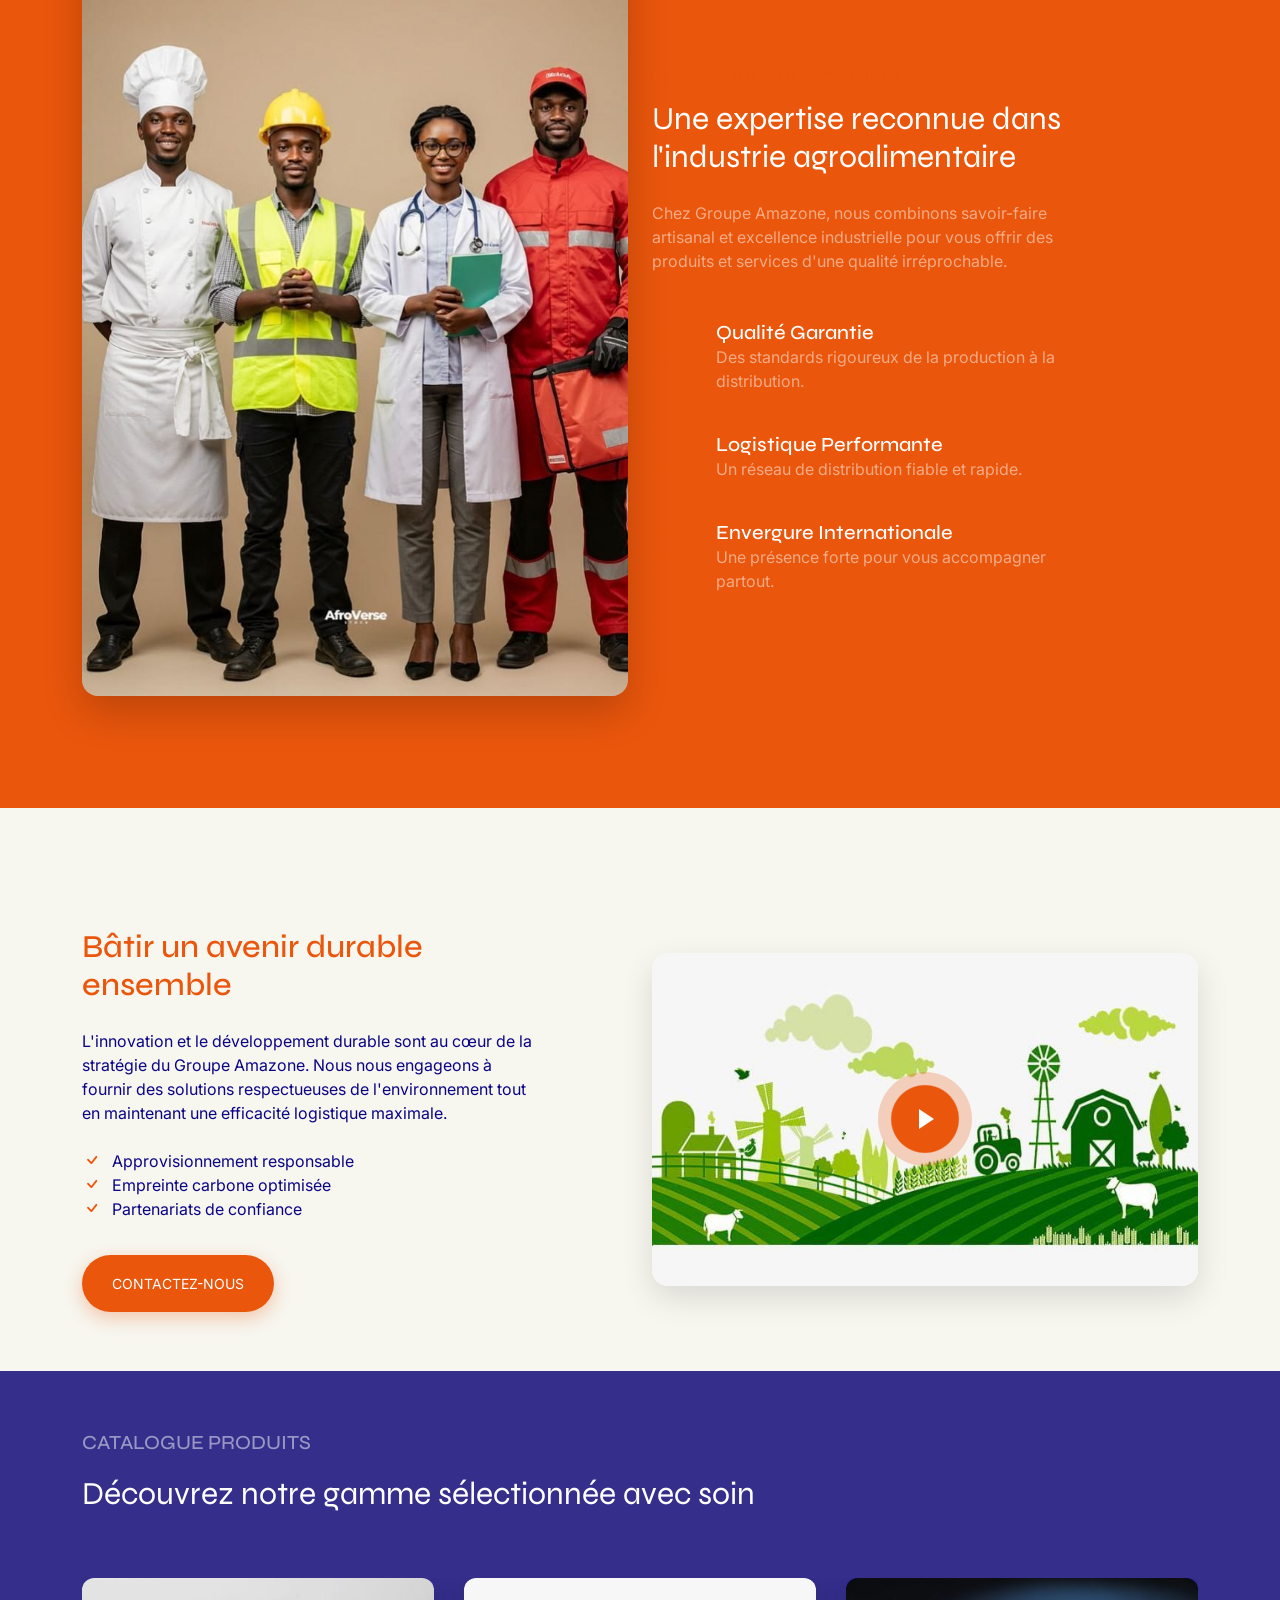
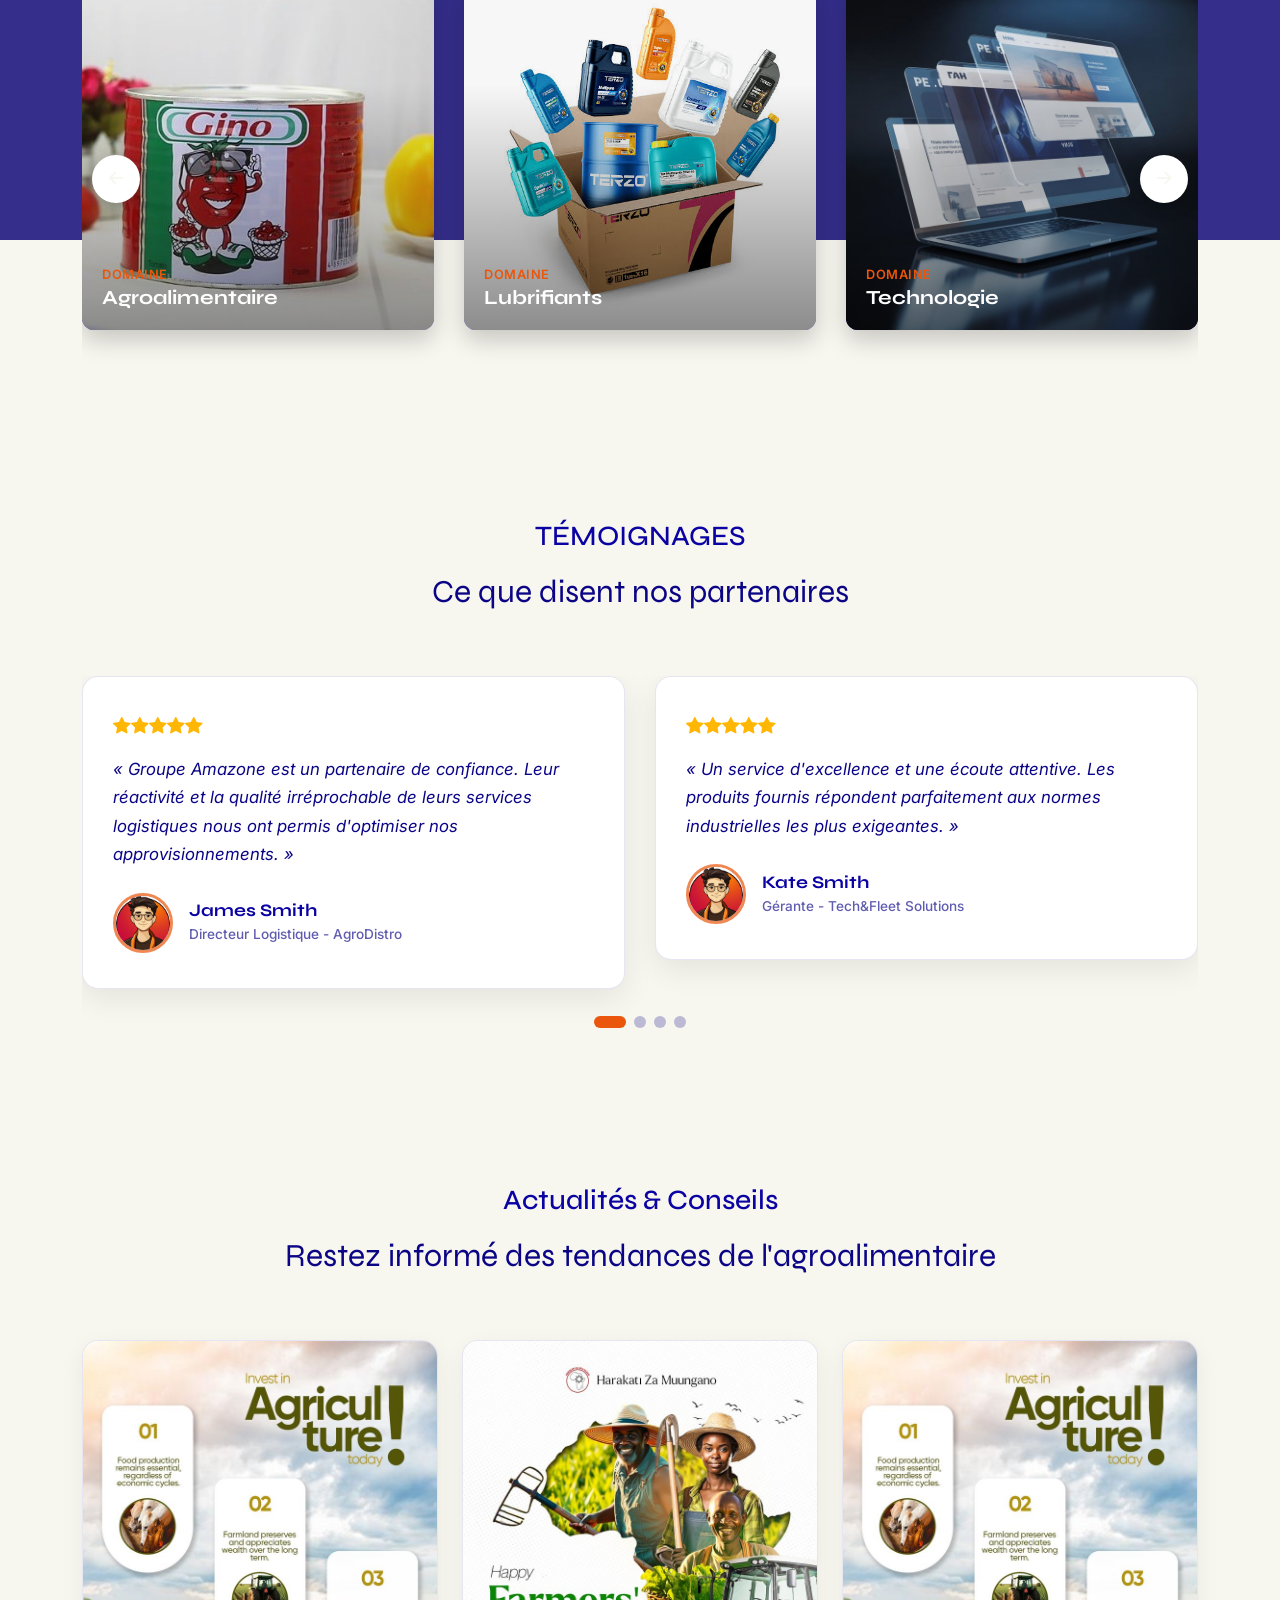
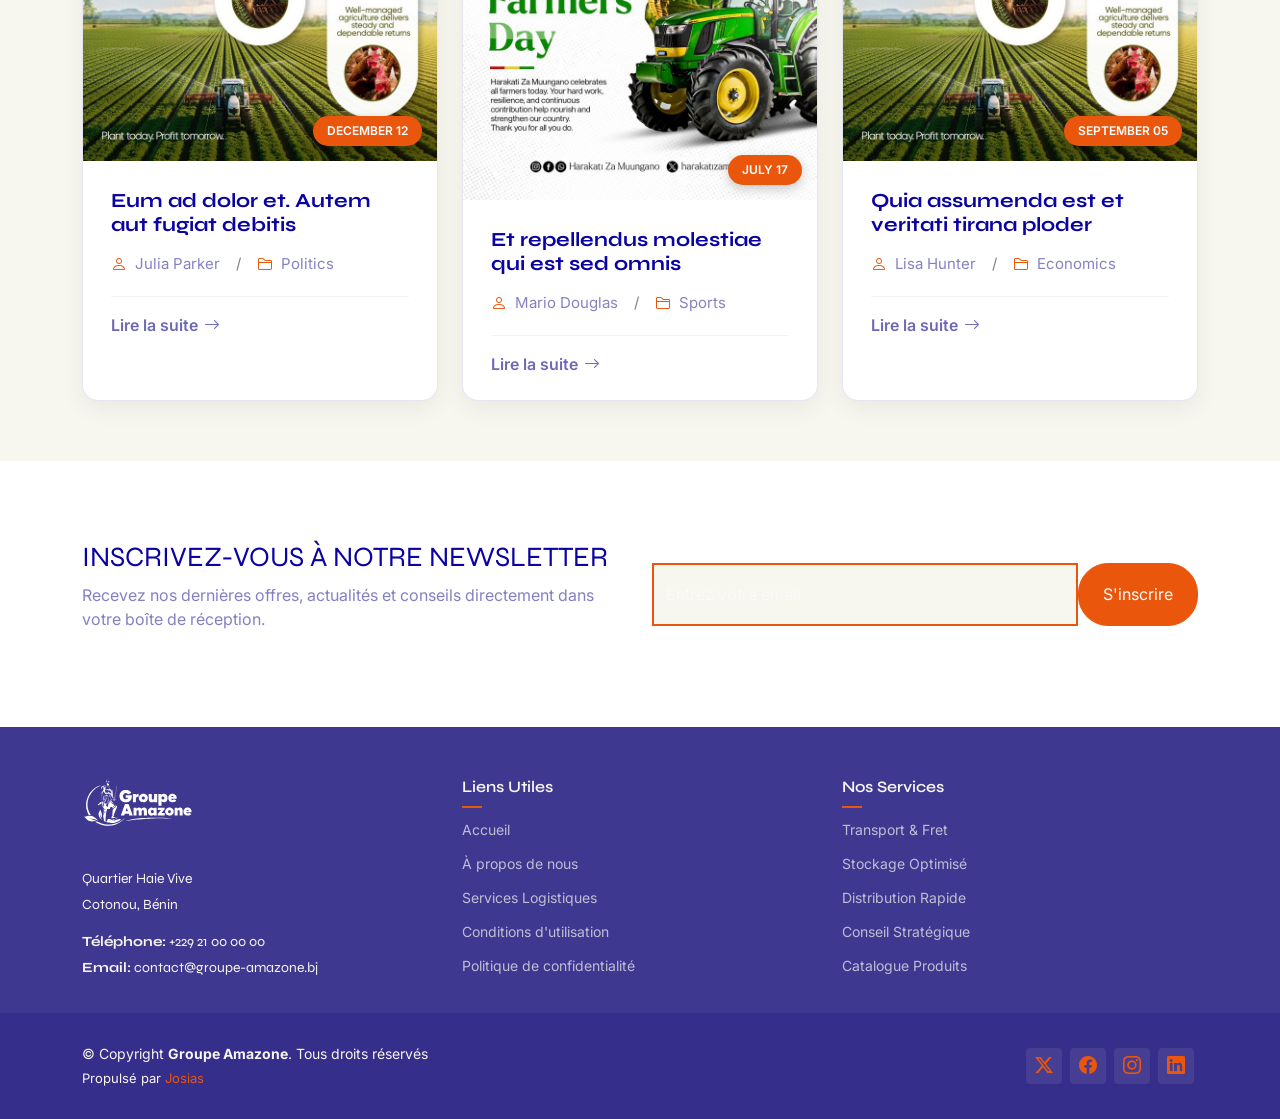
==== commit 05bc72b3: "feat: design moderne, carrousel temoignages et catalogue produits complet" ====
--- a/index.html
+++ b/index.html
@@ -15,7 +15,9 @@
   <!-- Fonts -->
   <link href="https://fonts.googleapis.com" rel="preconnect">
   <link href="https://fonts.gstatic.com" rel="preconnect" crossorigin>
-  <link href="https://fonts.googleapis.com/css2?family=Inter:wght@300;400;500;600;700&family=Syne:wght@400;500;600;700;800&display=swap" rel="stylesheet">
+  <link
+    href="https://fonts.googleapis.com/css2?family=Inter:wght@300;400;500;600;700&family=Syne:wght@400;500;600;700;800&display=swap"
+    rel="stylesheet">
 
   <!-- Vendor CSS Files -->
   <link href="assets/vendor/bootstrap/css/bootstrap.min.css" rel="stylesheet">
@@ -68,35 +70,44 @@
       <div id="hero-carousel" class="carousel slide carousel-fade" data-bs-ride="carousel" data-bs-interval="5000">
 
         <div class="carousel-item active">
-          <img src="excellenceagro.jpg" alt="Agroalimentaire">
+          <img src="agro.jpg" alt="Agroalimentaire">
           <div class="carousel-container">
             <h2>L'excellence au cœur de l'agroalimentaire</h2>
-            <p>Une expertise pointue en services logistiques, conseil et un catalogue de produits de haute qualité, pour vous accompagner dans tous vos projets.</p>
+            <p>Une expertise pointue en services logistiques, conseil et un catalogue de produits de haute qualité, pour
+              vous accompagner dans tous vos projets.</p>
             <div class="d-flex mt-4" style="gap: 15px; justify-content: center;">
-              <a href="#services" class="btn btn-primary" style="background-color: var(--accent-color); border: none; padding: 10px 30px; font-weight: 600;">Découvrir nos Services</a>
-              <a href="#services-2" class="btn btn-outline-light" style="padding: 10px 30px; font-weight: 600;">Voir le Catalogue</a>
+              <a href="#services" class="btn btn-primary"
+                style="background-color: var(--accent-color); border: none; padding: 10px 30px; font-weight: 600;">Découvrir
+                nos Services</a>
+              <a href="#services-2" class="btn btn-outline-light" style="padding: 10px 30px; font-weight: 600;">Voir le
+                Catalogue</a>
             </div>
           </div>
         </div><!-- End Carousel Item -->
 
         <div class="carousel-item">
-          <img src="https://images.unsplash.com/photo-1581091226825-a6a2a5aee158?q=80&w=1200&auto=format&fit=crop" alt="Lubrifiants">
+          <img src="lubrifiantterzo.jpg" alt="Lubrifiants">
           <div class="carousel-container">
             <h2>Commercialisation de lubrifiants de qualité</h2>
-            <p>Des huiles et lubrifiants performants pour répondre aux exigences de vos moteurs et équipements industriels.</p>
-             <div class="d-flex mt-4" style="gap: 15px; justify-content: center;">
-              <a href="#services-2" class="btn btn-primary" style="background-color: var(--accent-color); border: none; padding: 10px 30px; font-weight: 600;">Voir le Catalogue</a>
+            <p>Des huiles et lubrifiants performants pour répondre aux exigences de vos moteurs et équipements
+              industriels.</p>
+            <div class="d-flex mt-4" style="gap: 15px; justify-content: center;">
+              <a href="#services-2" class="btn btn-primary"
+                style="background-color: var(--accent-color); border: none; padding: 10px 30px; font-weight: 600;">Voir
+                le Catalogue</a>
             </div>
           </div>
         </div><!-- End Carousel Item -->
 
         <div class="carousel-item">
-          <img src="https://images.unsplash.com/photo-1451187580459-43490279c0fa?q=80&w=1200&auto=format&fit=crop" alt="Technologie">
+          <img src="solutiontech.jpg" alt="Technologie">
           <div class="carousel-container">
             <h2>Solutions technologiques innovantes</h2>
-            <p>Des équipements et des solutions à la pointe de la technologie pour optimiser vos processus et accompagner votre croissance.</p>
+            <p>Des équipements et des solutions à la pointe de la technologie pour optimiser vos processus et
+              accompagner votre croissance.</p>
             <div class="d-flex mt-4" style="gap: 15px; justify-content: center;">
-              <a href="#services-2" class="btn btn-outline-light" style="padding: 10px 30px; font-weight: 600;">Voir le Catalogue</a>
+              <a href="#services-2" class="btn btn-outline-light" style="padding: 10px 30px; font-weight: 600;">Voir le
+                Catalogue</a>
             </div>
           </div>
         </div><!-- End Carousel Item -->
@@ -130,10 +141,16 @@
               <div class="service-item">
                 <span class="number">01</span>
                 <div class="service-item-icon">
-                  <svg xmlns="http://www.w3.org/2000/svg" version="1.1" xmlns:xlink="http://www.w3.org/1999/xlink" width="80" height="80" x="0" y="0" viewBox="0 0 509.435 509.435" style="enable-background: new 0 0 512 512" xml:space="preserve" class="">
+                  <svg xmlns="http://www.w3.org/2000/svg" version="1.1" xmlns:xlink="http://www.w3.org/1999/xlink"
+                    width="80" height="80" x="0" y="0" viewBox="0 0 509.435 509.435"
+                    style="enable-background: new 0 0 512 512" xml:space="preserve" class="">
                     <g>
-                      <path d="M7.506 347.639c.994 0 2.005-.199 2.976-.619l62.037-26.857a7.5 7.5 0 0 0 3.903-9.862 7.5 7.5 0 0 0-9.862-3.903L4.523 333.255a7.501 7.501 0 0 0 2.983 14.384zM500.883 283.197c-10.953-10.952-28.175-11.423-39.689-1.267l-10.034-13.307c-19.783-26.239-46.1-46.623-76.103-58.948a7.5 7.5 0 0 0-5.699 13.875c11.136 4.575 21.708 10.382 31.567 17.249h-22.621c-4.143 0-7.5 3.358-7.5 7.5s3.357 7.5 7.5 7.5h41.188a169.382 169.382 0 0 1 19.691 21.855l11.048 14.652-71.171 67.597h-19.48a35.772 35.772 0 0 0 6.775-20.976c0-19.837-16.139-35.975-35.976-35.975h-75.023l-48.33-15.005a160.871 160.871 0 0 0-37.992-6.934l2.533-3.359a169.852 169.852 0 0 1 19.67-21.855h27.398c4.143 0 7.5-3.358 7.5-7.5s-3.357-7.5-7.5-7.5h-8.848a165.125 165.125 0 0 1 38.01-19.73c28.992-10.532 60.376-12.89 90.754-6.821a7.498 7.498 0 0 0 8.824-5.885 7.5 7.5 0 0 0-5.885-8.824 184.517 184.517 0 0 0-28.616-3.4v-83.727h64.189c43.49 0 78.872-35.382 78.872-78.872V22.488c0-8.712-7.088-15.801-15.801-15.801h-51.729c-4.143 0-7.5 3.358-7.5 7.5s3.357 7.5 7.5 7.5h51.729c.441 0 .801.359.801.801v11.051c0 35.219-28.653 63.872-63.872 63.872h-64.189V85.559c0-28.082 18.793-53.262 45.701-61.234a7.5 7.5 0 1 0-4.261-14.382c-15.972 4.732-30.338 14.681-40.451 28.015-10.46 13.79-15.988 30.25-15.988 47.601v16.416c-9.59-9.839-22.97-15.965-37.762-15.965h-43.432c-6.193 0-11.232 5.039-11.232 11.232v23.629c0 29.093 23.669 52.762 52.763 52.762h39.663v22.475a183.375 183.375 0 0 0-55.199 10.86c-32.974 11.978-61.705 33.297-83.085 61.653l-9.313 12.351a161.07 161.07 0 0 0-54.289 12.692 7.5 7.5 0 0 0-3.949 9.844 7.498 7.498 0 0 0 9.844 3.949c31.858-13.616 67.62-15.458 100.696-5.188l49.416 15.343c.72.224 1.47.337 2.224.337h76.161c11.566 0 20.976 9.409 20.976 20.975s-9.409 20.976-20.976 20.976h-71.803c-4.143 0-7.5 3.358-7.5 7.5s3.357 7.5 7.5 7.5h123.477a7.5 7.5 0 0 0 5.165-2.062l83.48-79.289c5.56-5.279 14.158-5.167 19.577.252a13.957 13.957 0 0 1 .853 18.9l-80.942 97.046a37.161 37.161 0 0 1-21.112 12.581L259.57 448.474c-20.377 4.113-41.89 1.365-60.575-7.739l-53.332-25.982a7.507 7.507 0 0 0-6.884.162L3.903 488.665a7.5 7.5 0 0 0 7.197 13.161l131.475-71.888 49.849 24.285c21.631 10.538 46.53 13.72 70.114 8.957l129.506-26.146a52.209 52.209 0 0 0 29.663-17.677l80.942-97.046c9.682-11.61 8.923-28.426-1.766-39.114zM258.212 158.634c-20.822 0-37.763-16.94-37.763-37.762V101.01h39.664c20.822 0 37.762 16.94 37.762 37.762v19.861h-39.663z" fill="currentColor" opacity="1" data-original="currentColor"></path>
-                      <path d="M319.171 240.778a7.5 7.5 0 0 0-7.5-7.5h-9.43c-4.143 0-7.5 3.358-7.5 7.5s3.357 7.5 7.5 7.5h9.43a7.5 7.5 0 0 0 7.5-7.5zM272.068 264.08c-4.143 0-7.5 3.358-7.5 7.5s3.357 7.5 7.5 7.5h34.888c4.143 0 7.5-3.358 7.5-7.5s-3.357-7.5-7.5-7.5zM400.305 307.996c4.143 0 7.5-3.358 7.5-7.5s-3.357-7.5-7.5-7.5h-8.172c-4.143 0-7.5 3.358-7.5 7.5s3.357 7.5 7.5 7.5z" fill="currentColor" opacity="1" data-original="currentColor"></path>
+                      <path
+                        d="M7.506 347.639c.994 0 2.005-.199 2.976-.619l62.037-26.857a7.5 7.5 0 0 0 3.903-9.862 7.5 7.5 0 0 0-9.862-3.903L4.523 333.255a7.501 7.501 0 0 0 2.983 14.384zM500.883 283.197c-10.953-10.952-28.175-11.423-39.689-1.267l-10.034-13.307c-19.783-26.239-46.1-46.623-76.103-58.948a7.5 7.5 0 0 0-5.699 13.875c11.136 4.575 21.708 10.382 31.567 17.249h-22.621c-4.143 0-7.5 3.358-7.5 7.5s3.357 7.5 7.5 7.5h41.188a169.382 169.382 0 0 1 19.691 21.855l11.048 14.652-71.171 67.597h-19.48a35.772 35.772 0 0 0 6.775-20.976c0-19.837-16.139-35.975-35.976-35.975h-75.023l-48.33-15.005a160.871 160.871 0 0 0-37.992-6.934l2.533-3.359a169.852 169.852 0 0 1 19.67-21.855h27.398c4.143 0 7.5-3.358 7.5-7.5s-3.357-7.5-7.5-7.5h-8.848a165.125 165.125 0 0 1 38.01-19.73c28.992-10.532 60.376-12.89 90.754-6.821a7.498 7.498 0 0 0 8.824-5.885 7.5 7.5 0 0 0-5.885-8.824 184.517 184.517 0 0 0-28.616-3.4v-83.727h64.189c43.49 0 78.872-35.382 78.872-78.872V22.488c0-8.712-7.088-15.801-15.801-15.801h-51.729c-4.143 0-7.5 3.358-7.5 7.5s3.357 7.5 7.5 7.5h51.729c.441 0 .801.359.801.801v11.051c0 35.219-28.653 63.872-63.872 63.872h-64.189V85.559c0-28.082 18.793-53.262 45.701-61.234a7.5 7.5 0 1 0-4.261-14.382c-15.972 4.732-30.338 14.681-40.451 28.015-10.46 13.79-15.988 30.25-15.988 47.601v16.416c-9.59-9.839-22.97-15.965-37.762-15.965h-43.432c-6.193 0-11.232 5.039-11.232 11.232v23.629c0 29.093 23.669 52.762 52.763 52.762h39.663v22.475a183.375 183.375 0 0 0-55.199 10.86c-32.974 11.978-61.705 33.297-83.085 61.653l-9.313 12.351a161.07 161.07 0 0 0-54.289 12.692 7.5 7.5 0 0 0-3.949 9.844 7.498 7.498 0 0 0 9.844 3.949c31.858-13.616 67.62-15.458 100.696-5.188l49.416 15.343c.72.224 1.47.337 2.224.337h76.161c11.566 0 20.976 9.409 20.976 20.975s-9.409 20.976-20.976 20.976h-71.803c-4.143 0-7.5 3.358-7.5 7.5s3.357 7.5 7.5 7.5h123.477a7.5 7.5 0 0 0 5.165-2.062l83.48-79.289c5.56-5.279 14.158-5.167 19.577.252a13.957 13.957 0 0 1 .853 18.9l-80.942 97.046a37.161 37.161 0 0 1-21.112 12.581L259.57 448.474c-20.377 4.113-41.89 1.365-60.575-7.739l-53.332-25.982a7.507 7.507 0 0 0-6.884.162L3.903 488.665a7.5 7.5 0 0 0 7.197 13.161l131.475-71.888 49.849 24.285c21.631 10.538 46.53 13.72 70.114 8.957l129.506-26.146a52.209 52.209 0 0 0 29.663-17.677l80.942-97.046c9.682-11.61 8.923-28.426-1.766-39.114zM258.212 158.634c-20.822 0-37.763-16.94-37.763-37.762V101.01h39.664c20.822 0 37.762 16.94 37.762 37.762v19.861h-39.663z"
+                        fill="currentColor" opacity="1" data-original="currentColor"></path>
+                      <path
+                        d="M319.171 240.778a7.5 7.5 0 0 0-7.5-7.5h-9.43c-4.143 0-7.5 3.358-7.5 7.5s3.357 7.5 7.5 7.5h9.43a7.5 7.5 0 0 0 7.5-7.5zM272.068 264.08c-4.143 0-7.5 3.358-7.5 7.5s3.357 7.5 7.5 7.5h34.888c4.143 0 7.5-3.358 7.5-7.5s-3.357-7.5-7.5-7.5zM400.305 307.996c4.143 0 7.5-3.358 7.5-7.5s-3.357-7.5-7.5-7.5h-8.172c-4.143 0-7.5 3.358-7.5 7.5s3.357 7.5 7.5 7.5z"
+                        fill="currentColor" opacity="1" data-original="currentColor"></path>
                     </g>
                   </svg>
                 </div>
@@ -149,11 +166,19 @@
               <div class="service-item">
                 <span class="number">02</span>
                 <div class="service-item-icon">
-                  <svg xmlns="http://www.w3.org/2000/svg" version="1.1" xmlns:xlink="http://www.w3.org/1999/xlink" width="80" height="80" x="0" y="0" viewBox="0 0 514.314 514.314" style="enable-background: new 0 0 512 512" xml:space="preserve" class="">
+                  <svg xmlns="http://www.w3.org/2000/svg" version="1.1" xmlns:xlink="http://www.w3.org/1999/xlink"
+                    width="80" height="80" x="0" y="0" viewBox="0 0 514.314 514.314"
+                    style="enable-background: new 0 0 512 512" xml:space="preserve" class="">
                     <g>
-                      <path d="M434.176 51.297h72.639c4.143 0 7.5-3.358 7.5-7.5s-3.357-7.5-7.5-7.5h-72.639c-4.143 0-7.5 3.358-7.5 7.5s3.357 7.5 7.5 7.5zM117.994 54.791h30.852c5.47 6.605 13.729 10.82 22.955 10.82h42.865l35.886 35.886c8.246 8.246 19.209 12.787 30.869 12.787h8.32c4.143 0 7.5-3.358 7.5-7.5s-3.357-7.5-7.5-7.5h-8.32c-7.654 0-14.85-2.981-20.262-8.393l-38.083-38.083a7.5 7.5 0 0 0-5.304-2.197H171.8c-8.159 0-14.797-6.638-14.797-14.797s6.638-14.797 14.797-14.797h123.757a66.756 66.756 0 0 1 35.416 10.157l30.374 18.983a7.497 7.497 0 0 0 3.975 1.14h36.891c4.143 0 7.5-3.358 7.5-7.5s-3.357-7.5-7.5-7.5h-34.739l-28.551-17.843a81.742 81.742 0 0 0-43.365-12.437H171.801c-16.43 0-29.797 13.367-29.797 29.798 0 1.349.099 2.675.273 3.977h-24.283a7.5 7.5 0 1 0 0 14.999zM30.38 144.476h20.344a29.724 29.724 0 0 0-4.003 14.921c0 14.399 10.225 26.453 23.795 29.288a29.746 29.746 0 0 0-4.371 15.555c0 16.499 13.423 29.921 29.921 29.921h131.637a7.5 7.5 0 0 0 7.498-7.688 7.5 7.5 0 0 0-8.307-7.311H96.065c-8.228 0-14.921-6.694-14.921-14.921s6.693-14.921 14.921-14.921H163.9c4.143 0 7.5-3.358 7.5-7.5s-3.357-7.5-7.5-7.5H76.643c-8.228 0-14.922-6.694-14.922-14.921s6.694-14.921 14.922-14.921H163.9c4.143 0 7.5-3.358 7.5-7.5s-3.357-7.5-7.5-7.5H30.38c-8.228 0-14.921-6.694-14.921-14.921s6.693-14.921 14.921-14.921H163.9c4.143 0 7.5-3.358 7.5-7.5s-3.357-7.5-7.5-7.5H62.547c-8.228 0-14.921-6.694-14.921-14.921s6.693-14.921 14.921-14.921h23.485c4.143 0 7.5-3.358 7.5-7.5s-3.357-7.5-7.5-7.5H62.547c-16.498 0-29.921 13.423-29.921 29.921a29.719 29.719 0 0 0 4.003 14.921H30.38C13.882 84.636.459 98.059.459 114.557s13.423 29.919 29.921 29.919zM506.814 196.74H389.248a7.497 7.497 0 0 0-4.629 1.599l-5.613 4.403c-13.495 10.588-30.375 16.42-47.529 16.42h-12.272a7.5 7.5 0 0 0-8.309 7.5 7.5 7.5 0 0 0 7.5 7.5h13.081c20.496 0 40.664-6.967 56.788-19.618l3.574-2.804h114.976a7.5 7.5 0 1 0-.001-15z" fill="currentColor" opacity="1" data-original="currentColor" class=""></path>
-                      <path d="M192.215 150.164c0 15.372 12.506 27.878 27.878 27.878s27.879-12.506 27.879-27.878-12.507-27.878-27.879-27.878-27.878 12.506-27.878 27.878zm40.757 0c0 7.101-5.777 12.878-12.879 12.878-7.101 0-12.878-5.777-12.878-12.878s5.777-12.878 12.878-12.878c7.101-.001 12.879 5.777 12.879 12.878zM273.049 203.771c-12.599 0-22.848 10.25-22.848 22.848s10.249 22.847 22.848 22.847 22.848-10.249 22.848-22.847-10.25-22.848-22.848-22.848zm0 30.695c-4.327 0-7.848-3.52-7.848-7.847s3.521-7.848 7.848-7.848 7.848 3.521 7.848 7.848-3.521 7.847-7.848 7.847zM474.178 493.298h-9.202l-73.199-62.323c-3.155-2.686-7.888-2.305-10.573.849s-2.305 7.887.849 10.572l59.785 50.902H43.105l108.164-92.092a77.855 77.855 0 0 1 50.423-18.558h81.558a77.851 77.851 0 0 1 50.423 18.558l24.029 20.458a7.498 7.498 0 0 0 10.573-.849 7.5 7.5 0 0 0-.849-10.572l-24.029-20.458a92.867 92.867 0 0 0-60.147-22.137h-51.158v-26.806h15.44c24.205 0 43.896-19.692 43.896-43.897v-8.808c0-6.785-5.52-12.305-12.305-12.305h-18.135c-19.99 0-36.891 13.437-42.174 31.749-5.716-4.945-13.156-7.947-21.29-7.947h-15.061c-6.942 0-12.591 5.648-12.591 12.592v7.399c0 17.97 14.619 32.589 32.589 32.589h14.629v15.433h-15.399a92.867 92.867 0 0 0-60.147 22.137L19.967 493.298H7.5c-4.143 0-7.5 3.358-7.5 7.5s3.357 7.5 7.5 7.5h466.678a7.5 7.5 0 0 0 0-15zM232.092 319.73c0-15.934 12.963-28.897 28.897-28.897h15.439v6.112c0 15.934-12.963 28.897-28.896 28.897h-15.44zm-16.978 17.485h-12.651c-9.698 0-17.589-7.89-17.589-17.589v-4.991h12.651c9.698 0 17.589 7.89 17.589 17.589z" fill="currentColor" opacity="1" data-original="currentColor" class=""></path>
-                      <path d="M178.358 429.065c0 13.218 10.754 23.972 23.972 23.972s23.972-10.753 23.972-23.972-10.754-23.972-23.972-23.972-23.972 10.753-23.972 23.972zm32.944 0c0 4.947-4.024 8.972-8.972 8.972s-8.972-4.025-8.972-8.972 4.024-8.972 8.972-8.972 8.972 4.024 8.972 8.972zM252.23 445.536c0 15.706 12.777 28.484 28.483 28.484s28.484-12.778 28.484-28.484-12.778-28.484-28.484-28.484-28.483 12.778-28.483 28.484zm41.968 0c0 7.435-6.049 13.484-13.484 13.484s-13.483-6.049-13.483-13.484 6.049-13.484 13.483-13.484c7.435 0 13.484 6.049 13.484 13.484z" fill="currentColor" opacity="1" data-original="currentColor" class=""></path>
+                      <path
+                        d="M434.176 51.297h72.639c4.143 0 7.5-3.358 7.5-7.5s-3.357-7.5-7.5-7.5h-72.639c-4.143 0-7.5 3.358-7.5 7.5s3.357 7.5 7.5 7.5zM117.994 54.791h30.852c5.47 6.605 13.729 10.82 22.955 10.82h42.865l35.886 35.886c8.246 8.246 19.209 12.787 30.869 12.787h8.32c4.143 0 7.5-3.358 7.5-7.5s-3.357-7.5-7.5-7.5h-8.32c-7.654 0-14.85-2.981-20.262-8.393l-38.083-38.083a7.5 7.5 0 0 0-5.304-2.197H171.8c-8.159 0-14.797-6.638-14.797-14.797s6.638-14.797 14.797-14.797h123.757a66.756 66.756 0 0 1 35.416 10.157l30.374 18.983a7.497 7.497 0 0 0 3.975 1.14h36.891c4.143 0 7.5-3.358 7.5-7.5s-3.357-7.5-7.5-7.5h-34.739l-28.551-17.843a81.742 81.742 0 0 0-43.365-12.437H171.801c-16.43 0-29.797 13.367-29.797 29.798 0 1.349.099 2.675.273 3.977h-24.283a7.5 7.5 0 1 0 0 14.999zM30.38 144.476h20.344a29.724 29.724 0 0 0-4.003 14.921c0 14.399 10.225 26.453 23.795 29.288a29.746 29.746 0 0 0-4.371 15.555c0 16.499 13.423 29.921 29.921 29.921h131.637a7.5 7.5 0 0 0 7.498-7.688 7.5 7.5 0 0 0-8.307-7.311H96.065c-8.228 0-14.921-6.694-14.921-14.921s6.693-14.921 14.921-14.921H163.9c4.143 0 7.5-3.358 7.5-7.5s-3.357-7.5-7.5-7.5H76.643c-8.228 0-14.922-6.694-14.922-14.921s6.694-14.921 14.922-14.921H163.9c4.143 0 7.5-3.358 7.5-7.5s-3.357-7.5-7.5-7.5H30.38c-8.228 0-14.921-6.694-14.921-14.921s6.693-14.921 14.921-14.921H163.9c4.143 0 7.5-3.358 7.5-7.5s-3.357-7.5-7.5-7.5H62.547c-8.228 0-14.921-6.694-14.921-14.921s6.693-14.921 14.921-14.921h23.485c4.143 0 7.5-3.358 7.5-7.5s-3.357-7.5-7.5-7.5H62.547c-16.498 0-29.921 13.423-29.921 29.921a29.719 29.719 0 0 0 4.003 14.921H30.38C13.882 84.636.459 98.059.459 114.557s13.423 29.919 29.921 29.919zM506.814 196.74H389.248a7.497 7.497 0 0 0-4.629 1.599l-5.613 4.403c-13.495 10.588-30.375 16.42-47.529 16.42h-12.272a7.5 7.5 0 0 0-8.309 7.5 7.5 7.5 0 0 0 7.5 7.5h13.081c20.496 0 40.664-6.967 56.788-19.618l3.574-2.804h114.976a7.5 7.5 0 1 0-.001-15z"
+                        fill="currentColor" opacity="1" data-original="currentColor" class=""></path>
+                      <path
+                        d="M192.215 150.164c0 15.372 12.506 27.878 27.878 27.878s27.879-12.506 27.879-27.878-12.507-27.878-27.879-27.878-27.878 12.506-27.878 27.878zm40.757 0c0 7.101-5.777 12.878-12.879 12.878-7.101 0-12.878-5.777-12.878-12.878s5.777-12.878 12.878-12.878c7.101-.001 12.879 5.777 12.879 12.878zM273.049 203.771c-12.599 0-22.848 10.25-22.848 22.848s10.249 22.847 22.848 22.847 22.848-10.249 22.848-22.847-10.25-22.848-22.848-22.848zm0 30.695c-4.327 0-7.848-3.52-7.848-7.847s3.521-7.848 7.848-7.848 7.848 3.521 7.848 7.848-3.521 7.847-7.848 7.847zM474.178 493.298h-9.202l-73.199-62.323c-3.155-2.686-7.888-2.305-10.573.849s-2.305 7.887.849 10.572l59.785 50.902H43.105l108.164-92.092a77.855 77.855 0 0 1 50.423-18.558h81.558a77.851 77.851 0 0 1 50.423 18.558l24.029 20.458a7.498 7.498 0 0 0 10.573-.849 7.5 7.5 0 0 0-.849-10.572l-24.029-20.458a92.867 92.867 0 0 0-60.147-22.137h-51.158v-26.806h15.44c24.205 0 43.896-19.692 43.896-43.897v-8.808c0-6.785-5.52-12.305-12.305-12.305h-18.135c-19.99 0-36.891 13.437-42.174 31.749-5.716-4.945-13.156-7.947-21.29-7.947h-15.061c-6.942 0-12.591 5.648-12.591 12.592v7.399c0 17.97 14.619 32.589 32.589 32.589h14.629v15.433h-15.399a92.867 92.867 0 0 0-60.147 22.137L19.967 493.298H7.5c-4.143 0-7.5 3.358-7.5 7.5s3.357 7.5 7.5 7.5h466.678a7.5 7.5 0 0 0 0-15zM232.092 319.73c0-15.934 12.963-28.897 28.897-28.897h15.439v6.112c0 15.934-12.963 28.897-28.896 28.897h-15.44zm-16.978 17.485h-12.651c-9.698 0-17.589-7.89-17.589-17.589v-4.991h12.651c9.698 0 17.589 7.89 17.589 17.589z"
+                        fill="currentColor" opacity="1" data-original="currentColor" class=""></path>
+                      <path
+                        d="M178.358 429.065c0 13.218 10.754 23.972 23.972 23.972s23.972-10.753 23.972-23.972-10.754-23.972-23.972-23.972-23.972 10.753-23.972 23.972zm32.944 0c0 4.947-4.024 8.972-8.972 8.972s-8.972-4.025-8.972-8.972 4.024-8.972 8.972-8.972 8.972 4.024 8.972 8.972zM252.23 445.536c0 15.706 12.777 28.484 28.483 28.484s28.484-12.778 28.484-28.484-12.778-28.484-28.484-28.484-28.483 12.778-28.483 28.484zm41.968 0c0 7.435-6.049 13.484-13.484 13.484s-13.483-6.049-13.483-13.484 6.049-13.484 13.483-13.484c7.435 0 13.484 6.049 13.484 13.484z"
+                        fill="currentColor" opacity="1" data-original="currentColor" class=""></path>
                     </g>
                   </svg>
                 </div>
@@ -169,11 +194,19 @@
               <div class="service-item">
                 <span class="number">03</span>
                 <div class="service-item-icon">
-                  <svg xmlns="http://www.w3.org/2000/svg" version="1.1" xmlns:xlink="http://www.w3.org/1999/xlink" width="80" height="80" x="0" y="0" viewBox="0 0 516.53 516.53" style="enable-background: new 0 0 512 512" xml:space="preserve" class="">
+                  <svg xmlns="http://www.w3.org/2000/svg" version="1.1" xmlns:xlink="http://www.w3.org/1999/xlink"
+                    width="80" height="80" x="0" y="0" viewBox="0 0 516.53 516.53"
+                    style="enable-background: new 0 0 512 512" xml:space="preserve" class="">
                     <g>
-                      <path d="M504.085 341.447a113.617 113.617 0 0 0-11.524-27.805c3.866-6.212 3.104-14.506-2.288-19.897l-5.804-5.804v-67.388c0-10.907-8.398-19.878-19.066-20.817V73.099h4.012c8.301 0 15.054-6.753 15.054-15.054V37.599c0-8.301-6.753-15.054-15.054-15.054h-23.242a7.5 7.5 0 0 0 0 15l23.296.054-.054 20.5-241.554-.054.054-20.5H414.21a7.5 7.5 0 0 0 0-15H227.916c-8.301 0-15.054 6.753-15.054 15.054v20.446c0 8.301 6.753 15.054 15.054 15.054h14.719L231.27 201.13c-5.215 2.077-9.463 6.215-11.642 11.675l-14.014 35.128h-27.323l-24.417-28.857a16.73 16.73 0 0 0-12.795-5.936H99.071c-9.242 0-16.761 7.519-16.761 16.761v18.66a44.759 44.759 0 0 0-35.97 33.278L24.937 367.09C9.676 380.359 0 399.894 0 421.658c0 39.881 32.446 72.327 72.328 72.327 37.349 0 68.174-28.457 71.938-64.827h25.905v12.546c0 8.282 6.738 15.02 15.02 15.02h64.364c8.282 0 15.02-6.738 15.02-15.02v-12.546h29.374c-3.278 6.098-2.356 13.875 2.785 19.016l19.555 19.554a16 16 0 0 0 11.388 4.718c3.045 0 5.961-.839 8.506-2.431a113.556 113.556 0 0 0 27.808 11.525c1.662 7.123 8.064 12.445 15.686 12.445h27.655c7.602 0 13.99-5.293 15.672-12.441a113.582 113.582 0 0 0 27.814-11.525 15.986 15.986 0 0 0 8.514 2.427c4.302 0 8.346-1.675 11.388-4.717l19.555-19.555c5.396-5.396 6.156-13.7 2.29-19.901a113.607 113.607 0 0 0 11.522-27.801c7.123-1.662 12.445-8.064 12.445-15.686v-27.655c-.002-7.621-5.324-14.023-12.447-15.684zm-53.681-141.805h-15.681V73.099h15.681zM419.723 73.099v126.543h-142.46l11.233-126.543zm-146.286 0-11.233 126.543h-15.743l11.234-126.543zM99.071 228.14h42.008c.519 0 1.008.227 1.344.624l16.219 19.169H97.311v-18.032c0-.971.79-1.761 1.76-1.761zm-51.11 108.845h167.157c12.315 0 22.334-10.019 22.334-22.334v-16.152c0-12.315-10.019-22.334-22.334-22.334h-77.364a7.5 7.5 0 0 0 0 15h77.364c4.044 0 7.334 3.29 7.334 7.334v16.152c0 4.044-3.29 7.334-7.334 7.334H51.727l7.738-30.821h46.327a7.5 7.5 0 0 0 0-15h-40.76a29.774 29.774 0 0 1 24.779-13.231h120.886a7.5 7.5 0 0 0 6.966-4.721l15.897-39.849a5.883 5.883 0 0 1 5.49-3.721h224.51a5.916 5.916 0 0 1 5.91 5.91v52.522c-5.348-4.343-12.853-4.747-18.636-1.165a113.598 113.598 0 0 0-27.818-11.532c-1.662-7.123-8.063-12.445-15.685-12.445h-27.655c-7.602 0-13.99 5.294-15.672 12.441a113.583 113.583 0 0 0-27.818 11.527c-6.213-3.868-14.506-3.104-19.897 2.288l-19.555 19.555c-5.375 5.375-6.149 13.637-2.28 19.884a113.572 113.572 0 0 0-11.531 27.818c-7.123 1.662-12.445 8.063-12.445 15.685v27.655c0 7.602 5.293 13.99 12.441 15.672 1.242 4.67 2.784 9.24 4.603 13.699h-24.12c-2.277-5.402-7.626-9.204-13.847-9.204h-64.364c-6.221 0-11.569 3.802-13.847 9.204h-27.078c-3.764-36.371-34.589-64.828-71.938-64.828a71.896 71.896 0 0 0-28.994 6.086zm24.367 142c-31.61 0-57.328-25.717-57.328-57.327s25.717-57.328 57.328-57.328 57.327 25.717 57.327 57.328-25.717 57.327-57.327 57.327zm177.24-37.262h-.013l-64.384-.02.02-21.75 64.384.02zm251.962-56.937c0 .609-.496 1.105-1.189 1.105-4.816 0-8.956 3.287-10.065 7.992a98.695 98.695 0 0 1-12.139 29.288c-2.543 4.113-1.939 9.365 1.447 12.75l.084.084a1.105 1.105 0 0 1 0 1.562l-19.555 19.555a1.085 1.085 0 0 1-.781.323c-.208 0-.514-.056-.761-.303a3.326 3.326 0 0 0-.084-.084c-3.406-3.407-8.658-4.01-12.77-1.467a98.657 98.657 0 0 1-29.288 12.138c-4.706 1.11-7.992 5.25-7.992 10.15 0 .609-.496 1.105-1.104 1.105h-27.655c-.609 0-1.105-.496-1.105-1.189 0-4.816-3.287-8.956-7.992-10.066a98.69 98.69 0 0 1-29.287-12.137 10.35 10.35 0 0 0-5.455-1.561c-2.68 0-5.338 1.049-7.38 3.091a1.085 1.085 0 0 1-.781.323c-.208 0-.513-.056-.781-.324l-19.555-19.555c-.431-.431-.431-1.132.064-1.627 3.406-3.406 4.009-8.657 1.466-12.77a98.66 98.66 0 0 1-12.138-29.287c-1.11-4.706-5.25-7.992-10.15-7.992a1.107 1.107 0 0 1-1.105-1.105V357.13c0-.609.496-1.104 1.189-1.104 4.816 0 8.956-3.287 10.066-7.992a98.661 98.661 0 0 1 12.138-29.288c2.542-4.112 1.939-9.364-1.531-12.833a1.106 1.106 0 0 1 0-1.563l19.555-19.555c.431-.431 1.132-.431 1.626.064 3.407 3.408 8.658 4.011 12.77 1.467a98.666 98.666 0 0 1 29.288-12.138c4.706-1.11 7.992-5.25 7.992-10.15 0-.609.496-1.105 1.105-1.105h27.655c.609 0 1.104.496 1.104 1.189 0 4.816 3.287 8.956 7.992 10.066a98.664 98.664 0 0 1 29.288 12.139c4.113 2.543 9.365 1.939 12.833-1.531a1.107 1.107 0 0 1 1.563 0l19.555 19.555c.431.431.431 1.132-.062 1.625-3.408 3.406-4.012 8.658-1.468 12.771a98.666 98.666 0 0 1 12.138 29.288c1.11 4.706 5.25 7.992 10.066 7.992h.084c.609 0 1.105.496 1.105 1.104z" fill="currentColor" opacity="1" data-original="currentColor" class=""></path>
-                      <path d="M454.895 335.721a7.5 7.5 0 0 0-3.834 9.889 62.412 62.412 0 0 1 5.335 25.349c0 34.678-28.213 62.891-62.891 62.891s-62.891-28.213-62.891-62.891c0-34.679 28.213-62.892 62.891-62.892a62.934 62.934 0 0 1 40.397 14.703 7.5 7.5 0 0 0 10.566-.923 7.5 7.5 0 0 0-.923-10.566 77.96 77.96 0 0 0-50.041-18.213c-42.949 0-77.891 34.942-77.891 77.892 0 42.949 34.942 77.891 77.891 77.891s77.891-34.942 77.891-77.891c0-10.895-2.224-21.46-6.611-31.403a7.5 7.5 0 0 0-9.889-3.836zM72.328 381.807c-21.974 0-39.851 17.877-39.851 39.851s17.877 39.851 39.851 39.851 39.851-17.877 39.851-39.851-17.878-39.851-39.851-39.851zm0 64.702c-13.703 0-24.851-11.148-24.851-24.851s11.148-24.851 24.851-24.851 24.851 11.148 24.851 24.851-11.149 24.851-24.851 24.851z" fill="currentColor" opacity="1" data-original="currentColor" class=""></path>
-                      <path d="M393.504 328.829c-23.23 0-42.13 18.899-42.13 42.13 0 23.23 18.899 42.129 42.13 42.129s42.13-18.899 42.13-42.129-18.9-42.13-42.13-42.13zm0 69.26c-14.959 0-27.13-12.17-27.13-27.129s12.17-27.13 27.13-27.13 27.13 12.17 27.13 27.13c0 14.958-12.171 27.129-27.13 27.129zM249.861 265.585a7.487 7.487 0 0 0 2.663.491 7.503 7.503 0 0 0 7.013-4.838l9.438-24.841a7.5 7.5 0 0 0-14.022-5.328l-9.438 24.841a7.499 7.499 0 0 0 4.346 9.675zM285.384 265.585a7.487 7.487 0 0 0 2.663.491 7.502 7.502 0 0 0 7.012-4.838l9.439-24.841a7.5 7.5 0 0 0-4.347-9.675 7.5 7.5 0 0 0-9.675 4.347l-9.439 24.841a7.5 7.5 0 0 0 4.347 9.675z" fill="currentColor" opacity="1" data-original="currentColor" class=""></path>
+                      <path
+                        d="M504.085 341.447a113.617 113.617 0 0 0-11.524-27.805c3.866-6.212 3.104-14.506-2.288-19.897l-5.804-5.804v-67.388c0-10.907-8.398-19.878-19.066-20.817V73.099h4.012c8.301 0 15.054-6.753 15.054-15.054V37.599c0-8.301-6.753-15.054-15.054-15.054h-23.242a7.5 7.5 0 0 0 0 15l23.296.054-.054 20.5-241.554-.054.054-20.5H414.21a7.5 7.5 0 0 0 0-15H227.916c-8.301 0-15.054 6.753-15.054 15.054v20.446c0 8.301 6.753 15.054 15.054 15.054h14.719L231.27 201.13c-5.215 2.077-9.463 6.215-11.642 11.675l-14.014 35.128h-27.323l-24.417-28.857a16.73 16.73 0 0 0-12.795-5.936H99.071c-9.242 0-16.761 7.519-16.761 16.761v18.66a44.759 44.759 0 0 0-35.97 33.278L24.937 367.09C9.676 380.359 0 399.894 0 421.658c0 39.881 32.446 72.327 72.328 72.327 37.349 0 68.174-28.457 71.938-64.827h25.905v12.546c0 8.282 6.738 15.02 15.02 15.02h64.364c8.282 0 15.02-6.738 15.02-15.02v-12.546h29.374c-3.278 6.098-2.356 13.875 2.785 19.016l19.555 19.554a16 16 0 0 0 11.388 4.718c3.045 0 5.961-.839 8.506-2.431a113.556 113.556 0 0 0 27.808 11.525c1.662 7.123 8.064 12.445 15.686 12.445h27.655c7.602 0 13.99-5.293 15.672-12.441a113.582 113.582 0 0 0 27.814-11.525 15.986 15.986 0 0 0 8.514 2.427c4.302 0 8.346-1.675 11.388-4.717l19.555-19.555c5.396-5.396 6.156-13.7 2.29-19.901a113.607 113.607 0 0 0 11.522-27.801c7.123-1.662 12.445-8.064 12.445-15.686v-27.655c-.002-7.621-5.324-14.023-12.447-15.684zm-53.681-141.805h-15.681V73.099h15.681zM419.723 73.099v126.543h-142.46l11.233-126.543zm-146.286 0-11.233 126.543h-15.743l11.234-126.543zM99.071 228.14h42.008c.519 0 1.008.227 1.344.624l16.219 19.169H97.311v-18.032c0-.971.79-1.761 1.76-1.761zm-51.11 108.845h167.157c12.315 0 22.334-10.019 22.334-22.334v-16.152c0-12.315-10.019-22.334-22.334-22.334h-77.364a7.5 7.5 0 0 0 0 15h77.364c4.044 0 7.334 3.29 7.334 7.334v16.152c0 4.044-3.29 7.334-7.334 7.334H51.727l7.738-30.821h46.327a7.5 7.5 0 0 0 0-15h-40.76a29.774 29.774 0 0 1 24.779-13.231h120.886a7.5 7.5 0 0 0 6.966-4.721l15.897-39.849a5.883 5.883 0 0 1 5.49-3.721h224.51a5.916 5.916 0 0 1 5.91 5.91v52.522c-5.348-4.343-12.853-4.747-18.636-1.165a113.598 113.598 0 0 0-27.818-11.532c-1.662-7.123-8.063-12.445-15.685-12.445h-27.655c-7.602 0-13.99 5.294-15.672 12.441a113.583 113.583 0 0 0-27.818 11.527c-6.213-3.868-14.506-3.104-19.897 2.288l-19.555 19.555c-5.375 5.375-6.149 13.637-2.28 19.884a113.572 113.572 0 0 0-11.531 27.818c-7.123 1.662-12.445 8.063-12.445 15.685v27.655c0 7.602 5.293 13.99 12.441 15.672 1.242 4.67 2.784 9.24 4.603 13.699h-24.12c-2.277-5.402-7.626-9.204-13.847-9.204h-64.364c-6.221 0-11.569 3.802-13.847 9.204h-27.078c-3.764-36.371-34.589-64.828-71.938-64.828a71.896 71.896 0 0 0-28.994 6.086zm24.367 142c-31.61 0-57.328-25.717-57.328-57.327s25.717-57.328 57.328-57.328 57.327 25.717 57.327 57.328-25.717 57.327-57.327 57.327zm177.24-37.262h-.013l-64.384-.02.02-21.75 64.384.02zm251.962-56.937c0 .609-.496 1.105-1.189 1.105-4.816 0-8.956 3.287-10.065 7.992a98.695 98.695 0 0 1-12.139 29.288c-2.543 4.113-1.939 9.365 1.447 12.75l.084.084a1.105 1.105 0 0 1 0 1.562l-19.555 19.555a1.085 1.085 0 0 1-.781.323c-.208 0-.514-.056-.761-.303a3.326 3.326 0 0 0-.084-.084c-3.406-3.407-8.658-4.01-12.77-1.467a98.657 98.657 0 0 1-29.288 12.138c-4.706 1.11-7.992 5.25-7.992 10.15 0 .609-.496 1.105-1.104 1.105h-27.655c-.609 0-1.105-.496-1.105-1.189 0-4.816-3.287-8.956-7.992-10.066a98.69 98.69 0 0 1-29.287-12.137 10.35 10.35 0 0 0-5.455-1.561c-2.68 0-5.338 1.049-7.38 3.091a1.085 1.085 0 0 1-.781.323c-.208 0-.513-.056-.781-.324l-19.555-19.555c-.431-.431-.431-1.132.064-1.627 3.406-3.406 4.009-8.657 1.466-12.77a98.66 98.66 0 0 1-12.138-29.287c-1.11-4.706-5.25-7.992-10.15-7.992a1.107 1.107 0 0 1-1.105-1.105V357.13c0-.609.496-1.104 1.189-1.104 4.816 0 8.956-3.287 10.066-7.992a98.661 98.661 0 0 1 12.138-29.288c2.542-4.112 1.939-9.364-1.531-12.833a1.106 1.106 0 0 1 0-1.563l19.555-19.555c.431-.431 1.132-.431 1.626.064 3.407 3.408 8.658 4.011 12.77 1.467a98.666 98.666 0 0 1 29.288-12.138c4.706-1.11 7.992-5.25 7.992-10.15 0-.609.496-1.105 1.105-1.105h27.655c.609 0 1.104.496 1.104 1.189 0 4.816 3.287 8.956 7.992 10.066a98.664 98.664 0 0 1 29.288 12.139c4.113 2.543 9.365 1.939 12.833-1.531a1.107 1.107 0 0 1 1.563 0l19.555 19.555c.431.431.431 1.132-.062 1.625-3.408 3.406-4.012 8.658-1.468 12.771a98.666 98.666 0 0 1 12.138 29.288c1.11 4.706 5.25 7.992 10.066 7.992h.084c.609 0 1.105.496 1.105 1.104z"
+                        fill="currentColor" opacity="1" data-original="currentColor" class=""></path>
+                      <path
+                        d="M454.895 335.721a7.5 7.5 0 0 0-3.834 9.889 62.412 62.412 0 0 1 5.335 25.349c0 34.678-28.213 62.891-62.891 62.891s-62.891-28.213-62.891-62.891c0-34.679 28.213-62.892 62.891-62.892a62.934 62.934 0 0 1 40.397 14.703 7.5 7.5 0 0 0 10.566-.923 7.5 7.5 0 0 0-.923-10.566 77.96 77.96 0 0 0-50.041-18.213c-42.949 0-77.891 34.942-77.891 77.892 0 42.949 34.942 77.891 77.891 77.891s77.891-34.942 77.891-77.891c0-10.895-2.224-21.46-6.611-31.403a7.5 7.5 0 0 0-9.889-3.836zM72.328 381.807c-21.974 0-39.851 17.877-39.851 39.851s17.877 39.851 39.851 39.851 39.851-17.877 39.851-39.851-17.878-39.851-39.851-39.851zm0 64.702c-13.703 0-24.851-11.148-24.851-24.851s11.148-24.851 24.851-24.851 24.851 11.148 24.851 24.851-11.149 24.851-24.851 24.851z"
+                        fill="currentColor" opacity="1" data-original="currentColor" class=""></path>
+                      <path
+                        d="M393.504 328.829c-23.23 0-42.13 18.899-42.13 42.13 0 23.23 18.899 42.129 42.13 42.129s42.13-18.899 42.13-42.129-18.9-42.13-42.13-42.13zm0 69.26c-14.959 0-27.13-12.17-27.13-27.129s12.17-27.13 27.13-27.13 27.13 12.17 27.13 27.13c0 14.958-12.171 27.129-27.13 27.129zM249.861 265.585a7.487 7.487 0 0 0 2.663.491 7.503 7.503 0 0 0 7.013-4.838l9.438-24.841a7.5 7.5 0 0 0-14.022-5.328l-9.438 24.841a7.499 7.499 0 0 0 4.346 9.675zM285.384 265.585a7.487 7.487 0 0 0 2.663.491 7.502 7.502 0 0 0 7.012-4.838l9.439-24.841a7.5 7.5 0 0 0-4.347-9.675 7.5 7.5 0 0 0-9.675 4.347l-9.439 24.841a7.5 7.5 0 0 0 4.347 9.675z"
+                        fill="currentColor" opacity="1" data-original="currentColor" class=""></path>
                     </g>
                   </svg>
                 </div>
@@ -189,9 +222,13 @@
               <div class="service-item">
                 <span class="number">04</span>
                 <div class="service-item-icon">
-                  <svg xmlns="http://www.w3.org/2000/svg" version="1.1" xmlns:xlink="http://www.w3.org/1999/xlink" width="80" height="80" x="0" y="0" viewBox="0 0 509.389 509.389" style="enable-background: new 0 0 512 512" xml:space="preserve" class="">
+                  <svg xmlns="http://www.w3.org/2000/svg" version="1.1" xmlns:xlink="http://www.w3.org/1999/xlink"
+                    width="80" height="80" x="0" y="0" viewBox="0 0 509.389 509.389"
+                    style="enable-background: new 0 0 512 512" xml:space="preserve" class="">
                     <g>
-                      <path d="M495.69 14.267A46.636 46.636 0 0 0 458.364.766a46.637 46.637 0 0 0-34.257 20.05l-24.614 35.749a309.594 309.594 0 0 1-37.289 44.521 7.5 7.5 0 0 0 10.544 10.668 324.596 324.596 0 0 0 39.1-46.684l24.614-35.749a31.674 31.674 0 0 1 23.268-13.618 31.66 31.66 0 0 1 25.354 9.17 31.681 31.681 0 0 1 9.171 25.355 31.679 31.679 0 0 1-13.618 23.267l-35.75 24.615a324.066 324.066 0 0 0-59.859 53.246l-22.502 25.667a5.412 5.412 0 0 1-3.933 1.86c-1.518.071-2.966-.518-4.047-1.599l-21.873-21.872c-1.081-1.082-1.649-2.52-1.599-4.048s.711-2.925 1.86-3.933l15.802-13.854a7.5 7.5 0 0 0-9.889-11.279l-15.802 13.854a20.546 20.546 0 0 0-6.964 14.719 20.37 20.37 0 0 0 .64 5.69l-35.241 35.241c-7.726-5.323-17.119-7.656-26.65-6.449-8.734 1.104-16.614 5.058-22.612 11.157l-37.903-37.903a28.552 28.552 0 0 0-22.3-8.292 28.547 28.547 0 0 0-20.847 11.457c-23.749 31.972-43.447 60.009-60.222 85.713a7.5 7.5 0 0 0 6.275 11.6 7.495 7.495 0 0 0 6.288-3.402c16.606-25.447 36.135-53.239 59.7-84.966a13.562 13.562 0 0 1 9.903-5.441 13.585 13.585 0 0 1 10.595 3.939l39.789 39.789-63.489 107.398c-5.606 9.484-4.179 21.121 3.554 28.957 4.724 4.785 10.89 7.271 17.211 7.271 4.233-.001 8.536-1.115 12.519-3.399l40.792-24.114a7.499 7.499 0 1 0-7.632-12.912l-40.706 24.064c-4.745 2.723-9.055 1.038-11.506-1.446-1.129-1.144-4.561-5.302-1.318-10.787L239.37 211.63c3.736-6.32 10.058-10.474 17.342-11.395 7.292-.918 14.44 1.529 19.633 6.722l25.938 25.938c5.187 5.186 7.654 12.36 6.771 19.686-.878 7.28-4.911 13.598-10.99 17.288l-44.019 26.021a7.5 7.5 0 0 0 7.632 12.912l38.725-22.893 40.397 40.396a13.558 13.558 0 0 1 3.938 10.564 13.606 13.606 0 0 1-5.428 9.926c-54.818 40.993-97.27 69.301-137.646 91.785-50.099 27.898-95.647 45.713-139.25 54.462-13.202 2.648-26.235-1.337-35.759-10.935a40.033 40.033 0 0 1-10.799-36.472c10.129-48.517 33.232-101.845 70.63-163.033a7.501 7.501 0 0 0-12.799-7.823c-38.309 62.679-62.028 117.563-72.515 167.79-3.796 18.186 1.75 36.916 14.835 50.103 10.368 10.45 24.27 16.146 38.625 16.145 3.564 0 7.159-.352 10.732-1.068 45.149-9.06 92.12-27.398 143.597-56.063 40.984-22.823 83.956-51.469 139.331-92.878a28.597 28.597 0 0 0 11.407-20.864 28.554 28.554 0 0 0-8.292-22.245l-38.525-38.525c6.079-6.031 10.002-13.987 11.063-22.799 1.106-9.18-1.037-18.215-5.937-25.753l35.39-35.39a20.4 20.4 0 0 0 5.022.654 20.546 20.546 0 0 0 15.384-6.975l22.502-25.667a309.032 309.032 0 0 1 57.086-50.779l35.749-24.614a46.635 46.635 0 0 0 20.05-34.256 46.63 46.63 0 0 0-13.5-37.328zM340.732 184.685l-32.723 32.723-15.459-15.459 32.723-32.723z" fill="currentColor" opacity="1" data-original="currentColor"></path>
+                      <path
+                        d="M495.69 14.267A46.636 46.636 0 0 0 458.364.766a46.637 46.637 0 0 0-34.257 20.05l-24.614 35.749a309.594 309.594 0 0 1-37.289 44.521 7.5 7.5 0 0 0 10.544 10.668 324.596 324.596 0 0 0 39.1-46.684l24.614-35.749a31.674 31.674 0 0 1 23.268-13.618 31.66 31.66 0 0 1 25.354 9.17 31.681 31.681 0 0 1 9.171 25.355 31.679 31.679 0 0 1-13.618 23.267l-35.75 24.615a324.066 324.066 0 0 0-59.859 53.246l-22.502 25.667a5.412 5.412 0 0 1-3.933 1.86c-1.518.071-2.966-.518-4.047-1.599l-21.873-21.872c-1.081-1.082-1.649-2.52-1.599-4.048s.711-2.925 1.86-3.933l15.802-13.854a7.5 7.5 0 0 0-9.889-11.279l-15.802 13.854a20.546 20.546 0 0 0-6.964 14.719 20.37 20.37 0 0 0 .64 5.69l-35.241 35.241c-7.726-5.323-17.119-7.656-26.65-6.449-8.734 1.104-16.614 5.058-22.612 11.157l-37.903-37.903a28.552 28.552 0 0 0-22.3-8.292 28.547 28.547 0 0 0-20.847 11.457c-23.749 31.972-43.447 60.009-60.222 85.713a7.5 7.5 0 0 0 6.275 11.6 7.495 7.495 0 0 0 6.288-3.402c16.606-25.447 36.135-53.239 59.7-84.966a13.562 13.562 0 0 1 9.903-5.441 13.585 13.585 0 0 1 10.595 3.939l39.789 39.789-63.489 107.398c-5.606 9.484-4.179 21.121 3.554 28.957 4.724 4.785 10.89 7.271 17.211 7.271 4.233-.001 8.536-1.115 12.519-3.399l40.792-24.114a7.499 7.499 0 1 0-7.632-12.912l-40.706 24.064c-4.745 2.723-9.055 1.038-11.506-1.446-1.129-1.144-4.561-5.302-1.318-10.787L239.37 211.63c3.736-6.32 10.058-10.474 17.342-11.395 7.292-.918 14.44 1.529 19.633 6.722l25.938 25.938c5.187 5.186 7.654 12.36 6.771 19.686-.878 7.28-4.911 13.598-10.99 17.288l-44.019 26.021a7.5 7.5 0 0 0 7.632 12.912l38.725-22.893 40.397 40.396a13.558 13.558 0 0 1 3.938 10.564 13.606 13.606 0 0 1-5.428 9.926c-54.818 40.993-97.27 69.301-137.646 91.785-50.099 27.898-95.647 45.713-139.25 54.462-13.202 2.648-26.235-1.337-35.759-10.935a40.033 40.033 0 0 1-10.799-36.472c10.129-48.517 33.232-101.845 70.63-163.033a7.501 7.501 0 0 0-12.799-7.823c-38.309 62.679-62.028 117.563-72.515 167.79-3.796 18.186 1.75 36.916 14.835 50.103 10.368 10.45 24.27 16.146 38.625 16.145 3.564 0 7.159-.352 10.732-1.068 45.149-9.06 92.12-27.398 143.597-56.063 40.984-22.823 83.956-51.469 139.331-92.878a28.597 28.597 0 0 0 11.407-20.864 28.554 28.554 0 0 0-8.292-22.245l-38.525-38.525c6.079-6.031 10.002-13.987 11.063-22.799 1.106-9.18-1.037-18.215-5.937-25.753l35.39-35.39a20.4 20.4 0 0 0 5.022.654 20.546 20.546 0 0 0 15.384-6.975l22.502-25.667a309.032 309.032 0 0 1 57.086-50.779l35.749-24.614a46.635 46.635 0 0 0 20.05-34.256 46.63 46.63 0 0 0-13.5-37.328zM340.732 184.685l-32.723 32.723-15.459-15.459 32.723-32.723z"
+                        fill="currentColor" opacity="1" data-original="currentColor"></path>
                     </g>
                   </svg>
                 </div>
@@ -223,7 +260,8 @@
                 Une expertise reconnue dans l'industrie agroalimentaire
               </h2>
               <p class="opacity-50">
-                Chez Groupe Amazone, nous combinons savoir-faire artisanal et excellence industrielle pour vous offrir des produits et services d'une qualité irréprochable.
+                Chez Groupe Amazone, nous combinons savoir-faire artisanal et excellence industrielle pour vous offrir
+                des produits et services d'une qualité irréprochable.
               </p>
 
               <div class="row my-5">
@@ -269,7 +307,9 @@
           <div class="col-lg-5 order-lg-1" data-aos="fade-up" data-aos-delay="100">
             <h2 class="content-title mb-4">Bâtir un avenir durable ensemble</h2>
             <p class="mb-4">
-              L'innovation et le développement durable sont au cœur de la stratégie du Groupe Amazone. Nous nous engageons à fournir des solutions respectueuses de l'environnement tout en maintenant une efficacité logistique maximale.
+              L'innovation et le développement durable sont au cœur de la stratégie du Groupe Amazone. Nous nous
+              engageons à fournir des solutions respectueuses de l'environnement tout en maintenant une efficacité
+              logistique maximale.
             </p>
             <ul class="list-unstyled list-check" style="color: var(--accent-color);">
               <li><span style="color: var(--default-color);">Approvisionnement responsable</span></li>
@@ -299,9 +339,11 @@
                 "loop": true,
                 "speed": 600,
                 "autoplay": {
-                  "delay": 5000
+                  "delay": 5000,
+                  "disableOnInteraction": false
                 },
-                "slidesPerView": "auto",
+                "slidesPerView": 1,
+                "spaceBetween": 20,
                 "pagination": {
                   "el": ".swiper-pagination",
                   "type": "bullets",
@@ -312,13 +354,13 @@
                   "prevEl": ".js-custom-prev"
                 },
                 "breakpoints": {
-                  "320": {
-                    "slidesPerView": 1,
-                    "spaceBetween": 40
+                  "576": {
+                    "slidesPerView": 2,
+                    "spaceBetween": 24
                   },
-                  "1200": {
+                  "992": {
                     "slidesPerView": 3,
-                    "spaceBetween": 40
+                    "spaceBetween": 30
                   }
                 }
               }
@@ -338,7 +380,7 @@
                       <h2 class="service-item-title">Agroalimentaire</h2>
                     </a>
                   </div>
-                  <img src="excellenceagro.jpg" alt="Agroalimentaire" class="img-fluid">
+                  <img src="produitagro.jpg" alt="Agroalimentaire" class="img-fluid">
                 </div>
               </div>
               <div class="swiper-slide">
@@ -349,7 +391,7 @@
                       <h2 class="service-item-title">Lubrifiants</h2>
                     </a>
                   </div>
-                  <img src="https://images.unsplash.com/photo-1581091226825-a6a2a5aee158?q=80&w=1200&auto=format&fit=crop" alt="Lubrifiants" class="img-fluid">
+                  <img src="lubrTerzo.jpg" alt="Lubrifiants" class="img-fluid">
                 </div>
               </div>
               <div class="swiper-slide">
@@ -360,7 +402,7 @@
                       <h2 class="service-item-title">Technologie</h2>
                     </a>
                   </div>
-                  <img src="https://images.unsplash.com/photo-1451187580459-43490279c0fa?q=80&w=1200&auto=format&fit=crop" alt="Technologie" class="img-fluid">
+                  <img src="producttech.jpg" alt="Technologie" class="img-fluid">
                 </div>
               </div>
             </div>
@@ -378,62 +420,113 @@
         <p>Ce que disent nos partenaires</p>
       </div><!-- End Section Title -->
 
-      <div class="testimonial-wrap">
-        <div class="container">
-          <div class="row">
-            <div class="col-md-6 mb-4 mb-md-4">
-              <div class="testimonial">
-                <img src="userdoe.jpg" alt="Testimonial author">
-                <blockquote>
+      <div class="container" data-aos="fade-up" data-aos-delay="100">
+        <div class="swiper init-swiper">
+          <script type="application/json" class="swiper-config">
+            {
+              "loop": true,
+              "speed": 600,
+              "autoplay": {
+                "delay": 5000,
+                "disableOnInteraction": false
+              },
+              "slidesPerView": 1,
+              "spaceBetween": 24,
+              "pagination": {
+                "el": ".swiper-pagination",
+                "type": "bullets",
+                "clickable": true
+              },
+              "breakpoints": {
+                "768": {
+                  "slidesPerView": 2,
+                  "spaceBetween": 30
+                }
+              }
+            }
+          </script>
+          <div class="swiper-wrapper">
+            <div class="swiper-slide">
+              <div class="testimonial-item">
+                <div class="testimonial-content">
+                  <div class="stars mb-3">
+                    <i class="bi bi-star-fill"></i><i class="bi bi-star-fill"></i><i class="bi bi-star-fill"></i><i class="bi bi-star-fill"></i><i class="bi bi-star-fill"></i>
+                  </div>
                   <p>
-                    “Lorem ipsum dolor sit, amet consectetur adipisicing
-                    elit. Provident deleniti iusto molestias, dolore vel fugiat
-                    ab placeat ea?”
+                    « Groupe Amazone est un partenaire de confiance. Leur réactivité et la qualité irréprochable de leurs services logistiques nous ont permis d'optimiser nos approvisionnements. »
                   </p>
-                </blockquote>
-                <p class="client-name">James Smith</p>
-              </div>
-            </div>
-            <div class="col-md-6 mb-4 mb-md-4">
-              <div class="testimonial">
-                <img src="userdoe.jpg" alt="Testimonial author">
-                <blockquote>
+                </div>
+                <div class="testimonial-author d-flex align-items-center mt-4">
+                  <img src="userdoe.jpg" alt="Testimonial author" class="testimonial-img flex-shrink-0">
+                  <div class="ms-3">
+                    <h3 class="client-name mb-0">James Smith</h3>
+                    <span class="client-role">Directeur Logistique - AgroDistro</span>
+                  </div>
+                </div>
+              </div>
+            </div><!-- End testimonial item -->
+
+            <div class="swiper-slide">
+              <div class="testimonial-item">
+                <div class="testimonial-content">
+                  <div class="stars mb-3">
+                    <i class="bi bi-star-fill"></i><i class="bi bi-star-fill"></i><i class="bi bi-star-fill"></i><i class="bi bi-star-fill"></i><i class="bi bi-star-fill"></i>
+                  </div>
                   <p>
-                    “Lorem ipsum dolor sit, amet consectetur adipisicing
-                    elit. Provident deleniti iusto molestias, dolore vel fugiat
-                    ab placeat ea?”
+                    « Un service d'excellence et une écoute attentive. Les produits fournis répondent parfaitement aux normes industrielles les plus exigeantes. »
                   </p>
-                </blockquote>
-                <p class="client-name">Kate Smith</p>
-              </div>
-            </div>
-            <div class="col-md-6 mb-4 mb-md-4">
-              <div class="testimonial">
-                <img src="userdoe.jpg" alt="Testimonial author">
-                <blockquote>
+                </div>
+                <div class="testimonial-author d-flex align-items-center mt-4">
+                  <img src="userdoe.jpg" alt="Testimonial author" class="testimonial-img flex-shrink-0">
+                  <div class="ms-3">
+                    <h3 class="client-name mb-0">Kate Smith</h3>
+                    <span class="client-role">Gérante - Tech&Fleet Solutions</span>
+                  </div>
+                </div>
+              </div>
+            </div><!-- End testimonial item -->
+
+            <div class="swiper-slide">
+              <div class="testimonial-item">
+                <div class="testimonial-content">
+                  <div class="stars mb-3">
+                    <i class="bi bi-star-fill"></i><i class="bi bi-star-fill"></i><i class="bi bi-star-fill"></i><i class="bi bi-star-fill"></i><i class="bi bi-star-fill"></i>
+                  </div>
                   <p>
-                    “Lorem ipsum dolor sit, amet consectetur adipisicing
-                    elit. Provident deleniti iusto molestias, dolore vel fugiat
-                    ab placeat ea?”
+                    « Leur expertise en conseil stratégique et la livraison ponctuelle ont apporté une réelle valeur ajoutée à notre chaîne de distribution. »
                   </p>
-                </blockquote>
-                <p class="client-name">Claire Anderson</p>
-              </div>
-            </div>
-            <div class="col-md-6 mb-4 mb-md-4">
-              <div class="testimonial">
-                <img src="userdoe.jpg" alt="Testimonial author">
-                <blockquote>
+                </div>
+                <div class="testimonial-author d-flex align-items-center mt-4">
+                  <img src="userdoe.jpg" alt="Testimonial author" class="testimonial-img flex-shrink-0">
+                  <div class="ms-3">
+                    <h3 class="client-name mb-0">Claire Anderson</h3>
+                    <span class="client-role">Responsable Achats - BioAgri</span>
+                  </div>
+                </div>
+              </div>
+            </div><!-- End testimonial item -->
+
+            <div class="swiper-slide">
+              <div class="testimonial-item">
+                <div class="testimonial-content">
+                  <div class="stars mb-3">
+                    <i class="bi bi-star-fill"></i><i class="bi bi-star-fill"></i><i class="bi bi-star-fill"></i><i class="bi bi-star-fill"></i><i class="bi bi-star-fill"></i>
+                  </div>
                   <p>
-                    “Lorem ipsum dolor sit, amet consectetur adipisicing
-                    elit. Provident deleniti iusto molestias, dolore vel fugiat
-                    ab placeat ea?”
+                    « Une collaboration exemplaire depuis plusieurs années. Leur catalogue de produits et leur accompagnement sur le terrain sont exceptionnels. »
                   </p>
-                </blockquote>
-                <p class="client-name">Dan Smith</p>
-              </div>
-            </div>
-          </div>
+                </div>
+                <div class="testimonial-author d-flex align-items-center mt-4">
+                  <img src="userdoe.jpg" alt="Testimonial author" class="testimonial-img flex-shrink-0">
+                  <div class="ms-3">
+                    <h3 class="client-name mb-0">Dan Smith</h3>
+                    <span class="client-role">Directeur des Opérations</span>
+                  </div>
+                </div>
+              </div>
+            </div><!-- End testimonial item -->
+          </div>
+          <div class="swiper-pagination mt-4"></div>
         </div>
       </div>
     </section><!-- /Testimonials Section -->
@@ -475,7 +568,8 @@
 
                 <hr>
 
-                <a href="blog-details.html" class="readmore stretched-link"><span>Lire la suite</span><i class="bi bi-arrow-right"></i></a>
+                <a href="blog-details.html" class="readmore stretched-link"><span>Lire la suite</span><i
+                    class="bi bi-arrow-right"></i></a>
 
               </div>
 
@@ -506,7 +600,8 @@
 
                 <hr>
 
-                <a href="blog-details.html" class="readmore stretched-link"><span>Lire la suite</span><i class="bi bi-arrow-right"></i></a>
+                <a href="blog-details.html" class="readmore stretched-link"><span>Lire la suite</span><i
+                    class="bi bi-arrow-right"></i></a>
 
               </div>
 
@@ -537,7 +632,8 @@
 
                 <hr>
 
-                <a href="blog-details.html" class="readmore stretched-link"><span>Lire la suite</span><i class="bi bi-arrow-right"></i></a>
+                <a href="blog-details.html" class="readmore stretched-link"><span>Lire la suite</span><i
+                    class="bi bi-arrow-right"></i></a>
 
               </div>
 
@@ -626,7 +722,8 @@
     </div>
 
     <div class="copyright text-center">
-      <div class="container d-flex flex-column flex-lg-row justify-content-center justify-content-lg-between align-items-center">
+      <div
+        class="container d-flex flex-column flex-lg-row justify-content-center justify-content-lg-between align-items-center">
 
         <div class="d-flex flex-column align-items-center align-items-lg-start">
           <div>
@@ -650,7 +747,8 @@
   </footer>
 
   <!-- Scroll Top -->
-  <a href="#" id="scroll-top" class="scroll-top d-flex align-items-center justify-content-center"><i class="bi bi-arrow-up-short"></i></a>
+  <a href="#" id="scroll-top" class="scroll-top d-flex align-items-center justify-content-center"><i
+      class="bi bi-arrow-up-short"></i></a>
 
   <!-- Preloader -->
   <div id="preloader"></div>
--- a/assets/css/main.css
+++ b/assets/css/main.css
@@ -18,23 +18,35 @@
 }
 
 /* Global Colors - The following color variables are used throughout the website. Updating them here will change the color scheme of the entire website */
-:root { 
-  --background-color: #f7f6ef; /* Crème */
-  --default-color: #0b0586; /* Bleu profond */
-  --heading-color: #0a02a2; /* Bleu profond */
-  --accent-color: #ea560c; /* Orange vif */
-  --surface-color: #ffffff; /* White for cards/boxes to stand out slightly from crème */
-  --contrast-color: #ffffff; /* Contrast color for text */
+:root {
+  --background-color: #f7f6ef;
+  /* Crème */
+  --default-color: #0b0586;
+  /* Bleu profond */
+  --heading-color: #0a02a2;
+  /* Bleu profond */
+  --accent-color: #ea560c;
+  /* Orange vif */
+  --surface-color: #ffffff;
+  /* White for cards/boxes to stand out slightly from crème */
+  --contrast-color: #ffffff;
+  /* Contrast color for text */
 }
 
 /* Nav Menu Colors - The following color variables are used specifically for the navigation menu. They are separate from the global colors to allow for more customization options */
 :root {
-  --nav-color: #0b0586;  /* The default color of the main navmenu links */
-  --nav-hover-color: #ea560c; /* Applied to main navmenu links when they are hovered over or active */
-  --nav-mobile-background-color: #f7f6ef; /* Used as the background color for mobile navigation menu */
-  --nav-dropdown-background-color: #ffffff; /* Used as the background color for dropdown items that appear when hovering over primary navigation items */
-  --nav-dropdown-color: #0b0586; /* Used for navigation links of the dropdown items in the navigation menu. */
-  --nav-dropdown-hover-color: #ea560c; /* Similar to --nav-hover-color, this color is applied to dropdown navigation links when they are hovered over. */
+  --nav-color: #0b0586;
+  /* The default color of the main navmenu links */
+  --nav-hover-color: #ea560c;
+  /* Applied to main navmenu links when they are hovered over or active */
+  --nav-mobile-background-color: #f7f6ef;
+  /* Used as the background color for mobile navigation menu */
+  --nav-dropdown-background-color: #ffffff;
+  /* Used as the background color for dropdown items that appear when hovering over primary navigation items */
+  --nav-dropdown-color: #0b0586;
+  /* Used for navigation links of the dropdown items in the navigation menu. */
+  --nav-dropdown-hover-color: #ea560c;
+  /* Similar to --nav-hover-color, this color is applied to dropdown navigation links when they are hovered over. */
 }
 
 /* Color Presets - These classes override global colors when applied to any section or element, providing reuse of the sam color scheme. */
@@ -45,11 +57,16 @@
 }
 
 .dark-background {
-  --background-color: #352e8b; /* Indigo */
-  --default-color: #f7f6ef; /* Crème */
-  --heading-color: #f7f6ef; /* Crème */
-  --accent-color: #ea560c; /* Orange */
-  --surface-color: #0a02a2; /* Bleu très sombre */
+  --background-color: #352e8b;
+  /* Indigo */
+  --default-color: #f7f6ef;
+  /* Crème */
+  --heading-color: #f7f6ef;
+  /* Crème */
+  --accent-color: #ea560c;
+  /* Orange */
+  --surface-color: #0a02a2;
+  /* Bleu très sombre */
   --contrast-color: #ffffff;
 }
 
@@ -647,6 +664,7 @@
     transform: scale(0.8);
     opacity: 0.6;
   }
+
   100% {
     transform: scale(1.1);
     opacity: 1;
@@ -956,18 +974,32 @@
 
 .services .content .service-item {
   background-color: var(--surface-color);
-  padding: 20px 30px;
-  border-top: 1px solid color-mix(in srgb, var(--default-color), transparent 90%);
-  border-left: 1px solid color-mix(in srgb, var(--default-color), transparent 90%);
+  padding: 35px 28px;
+  border-radius: 16px;
+  border: 1px solid color-mix(in srgb, var(--default-color), transparent 90%);
+  box-shadow: 0 8px 24px rgba(0, 0, 0, 0.05);
   position: relative;
+  height: 100%;
+  transition: transform 0.35s ease, box-shadow 0.35s ease;
+  margin-bottom: 24px;
+}
+
+.services .content .service-item:hover {
+  transform: translateY(-6px);
+  box-shadow: 0 16px 32px rgba(0, 0, 0, 0.1);
+  border-color: color-mix(in srgb, var(--accent-color), transparent 70%);
 }
 
 .services .content .service-item .number {
   position: absolute;
-  right: 10px;
-  top: 10px;
-  font-weight: 400;
-  color: color-mix(in srgb, var(--default-color), transparent 80%);
+  right: 20px;
+  top: 20px;
+  font-weight: 700;
+  font-size: 0.9rem;
+  background-color: color-mix(in srgb, var(--accent-color), transparent 88%);
+  color: var(--accent-color);
+  padding: 4px 12px;
+  border-radius: 20px;
 }
 
 .services .content .service-item .service-item-icon {
@@ -980,18 +1012,6 @@
   width: 50px;
 }
 
-.services .content .service-item .service-item-icon:before {
-  position: absolute;
-  content: "";
-  transform: rotate(45deg);
-  z-index: -1;
-  left: -20px;
-  border-top: 40px solid transparent;
-  border-bottom: 40px solid transparent;
-  border-right: 40px solid var(--accent-color);
-  display: none;
-}
-
 .services .content .service-item .service-item-icon>span {
   color: var(--default-color);
   font-size: 4rem;
@@ -1000,39 +1020,14 @@
 .services .content .service-item .service-item-content .service-heading {
   font-size: 20px;
   color: var(--default-color);
-  font-weight: 400;
+  font-weight: 600;
+  margin-bottom: 12px;
 }
 
 .services .content .service-item .service-item-content p {
   font-size: 15px;
-}
-
-@media (min-width: 769px) {
-  .services .content [class^=col-]:nth-child(4n+4) .service-item {
-    border-right: 1px solid color-mix(in srgb, var(--default-color), transparent 90%);
-  }
-
-  .services .content [class^=col-]:nth-last-child(-n+4) .service-item {
-    border-bottom: 1px solid color-mix(in srgb, var(--default-color), transparent 90%);
-  }
-}
-
-@media (max-width: 768px) {
-  .services .content [class^=col-]:nth-child(2n+2) .service-item {
-    border-right: 1px solid color-mix(in srgb, var(--default-color), transparent 90%);
-  }
-
-  .services .content [class^=col-]:last-child .service-item,
-  .services .content [class^=col-]:nth-last-child(2) .service-item {
-    border-bottom: 1px solid color-mix(in srgb, var(--default-color), transparent 90%);
-  }
-}
-
-@media (max-width: 576px) {
-  .services .content [class^=col-] .service-item {
-    border: 1px solid color-mix(in srgb, var(--default-color), transparent 90%);
-    margin-bottom: 10px;
-  }
+  line-height: 1.6;
+  margin-bottom: 0;
 }
 
 /*--------------------------------------------------------------
@@ -1050,6 +1045,8 @@
 
 .about .content .img-overlap {
   margin-top: -150px;
+  border-radius: 16px;
+  box-shadow: 0 16px 40px rgba(0, 0, 0, 0.2);
 }
 
 .about p {
@@ -1073,6 +1070,11 @@
   font-size: 1.3rem;
 }
 
+.about-3 img {
+  border-radius: 16px;
+  box-shadow: 0 12px 32px rgba(0, 0, 0, 0.12);
+}
+
 /*--------------------------------------------------------------
 # Services 2 Section
 --------------------------------------------------------------*/
@@ -1107,24 +1109,34 @@
 .services-2 .service-item {
   position: relative;
   overflow: hidden;
+  width: 100%;
+  aspect-ratio: 1 / 1;
+  border-radius: 12px;
+  box-shadow: 0 10px 25px rgba(0, 0, 0, 0.2);
+  background-color: var(--surface-color);
 }
 
 .services-2 .service-item:before {
   content: "";
-  background-color: color-mix(in srgb, var(--background-color), transparent 50%);
+  background: linear-gradient(180deg, rgba(0, 0, 0, 0.05) 30%, rgba(0, 0, 0, 0.75) 100%);
   top: 0;
   left: 0;
   right: 0;
   bottom: 0;
   position: absolute;
-  opacity: 0;
-  visibility: hidden;
+  opacity: 0.6;
+  visibility: visible;
   z-index: 1;
-  transition: 0.3s all ease;
+  transition: opacity 0.4s ease;
 }
 
 .services-2 .service-item img {
-  transition: 0.5s all ease;
+  width: 100%;
+  height: 100%;
+  object-fit: cover;
+  object-position: center;
+  display: block;
+  transition: transform 0.5s ease;
   transform: scale(1);
 }
 
@@ -1134,25 +1146,31 @@
   bottom: 20px;
   left: 20px;
   right: 20px;
-  transition: 0.3s all ease;
-  transform: translateY(100%);
-  opacity: 0;
-  visibility: hidden;
+  transition: transform 0.3s ease, opacity 0.3s ease;
+  transform: translateY(0);
+  opacity: 1;
+  visibility: visible;
 }
 
 .services-2 .service-item .service-item-contents .service-item-category {
   color: var(--accent-color);
   text-transform: uppercase;
+  font-size: 0.8rem;
+  font-weight: 600;
+  letter-spacing: 0.5px;
+  display: block;
+  margin-bottom: 2px;
 }
 
 .services-2 .service-item .service-item-contents .service-item-title {
   color: var(--contrast-color);
+  font-size: 1.25rem;
+  font-weight: 700;
   margin-bottom: 0;
 }
 
 .services-2 .service-item:hover:before {
-  opacity: 1;
-  visibility: visible;
+  opacity: 0.85;
 }
 
 .services-2 .service-item:hover .service-item-contents {
@@ -1171,23 +1189,30 @@
   top: 50%;
   transform: translateY(-50%);
   z-index: 9;
-  width: 46px;
-  height: 46px;
+  width: 48px;
+  height: 48px;
   background: var(--contrast-color);
-  background-color: none;
+  color: var(--default-color);
   border: none;
-  transition: 0.3s all ease;
+  border-radius: 50%;
+  box-shadow: 0 4px 16px rgba(0, 0, 0, 0.25);
+  display: flex;
+  align-items: center;
+  justify-content: center;
+  transition: all 0.3s ease;
 }
 
 .services-2 .navigation-prev i,
 .services-2 .navigation-next i {
-  font-size: 2rem;
+  font-size: 1.8rem;
+  line-height: 1;
 }
 
 .services-2 .navigation-prev:hover,
 .services-2 .navigation-next:hover {
   background-color: var(--accent-color);
   color: var(--contrast-color);
+  transform: translateY(-50%) scale(1.1);
 }
 
 .services-2 .navigation-prev {
@@ -1221,23 +1246,81 @@
 /*--------------------------------------------------------------
 # Testimonials Section
 --------------------------------------------------------------*/
-.testimonials .testimonial img {
-  width: 100px;
-  height: 100px;
+.testimonials {
+  padding: 80px 0;
+}
+
+.testimonials .testimonial-item {
+  background-color: var(--surface-color);
+  padding: 35px 30px;
+  border-radius: 16px;
+  box-shadow: 0 10px 30px rgba(0, 0, 0, 0.08);
+  height: 100%;
+  display: flex;
+  flex-direction: column;
+  justify-content: space-between;
+  border: 1px solid color-mix(in srgb, var(--default-color), transparent 90%);
+  transition: transform 0.3s ease, box-shadow 0.3s ease;
+}
+
+.testimonials .testimonial-item:hover {
+  transform: translateY(-5px);
+  box-shadow: 0 15px 35px rgba(0, 0, 0, 0.12);
+}
+
+.testimonials .stars {
+  color: #ffb703;
+  font-size: 1.1rem;
+}
+
+.testimonials .testimonial-content p {
+  font-size: 1.05rem;
+  line-height: 1.7;
+  color: var(--default-color);
+  font-style: italic;
+  margin-bottom: 0;
+}
+
+.testimonials .testimonial-img {
+  width: 60px;
+  height: 60px;
   border-radius: 50%;
-  margin-bottom: 20px;
-}
-
-.testimonials .testimonial blockquote p {
-  font-size: 20px;
-  color: var(--default-color);
+  object-fit: cover;
+  border: 3px solid color-mix(in srgb, var(--accent-color), transparent 30%);
+}
+
+.testimonials .client-name {
+  font-size: 1.1rem;
+  font-weight: 700;
+  color: var(--heading-color);
+}
+
+.testimonials .client-role {
+  font-size: 0.85rem;
+  color: color-mix(in srgb, var(--default-color), transparent 35%);
   font-weight: 500;
 }
 
-.testimonials .testimonial .client-name {
-  text-transform: uppercase;
-  font-size: 1.2rem;
-  color: var(--accent-color);
+.testimonials .swiper {
+  padding-bottom: 55px;
+}
+
+.testimonials .swiper-pagination {
+  bottom: 10px;
+}
+
+.testimonials .swiper-pagination .swiper-pagination-bullet {
+  width: 12px;
+  height: 12px;
+  background-color: color-mix(in srgb, var(--default-color), transparent 75%);
+  opacity: 1;
+  transition: all 0.3s ease;
+}
+
+.testimonials .swiper-pagination .swiper-pagination-bullet-active {
+  background-color: var(--accent-color);
+  width: 32px;
+  border-radius: 6px;
 }
 
 /*--------------------------------------------------------------
@@ -1245,35 +1328,56 @@
 --------------------------------------------------------------*/
 .recent-posts .post-item {
   background: var(--surface-color);
-  box-shadow: 0px 2px 20px rgba(0, 0, 0, 0.1);
-  transition: 0.3s;
+  border-radius: 16px;
+  overflow: hidden;
+  border: 1px solid color-mix(in srgb, var(--default-color), transparent 90%);
+  box-shadow: 0px 8px 24px rgba(0, 0, 0, 0.06);
+  transition: transform 0.4s ease, box-shadow 0.4s ease;
+}
+
+.recent-posts .post-item:hover {
+  transform: translateY(-6px);
+  box-shadow: 0px 16px 36px rgba(0, 0, 0, 0.12);
+}
+
+.recent-posts .post-item .post-img {
+  overflow: hidden;
+  position: relative;
 }
 
 .recent-posts .post-item .post-img img {
-  transition: 0.5s;
+  transition: transform 0.5s ease;
+  width: 100%;
+  object-fit: cover;
+}
+
+.recent-posts .post-item:hover .post-img img {
+  transform: scale(1.08);
 }
 
 .recent-posts .post-item .post-date {
   position: absolute;
-  right: 0;
-  bottom: 0;
+  right: 15px;
+  bottom: 15px;
   background-color: var(--accent-color);
   color: var(--contrast-color);
   text-transform: uppercase;
-  font-size: 13px;
-  padding: 6px 12px;
-  font-weight: 500;
+  font-size: 12px;
+  padding: 6px 14px;
+  font-weight: 600;
+  border-radius: 20px;
+  box-shadow: 0 4px 12px rgba(0, 0, 0, 0.2);
 }
 
 .recent-posts .post-item .post-content {
-  padding: 30px;
+  padding: 28px;
 }
 
 .recent-posts .post-item .post-title {
   color: var(--heading-color);
   font-size: 20px;
   font-weight: 700;
-  transition: 0.3s;
+  transition: color 0.3s ease;
   margin-bottom: 15px;
 }
 
@@ -2267,4 +2371,156 @@
   padding-left: 5px;
   color: color-mix(in srgb, var(--default-color), transparent 60%);
   font-size: 14px;
+}
+
+/*--------------------------------------------------------------
+# Global Modern UI Enhancements (Border-Radius & Shadows)
+--------------------------------------------------------------*/
+.btn, 
+.btn-primary, 
+.btn-outline-light, 
+.btn-cta {
+  border-radius: 30px !important;
+  padding: 12px 28px;
+  transition: all 0.3s cubic-bezier(0.25, 1, 0.5, 1) !important;
+}
+
+.btn-primary, .btn-cta {
+  box-shadow: 0 6px 18px rgba(234, 86, 12, 0.3);
+}
+
+.btn:hover, .btn-primary:hover, .btn-cta:hover {
+  transform: translateY(-2px);
+  box-shadow: 0 10px 24px rgba(234, 86, 12, 0.4);
+}
+
+.tags-widget ul a {
+  border-radius: 20px;
+}
+
+.contact .info-item,
+.contact .php-email-form {
+  border-radius: 16px;
+  box-shadow: 0 8px 24px rgba(0, 0, 0, 0.06);
+}
+
+.form-control, .form-select {
+  border-radius: 10px;
+}
+
+/*--------------------------------------------------------------
+# Full Product Catalog Section
+--------------------------------------------------------------*/
+.catalog-section {
+  padding: 80px 0;
+}
+
+.catalog-filters {
+  display: flex;
+  justify-content: center;
+  flex-wrap: wrap;
+  gap: 12px;
+  margin-bottom: 45px;
+}
+
+.catalog-filters .filter-btn {
+  background: var(--surface-color);
+  color: var(--default-color);
+  border: 1px solid color-mix(in srgb, var(--default-color), transparent 85%);
+  padding: 10px 24px;
+  border-radius: 30px;
+  font-weight: 600;
+  font-size: 0.95rem;
+  cursor: pointer;
+  transition: all 0.3s ease;
+}
+
+.catalog-filters .filter-btn:hover,
+.catalog-filters .filter-btn.active {
+  background: var(--accent-color);
+  color: var(--contrast-color);
+  border-color: var(--accent-color);
+  box-shadow: 0 6px 18px rgba(234, 86, 12, 0.3);
+}
+
+.product-card {
+  background-color: var(--surface-color);
+  border-radius: 16px;
+  overflow: hidden;
+  box-shadow: 0 10px 30px rgba(0, 0, 0, 0.07);
+  border: 1px solid color-mix(in srgb, var(--default-color), transparent 90%);
+  height: 100%;
+  display: flex;
+  flex-direction: column;
+  transition: transform 0.4s ease, box-shadow 0.4s ease;
+}
+
+.product-card:hover {
+  transform: translateY(-8px);
+  box-shadow: 0 18px 36px rgba(0, 0, 0, 0.12);
+}
+
+.product-card .product-img-wrap {
+  position: relative;
+  width: 100%;
+  aspect-ratio: 1 / 1;
+  overflow: hidden;
+}
+
+.product-card .product-img-wrap img {
+  width: 100%;
+  height: 100%;
+  object-fit: cover;
+  object-position: center;
+  transition: transform 0.5s ease;
+}
+
+.product-card:hover .product-img-wrap img {
+  transform: scale(1.08);
+}
+
+.product-card .product-badge {
+  position: absolute;
+  top: 15px;
+  left: 15px;
+  background-color: var(--accent-color);
+  color: var(--contrast-color);
+  font-size: 0.75rem;
+  font-weight: 700;
+  text-transform: uppercase;
+  letter-spacing: 0.5px;
+  padding: 6px 14px;
+  border-radius: 20px;
+  box-shadow: 0 4px 12px rgba(0, 0, 0, 0.2);
+}
+
+.product-card .product-body {
+  padding: 24px;
+  display: flex;
+  flex-direction: column;
+  flex-grow: 1;
+  justify-content: space-between;
+}
+
+.product-card .product-title {
+  font-size: 1.25rem;
+  font-weight: 700;
+  color: var(--heading-color);
+  margin-bottom: 10px;
+}
+
+.product-card .product-desc {
+  font-size: 0.95rem;
+  color: color-mix(in srgb, var(--default-color), transparent 25%);
+  line-height: 1.6;
+  margin-bottom: 20px;
+}
+
+.product-card .product-footer {
+  display: flex;
+  align-items: center;
+  justify-content: space-between;
+  border-top: 1px solid color-mix(in srgb, var(--default-color), transparent 92%);
+  padding-top: 15px;
+  margin-top: auto;
 }
